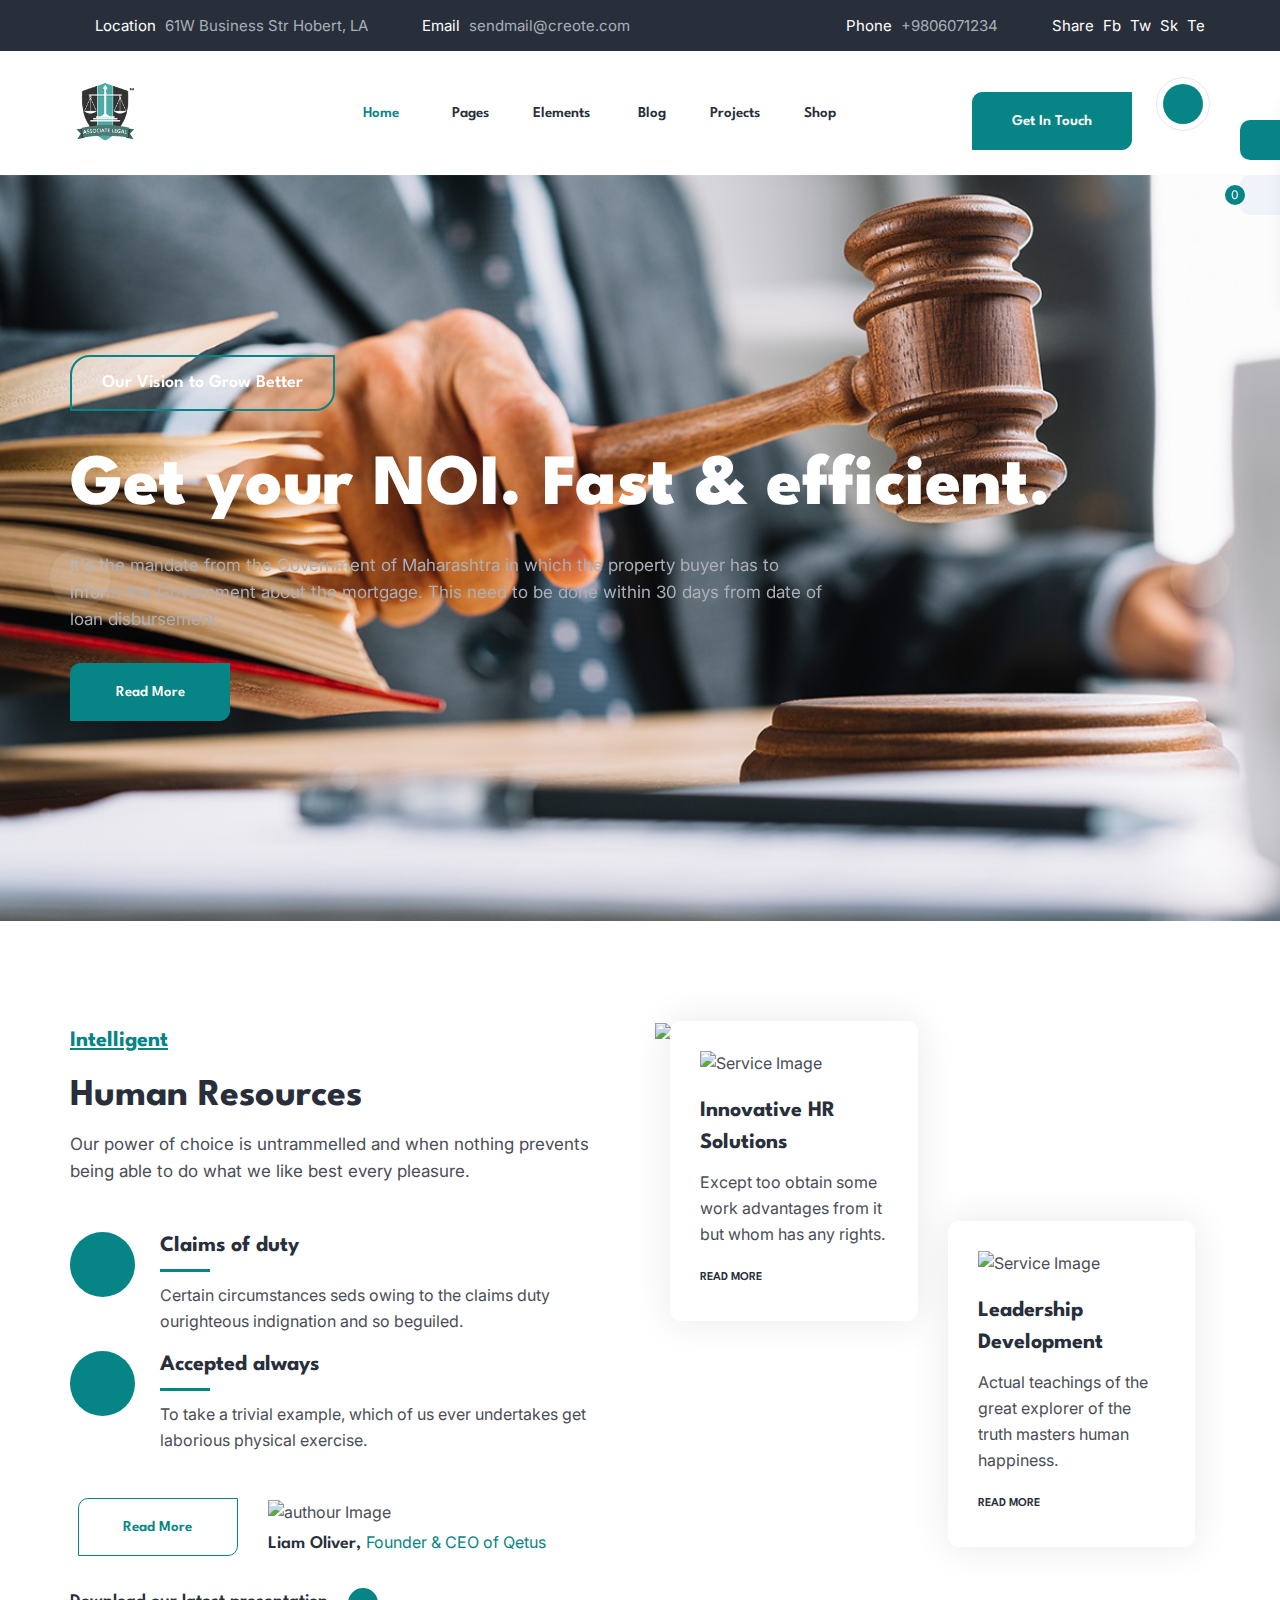
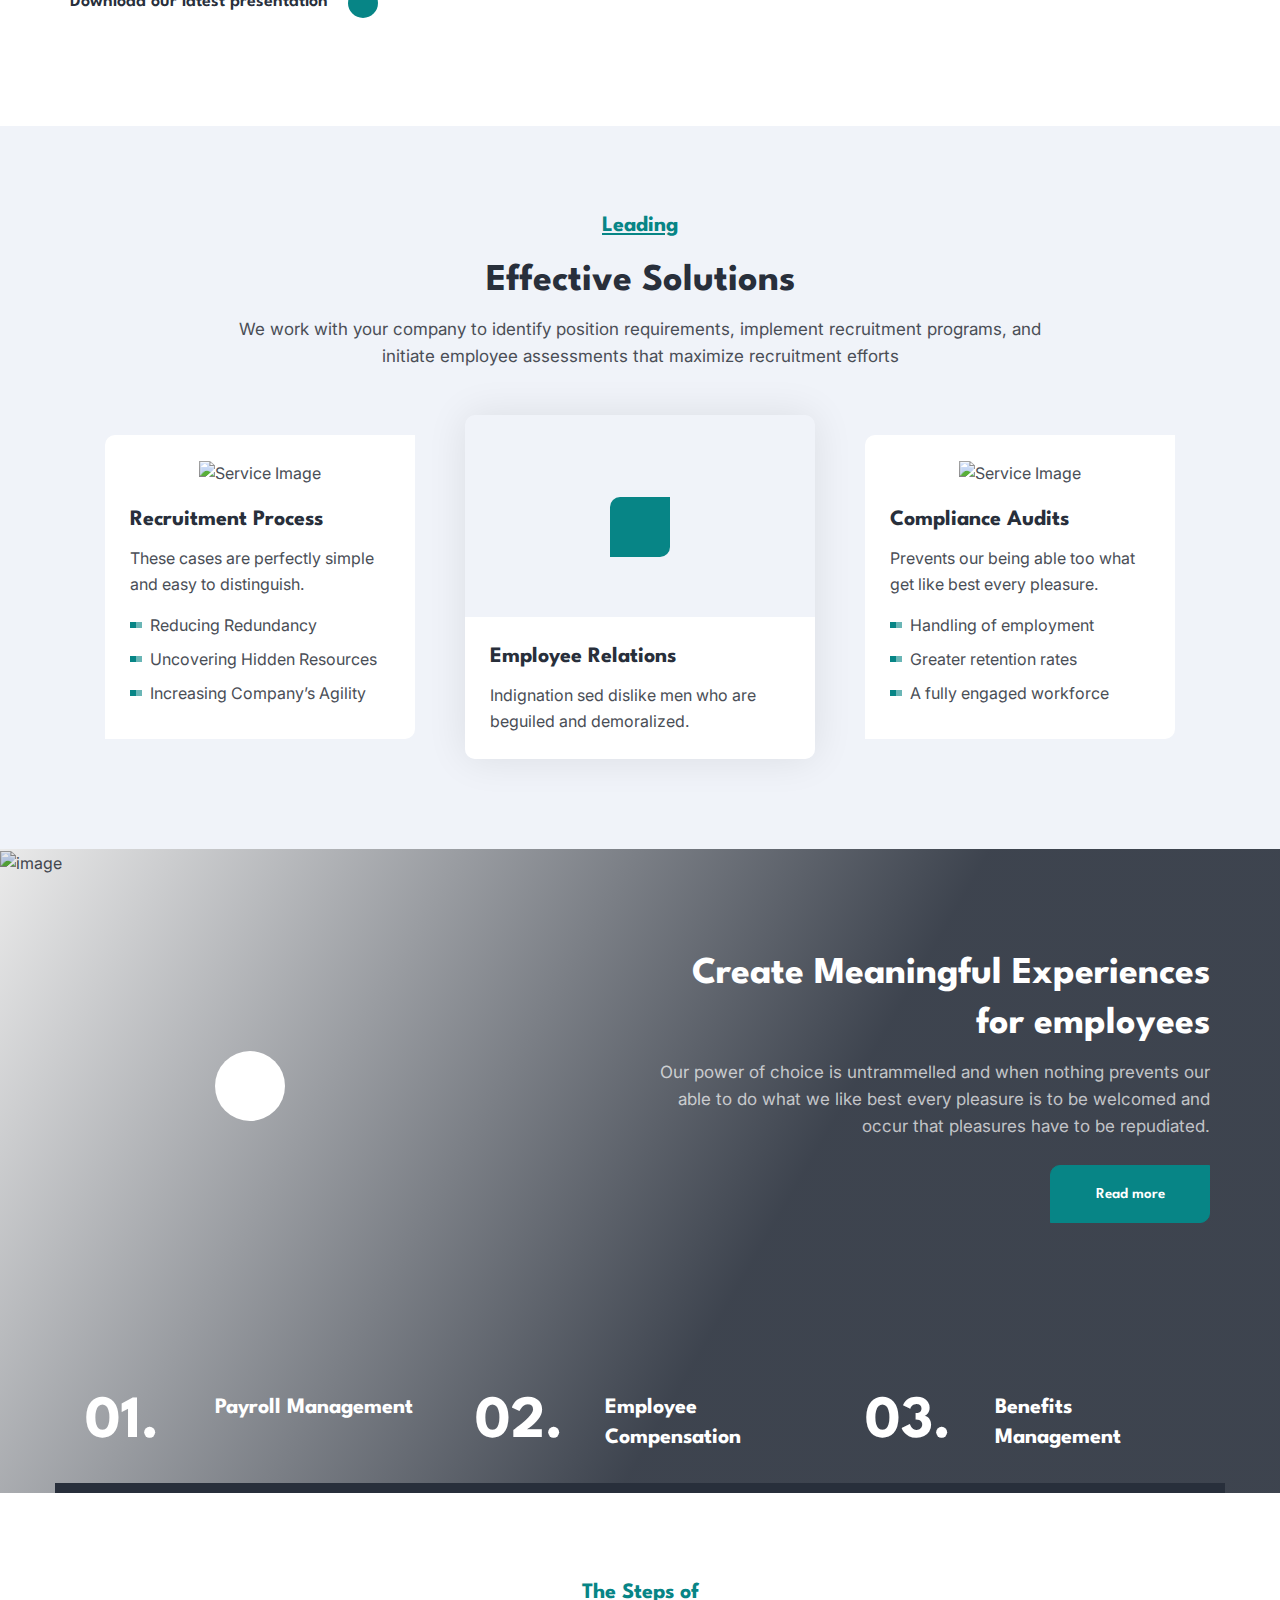
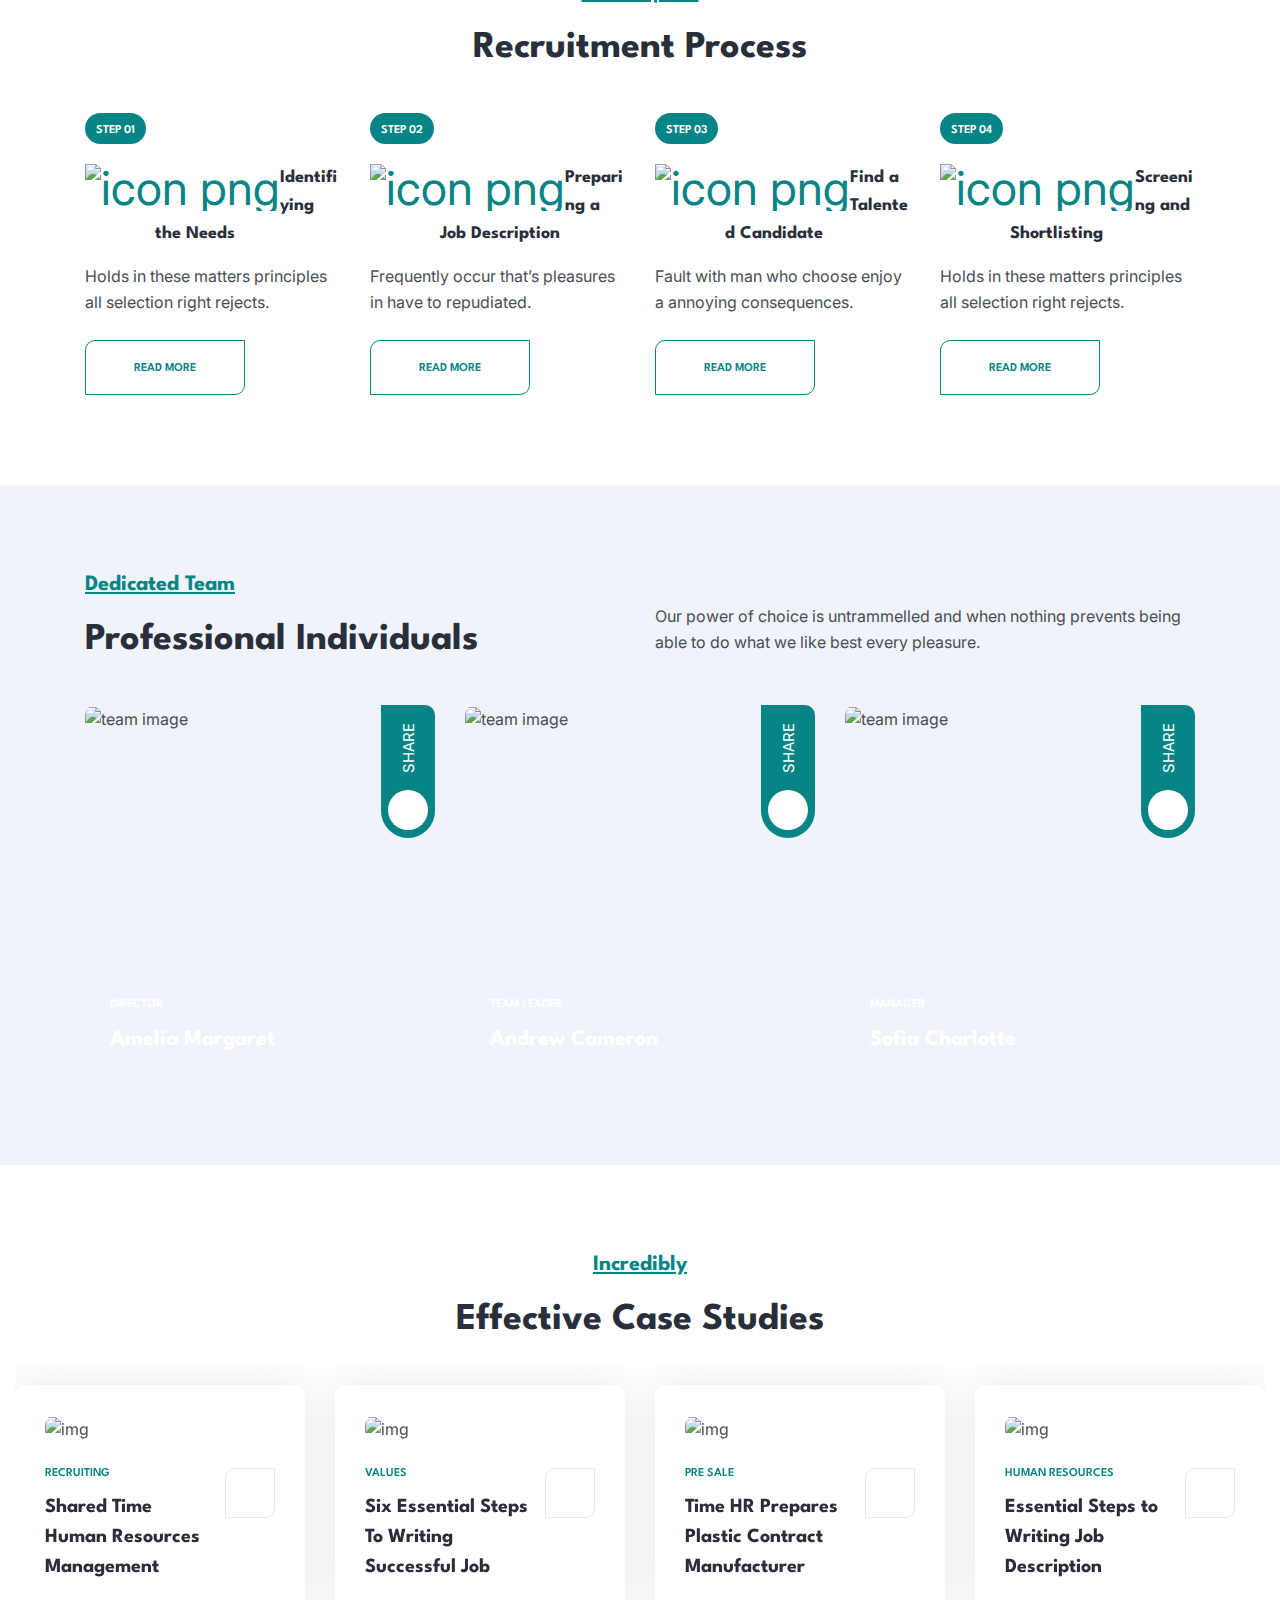
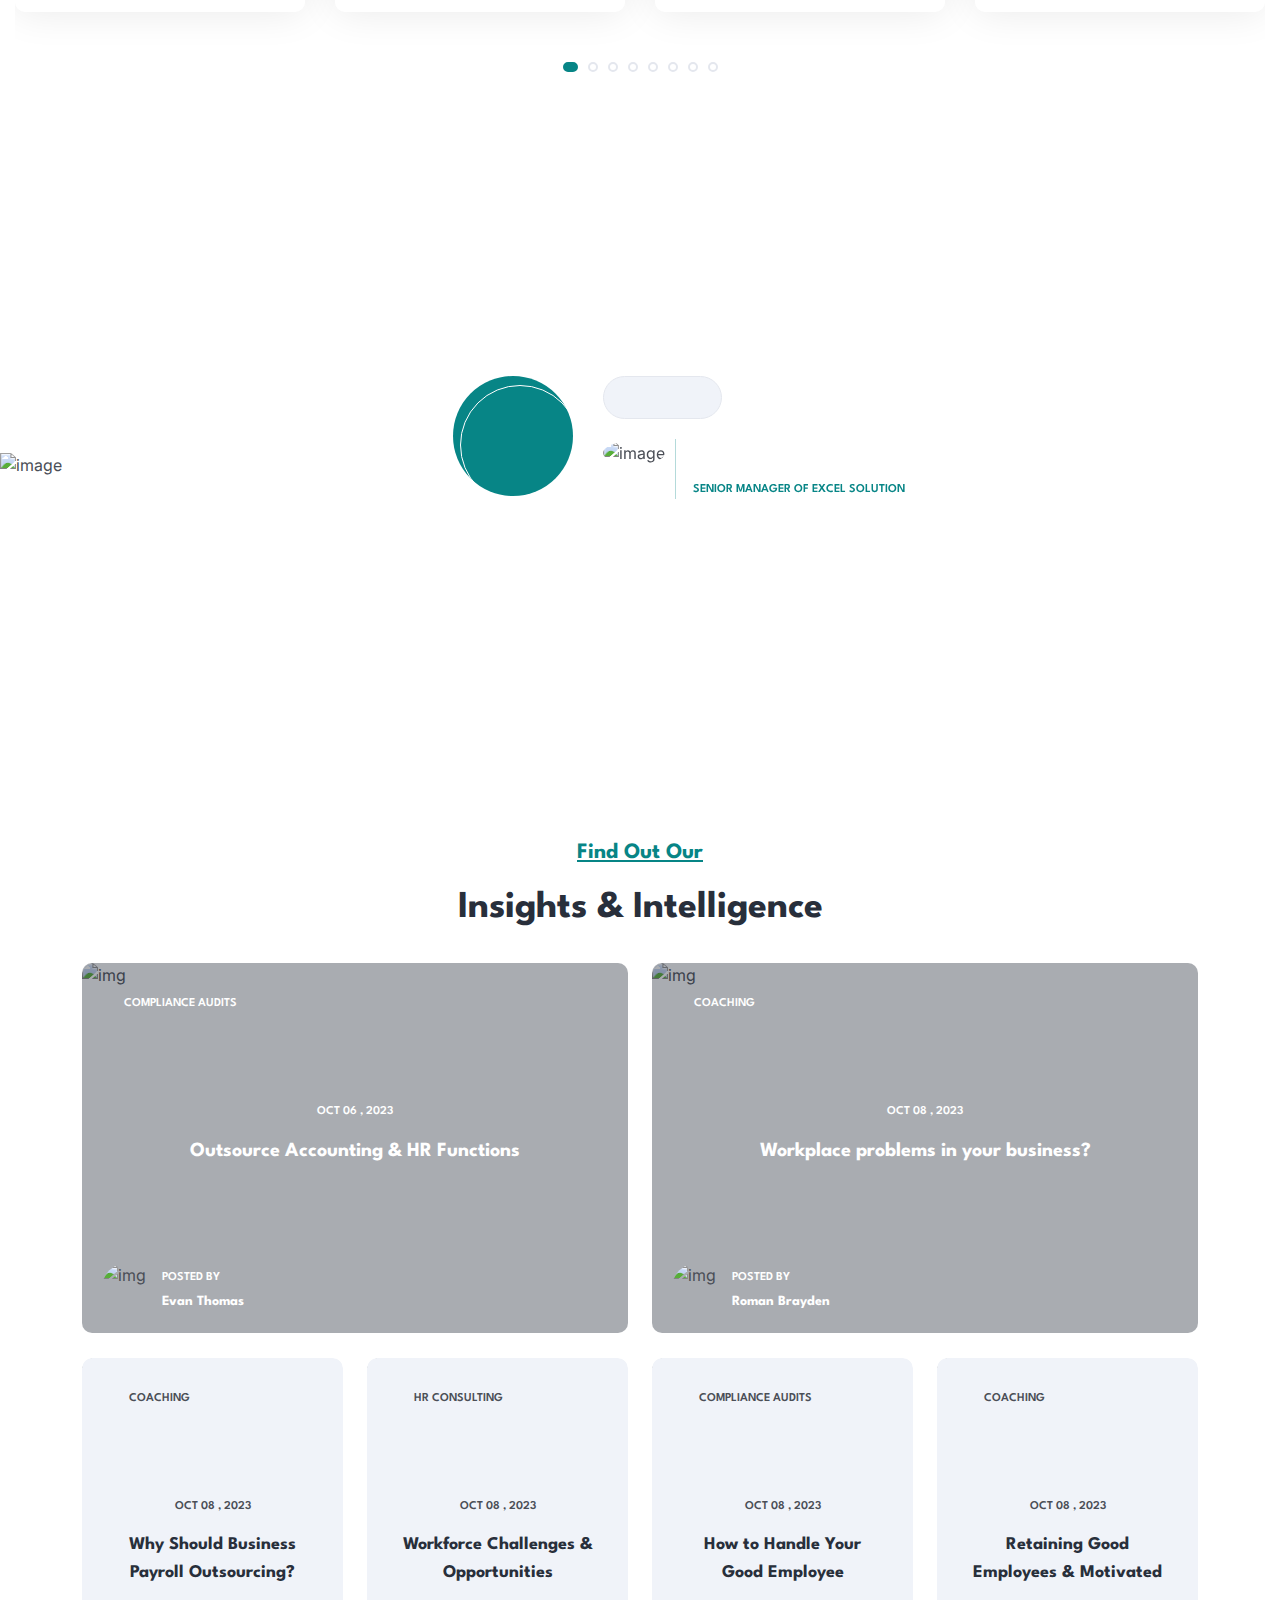
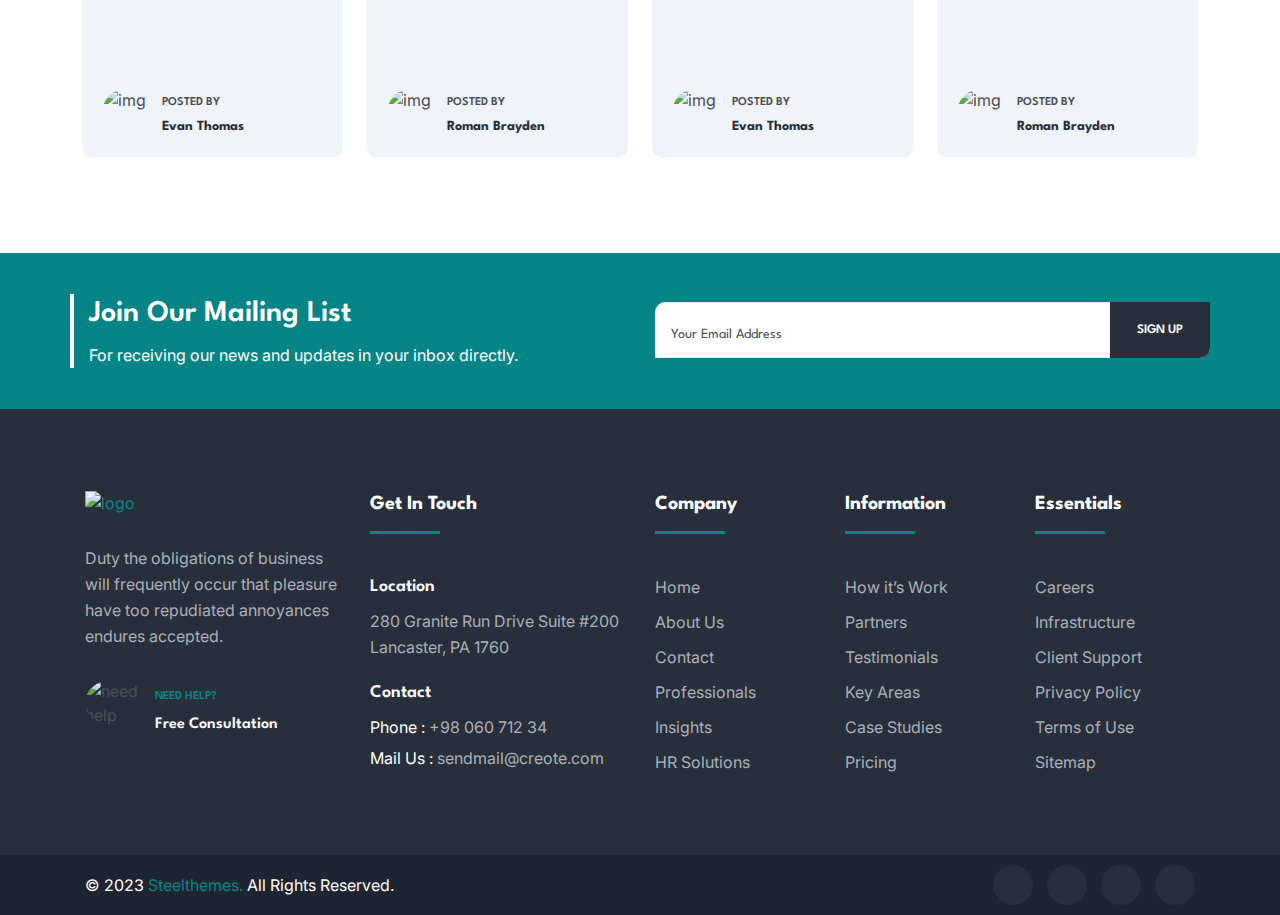
==== index.html @ 7c7f70b2 "first commit" ====
<!DOCTYPE html>
<html lang="en-US">
<head>
   <meta charset="utf-8">
   <meta http-equiv="X-UA-Compatible" content="IE=edge">
   <meta name="viewport" content="width=device-width, initial-scale=1.0, maximum-scale=1.0, user-scalable=0">
   <title>Associate Legal</title>
   <!-- Fav Icon -->
   <link rel="icon" href="assets/images/logo.webp" type="image/x-icon">
   <!-- Fav Icon -->
   <!-- Google Fonts -->
   <link rel='stylesheet'
      href='https://fonts.googleapis.com/css?family=Spartan%3A400%2C500%2C600%2C700%2C800%2C900%7CInter%3A300%2C400%2C500%2C600%2C700%2C800%2C900&subset=latin%2Clatin-ext'
      type='text/css' media='all' />
   <!-- Google Fonts -->
   <!-- Style -->
   <link rel='stylesheet' href='assets/css/bootstrap.min.css' type='text/css' media='all' />
   <link rel='stylesheet' href='assets/css/owl.css' type='text/css' media='all' />
   <link rel='stylesheet' href='assets/css/swiper.min.css' type='text/css' media='all' />
   <link rel='stylesheet' href='assets/css/jquery.fancybox.min.css' type='text/css' media='all' />
   <link rel='stylesheet' href='assets/css/icomoon.css' type='text/css' media='all' />
   <link rel='stylesheet' href='assets/css/flexslider.css' type='text/css' media='all' />
   <link rel='stylesheet' href='assets/css/font-awesome.min.css' type='text/css' media='all' />
   <link rel='stylesheet' href='assets/css/style.css' type='text/css' media='all' />
   <link rel='stylesheet' href='assets/css/scss/elements/theme-css.css' type='text/css' media='all' />
   <link rel='stylesheet' id="creote-color-switcher-css" href='assets/css/scss/elements/color-switcher/color.css' type='text/css' media='all' />
   <!-- Style-->
   <!----woocommerce---->
   <link rel='stylesheet' href='assets/css/woocommerce-layout.css' type='text/css' media='all' />
   <link rel='stylesheet' href='assets/css/woocommerce.css' type='text/css' media='all' />
   <!----woocommerce---->
</head>
<body class="theme-creote">
   <div id="page" class="page_wapper hfeed site">
      <div class="style-switcher">
         <a href="#" id="switcher-toggler"><i class="fa fa-cog"></i></a>
         <h3>Color Skins</h3>
         <ul id="colorschemeOptions" title="Switch Color" data-css-path="assets/css/scss/elements/color-switcher/">
            <li>
               <a href="#" data-theme="color" style="background-color: #078586;"> </a>
            </li>
            <li>
               <a href="#" data-theme="color1" style="background-color: #e5102a;"> </a>
            </li>
            <li>
               <a href="#" data-theme="color2" style="background-color: #3ead3c;"> </a>
            </li>
            <li>
               <a href="#" data-theme="color3" style="background-color: #fed000;"> </a>
            </li>
            <li>
               <a href="#" data-theme="color4" style="background-color: #ff5538;"> </a>
            </li>
            <li>
               <a href="#" data-theme="color5" style="background-color: #246af4;"> </a>
            </li>
         </ul>
      </div>
      <!---============== wrapper_full =================-->
      <div id="wrapper_full" class="content_all_warpper">
         <!----mini cart----->
         <div class="mini_cart_togglers fixed_cart">
            <div class="mini-cart-count">
               0
            </div>
            <i class="icon-shopping-cart"></i>
         </div>
         <!----mini cart----->
         <!----preloader----->
         <div class="preloader-wrap">
            <div class="preloader" style="background-image:url(assets/images/preloader.gif)">
            </div>
            <div class="overlay"></div>
         </div>
         <!----preloader----->
         <!----header----->
         <div class="header_area" id="header_contents">
            <div class="top_bar style_one">
               <div class="auto-container">
                  <div class="row align-items-center">
                     <div class="col-lg-12">
                        <div class="top_inner">
                           <div class="left_side common_css">
                              <div class="contntent address">
                                 <i class="icon-placeholder"></i>
                                 <div class="text">
                                    <small>Location</small>
                                    <span>61W Business Str Hobert, LA </span>
                                 </div>
                              </div>
                              <div class="contntent email">
                                 <i class="icon-email"></i>
                                 <div class="text">
                                    <small>Email</small>
                                    <a href="mailto:sendmail@creote.com">sendmail@creote.com</a>
                                 </div>
                              </div>
                           </div>
                           <div class="right_side common_css">
                              <div class="contntent phone">
                                 <i class="icon-phone-call"></i>
                                 <div class="text">
                                    <small>Phone</small>
                                    <a href="tel:+9806071234">+9806071234</a>
                                 </div>
                              </div>
                              <div class="contntent media">
                                 <i class="icon-share"></i>
                                 <div class="text">
                                    <small>Share</small>
                                    <a href="#" target=_blank rel=nofollow>
                                       <small>Fb</small>
                                    </a>
                                    <a href="#" target=_blank rel=nofollow>
                                       <small>Tw</small>
                                    </a>
                                    <a href="#" target=_blank rel=nofollow>
                                       <small>Sk</small>
                                    </a>
                                    <a href="#" target=_blank rel=nofollow>
                                       <small>Te</small>
                                    </a>
                                 </div>
                              </div>
                           </div>
                        </div>
                     </div>
                  </div>
               </div>
            </div>
            <header class="header header_default style_one get_sticky_header">
               <div class="auto-container">
                  <div class="row align-items-center">
                     <div class="col-lg-2 col-md-9 col-sm-9 col-xs-9 logo_column">
                        <div class="header_logo_box">
                           <a href="index.html" class="logo navbar-brand">
                              <img src="assets/images/logo.webp" alt="Creote Elementor" class="logo_default">
                              <img src="assets/images/logo.webp" alt="Creote Elementor" class="logo__sticky">
                           </a>
                        </div>
                     </div>
                     <div class="col-lg-10 col-md-3 col-sm-3 col-xs-3 menu_column">
                        <div class="navbar_togglers hamburger_menu">
                           <span class="line"></span>
                           <span class="line"></span>
                           <span class="line"></span>
                        </div>
                        <div class="header_content_collapse">
                           <div class="header_menu_box">
                              <div class="navigation_menu">
                                 <ul id="myNavbar" class="navbar_nav">
                                    <li
                                       class="menu-item  menu-item-has-children dropdown dropdown_full position-static mega_menu nav-item">
                                       <a href="index.html" class="dropdown-toggle nav-link">
                                          <span>Home</span>
                                       </a>
                                       <ul class="dropdown-menu width_60_percentage">
                                          <li>
                                             <div class="row">
                                                <div class="col-lg-3 m_column">
                                                   <div class="list_item_box style_one">
                                                      <ul>
                                                         <li>
                                                            <small class="d-flex align-items-center">
                                                               <i class="icon-home only_icon"></i>
                                                               <a class="nav_link" href="index.html">Home Page - 01</a>
                                                            </small>
                                                         </li>
                                                         <li>
                                                            <small class="d-flex align-items-center">
                                                               <i class="icon-home only_icon"></i>
                                                               <a class="nav_link" href="home-2.html">Home Page - 02</a>
                                                            </small>
                                                         </li>
                                                         <li>
                                                            <small class="d-flex align-items-center">
                                                               <i class="icon-home only_icon"></i>
                                                               <a class="nav_link" href="home-3.html">Home Page - 03</a>
                                                            </small>
                                                         </li>
                                                         <li>
                                                            <small class="d-flex align-items-center">
                                                               <i class="icon-home only_icon"></i>
                                                               <a class="nav_link" href="home-4.html">Home Page - 04</a>
                                                            </small>
                                                         </li>

                                                      </ul>
                                                   </div>
                                                </div>
                                                <div class="col-lg-3 m_column">
                                                   <div class="list_item_box style_one">
                                                      <ul>
                                                         <li>
                                                            <small class="d-flex align-items-center">
                                                               <i class="icon-home only_icon"></i>
                                                               <a class="nav_link" href="home-5.html">Home Page - 05</a>
                                                            </small>
                                                         </li>
                                                         <li>
                                                            <small class="d-flex align-items-center">
                                                               <i class="icon-home only_icon"></i>
                                                               <a class="nav_link" href="home-6.html">Home Page - 06</a>
                                                            </small>
                                                         </li>
                                                         <li>
                                                            <small class="d-flex align-items-center">
                                                               <i class="icon-home only_icon"></i>
                                                               <a class="nav_link" href="home-7.html">Home Page - 07</a>
                                                            </small>
                                                         </li>
                                                         <li>
                                                            <small class="d-flex align-items-center">
                                                               <i class="icon-home only_icon"></i>
                                                               <a class="nav_link" href="home-8.html">Home Page - 08</a>
                                                            </small>
                                                         </li>
                                                      </ul>
                                                   </div>
                                                </div>
                                                <div class="col-lg-3 m_column">
                                                   <div class="list_item_box style_one">
                                                      <ul>

                                                         <li>
                                                            <small class="d-flex align-items-center">
                                                               <i class="icon-home only_icon"></i>
                                                               <a class="nav_link" href="home-9.html">Home Page - 09</a>
                                                            </small>
                                                         </li>
                                                         <li>
                                                            <small class="d-flex align-items-center">
                                                               <i class="icon-home only_icon"></i>
                                                               <a class="nav_link" href="home-10.html">Home Page -
                                                                  10</a>
                                                            </small>
                                                         </li>
                                                         <li>
                                                            <small class="d-flex align-items-center">
                                                               <i class="icon-home only_icon"></i>
                                                               <a class="nav_link" href="home-11.html">Home Page -
                                                                  11</a>
                                                            </small>
                                                         </li>
                                                         <li>
                                                            <small class="d-flex align-items-center">
                                                               <i class="icon-home only_icon"></i>
                                                               <a class="nav_link" href="home-12.html">Home Page -
                                                                  12</a>
                                                            </small>
                                                         </li>
                                                      </ul>
                                                   </div>
                                                </div>
                                                <div class="col-lg-3 m_column">
                                                   <div class="list_item_box style_one">
                                                      <ul>
                                                         <li>
                                                            <small class="d-flex align-items-center">
                                                               <i class="icon-home only_icon"></i>
                                                               <a class="nav_link" href="home-13.html">Home Page -
                                                                  13</a>
                                                            </small>
                                                         </li>
                                                         <li>
                                                            <small class="d-flex align-items-center">
                                                               <i class="icon-home only_icon"></i>
                                                               <a class="nav_link" href="home-14.html">Home Page -
                                                                  14</a>
                                                            </small>
                                                         </li>
                                                         <li>
                                                            <small class="d-flex align-items-center">
                                                               <i class="icon-home only_icon"></i>
                                                               <a class="nav_link" href="home-15.html">Home Page -
                                                                  15</a>
                                                            </small>
                                                         </li>
                                                         <li>
                                                            <small class="d-flex align-items-center">
                                                               <i class="icon-home only_icon"></i>
                                                               <a class="nav_link" href="home-16.html">Home Page -
                                                                  16</a>
                                                            </small>
                                                         </li>

                                                      </ul>
                                                   </div>
                                                </div>
                                             </div>
                                          </li>
                                       </ul>
                                    </li>
                                    <li class="menu-item menu-item-has-children dropdown nav-item">
                                       <a href="#" class="dropdown-toggle nav-link">
                                          <span>Pages</span>
                                       </a>
                                       <ul class="dropdown-menu">
                                          <li class="menu-item  nav-item">
                                             <a href="about-us.html" class="dropdown-item nav-link">
                                                <span>About Us</span>
                                             </a>
                                          </li>
                                          <li class="menu-item menu-item-has-children dropdown nav-item">
                                             <a href="service-default.html"
                                                class="dropdown-item nav-link"><span>Service</span></a>
                                             <ul class="dropdown-menu">
                                                <li class="menu-item  nav-item">
                                                   <a href="service-classic.html" class="dropdown-item nav-link">
                                                      <span>Service Classic</span>
                                                   </a>
                                                </li>
                                                <li class="menu-item  nav-item">
                                                   <a href="service-default.html" class="dropdown-item nav-link">
                                                      <span>Service Default</span>
                                                   </a>
                                                </li>
                                                <li class="menu-item nav-item">
                                                   <a href="service-details.html" class="dropdown-item nav-link">
                                                      <span>Service Details</span>
                                                   </a>
                                                </li>
                                             </ul>
                                          </li>
                                          <li class="menu-item  nav-item">
                                             <a href="pricing-packages.html" class="dropdown-item nav-link">
                                                <span>Pricing Packages</span>
                                             </a>
                                          </li>
                                          <li class="menu-item  nav-item">
                                             <a href="our-team.html" class="dropdown-item nav-link">
                                                <span>Our Team</span>
                                             </a>
                                          </li>
                                          <li class="menu-item  nav-item">
                                             <a href="faqs.html" class="dropdown-item nav-link">
                                                <span>Faq’s</span>
                                             </a>
                                          </li>
                                          <li class="menu-item  nav-item">
                                             <a href="contact.html" class="dropdown-item nav-link">
                                                <span>Contact</span>
                                             </a>
                                          </li>
                                          <li class="menu-item  nav-item">
                                             <a href="coming-soon.html" class="dropdown-item nav-link">
                                                <span>Coming Soon</span>
                                             </a>
                                          </li>
                                       </ul>
                                    </li>
                                    <li
                                       class="menu-item menu-item-has-children dropdown dropdown_full position-static mega_menu nav-item">
                                       <a href="#" class="dropdown-toggle nav-link"><span>Elements</span></a>
                                       <ul class="dropdown-menu width_60_percentage">
                                          <li>
                                             <div class="row">
                                                <div class="col-lg-2 m_column">
                                                   <h5>Content 01</h5>
                                                   <div class="list_item_box style_one">
                                                      <ul>
                                                         <li><a href="elements/testimonial.html">Testimonial</a></li>
                                                         <li><a href="elements/call-to-action.html">Contact List</a>
                                                         </li>
                                                         <li><a href="elements/video-button.html">Video Button</a></li>
                                                         <li><a href="elements/newsteller.html">Newsteller</a></li>
                                                         <li><a href="elements/blog-posts.html">Blog Posts</a></li>
                                                         <li><a href="elements/team.html">Team</a></li>
                                                      </ul>
                                                   </div>
                                                </div>
                                                <div class="col-lg-2 m_column">
                                                   <h5>Content 02</h5>
                                                   <div class="list_item_box style_one">
                                                      <ul>
                                                         <li><a href="elements/process.html">Process</a></li>
                                                         <li><a href="elements/project-carousel.html">Project
                                                               Carousel</a></li>
                                                         <li><a href="elements/project-filter.html">Project Filter</a>
                                                         </li>
                                                         <li><a href="elements/progress-bar.html">Progress Bar</a></li>
                                                         <li><a href="elements/content-box.html">Content Box</a></li>
                                                         <li><a href="elements/faqs-elements.html">Faq’s</a></li>
                                                      </ul>
                                                   </div>
                                                </div>
                                                <div class="col-lg-2 m_column">
                                                   <h5>Presentational</h5>
                                                   <div class="list_item_box style_one">
                                                      <ul>
                                                         <li><a href="elements/button.html">Button</a></li>
                                                         <li><a href="elements/list-items.html">List Items</a></li>
                                                         <li><a href="elements/contact-form.html">Contact Form</a></li>
                                                         <li><a href="elements/service-post.html">Service Post</a></li>
                                                         <li><a href="elements/sliders.html">Sliders</a></li>
                                                         <li><a href="elements/tabs.html">Tabs</a></li>
                                                      </ul>
                                                   </div>
                                                </div>
                                                <div class="col-lg-2 m_column">
                                                   <h5>Typography</h5>
                                                   <div class="list_item_box style_one">
                                                      <ul>
                                                         <li><a href="elements/call-to-action.html">Call to Action</a>
                                                         </li>
                                                         <li><a href="elements/extra-content.html">Extra Content</a>
                                                         </li>
                                                         <li><a href="elements/simple-image.html">Simple Image</a></li>
                                                         <li><a href="elements/client-image.html">Client Image</a></li>
                                                         <li><a href="elements/price-plan.html">Price Plan</a></li>
                                                         <li><a href="elements/title.html">Title</a></li>
                                                      </ul>
                                                   </div>
                                                </div>
                                                <div class="col-lg-2 m_column">
                                                   <h5>Basic</h5>
                                                   <div class="list_item_box style_one">
                                                      <ul>
                                                         <li><a href="elements/service-box.html">Service Box</a></li>
                                                         <li><a href="elements/count-down.html">Count Down</a></li>
                                                         <li><a href="elements/timeline.html">Time Line</a></li>
                                                         <li><a href="elements/contact-box.html">Contact Box</a></li>
                                                      </ul>
                                                   </div>
                                                </div>
                                                <div class="col-lg-2 m_column">
                                                   <h5>Infographic</h5>
                                                   <div class="list_item_box style_one">
                                                      <ul>
                                                         <li><a href="elements/image-box.html">Image Box</a></li>
                                                         <li><a href="elements/icon-box.html">Icon Box</a></li>
                                                         <li><a href="elements/fun-facts.html">Fun Facts</a></li>
                                                         <li><a href="elements/quotes.html">Quotes</a></li>
                                                      </ul>
                                                   </div>
                                                </div>
                                             </div>
                                          </li>
                                       </ul>
                                    </li>
                                    <li class="menu-item menu-item-has-children dropdown nav-item">
                                       <a href="blog.html" class="dropdown-toggle nav-link">
                                          <span>Blog</span>
                                       </a>
                                       <ul class="dropdown-menu">
                                          <li class="menu-item nav-item">
                                             <a href="blog.html" class="dropdown-item nav-link">
                                                <span>Blog Classic</span>
                                             </a>
                                          </li>
                                          <li class="menu-item  nav-item">
                                             <a href="blog-modern.html" class="dropdown-item nav-link">
                                                <span>Blog Modern</span>
                                             </a>
                                          </li>
                                          <li class="menu-item  nav-item">
                                             <a href="blog-simple.html" class="dropdown-item nav-link">
                                                <span>Blog Simple</span>
                                             </a>
                                          </li>
                                          <li class="menu-item  nav-item">
                                             <a href="blog-list-view.html" class="dropdown-item nav-link">
                                                <span>Blog List View</span>
                                             </a>
                                          </li>
                                          <li class="menu-item  nav-item">
                                             <a href="blog-metro-fullwidth.html" class="dropdown-item nav-link">
                                                <span>Metro Fullwidth</span>
                                             </a>
                                          </li>
                                          <li class="menu-item nav-item">
                                             <a href="blog-single.html" class="dropdown-item nav-link">
                                                <span>Single Post</span>
                                             </a>
                                          </li>
                                       </ul>
                                    </li>
                                    <li class="menu-item menu-item-has-children dropdown nav-item">
                                       <a href="project-1-column-grid.html" class="dropdown-toggle nav-link">
                                          <span>Projects</span>
                                       </a>
                                       <ul class="dropdown-menu">
                                          <li class="menu-item  nav-item">
                                             <a href="project-1-column-grid.html" class="dropdown-item nav-link">
                                                <span>1 Column Grid</span>
                                             </a>
                                          </li>
                                          <li class="menu-item  nav-item">
                                             <a href="project-1-column-with-sidebar.html"
                                                class="dropdown-item nav-link">
                                                <span>1 Column With Sidebar</span>
                                             </a>
                                          </li>
                                          <li class="menu-item  nav-item">
                                             <a href="project-2-column-grid.html" class="dropdown-item nav-link">
                                                <span>2 Columns Grid</span>
                                             </a>
                                          </li>
                                          <li class="menu-item  nav-item">
                                             <a href="project-3-column-grid.html" class="dropdown-item nav-link">
                                                <span>3 Columns Grid</span>
                                             </a>
                                          </li>
                                          <li class="menu-item  nav-item">
                                             <a href="project-3-column-overlay.html" class="dropdown-item nav-link">
                                                <span>3 Columns Overlay</span>
                                             </a>
                                          </li>
                                          <li class="menu-item nav-item">
                                             <a href="project-details.html" class="dropdown-item nav-link">
                                                <span>Project Details</span>
                                             </a>
                                          </li>
                                       </ul>
                                    </li>
                                    <li class="menu-item  menu-item-has-children dropdown nav-item">
                                       <a href="shop.html" class="dropdown-toggle nav-link">
                                          <span>Shop</span>
                                       </a>
                                       <ul class="dropdown-menu">
                                          <li class="menu-item  nav-item">
                                             <a href="shop.html" class="dropdown-item nav-link">
                                                <span>Products</span>
                                             </a>
                                          </li>
                                          <li class="menu-item nav-item">
                                             <a href="shop-details.html" class="dropdown-item nav-link">
                                                <span>Product Details</span>
                                             </a>
                                          </li>
                                          <li class="menu-item nav-item">
                                             <a href="shop-with-sidebar.html" class="dropdown-item nav-link">
                                                <span>Product With Sidebar</span>
                                             </a>
                                          </li>
                                          <li class="menu-item  nav-item">
                                             <a href="my-account.html" class="dropdown-item nav-link">
                                                <span>My account</span>
                                             </a>
                                          </li>
                                          <li class="menu-item  nav-item">
                                             <a href="checkout.html" class="dropdown-item nav-link">
                                                <span>Checkout</span>
                                             </a>
                                          </li>
                                          <li class="menu-item  nav-item">
                                             <a href="cart.html" class="dropdown-item nav-link">
                                                <span>Cart</span>
                                             </a>
                                          </li>
                                       </ul>
                                    </li>
                                 </ul>
                              </div>
                           </div>
                           <div class="header_right_content">
                              <ul>
                                 <li>
                                    <button type="button" class="search-toggler"><i class="icon-search"></i></button>
                                 </li>
                                 <li class="header-button">
                                    <a href="#" target="_blank" rel="" class="theme-btn one"> Get In Touch </a>
                                 </li>
                                 <li>
                                    <button type="button" class="contact-toggler"><i class="icon-bar"></i></button>
                                 </li>
                              </ul>
                           </div>
                        </div>
                     </div>
                  </div>
               </div>
            </header>
         </div>
         <!----header end----->
         <!--===============PAGE CONTENT==============-->
         <!--===============PAGE CONTENT==============-->
         <div id="content" class="site-content">
            <!---slider-->
            <section class="slider style_four nav_position_one">
               <div class="owl-carousel owl_nav_block owl_dots_none theme_carousel owl-theme"
                  data-options='{"loop": true, "margin": 0, "autoheight":true, "lazyload":true, "nav": true, "dots": true, "autoplay": true, "autoplayTimeout": 7000, "smartSpeed": 1800, "responsive":{ "0" :{ "items": "1" }, "768" :{ "items" : "1" } , "1000":{ "items" : "1" }}}'>

                  <div class="slide-item-content">
                     <div class="slide-item content_left">
                        <div class="image-layer" style="background-image:url(assets/images/hero-bg.jpg)">
                        </div>
                        <div class="auto-container">
                           <div class="row">
                              <div class="col-md-12 col-lg-12 col-sm-12 col-xs-12">
                                 <div class="slider_content pd_top_180 pd_bottom_200">
                                    <h6 class="animate_up d-inline-block"> Our Vision to Grow Better </h6>
                                    <h1 class="animate_left"> Get your NOI. Fast & efficient.
                                    </h1>
                                    <p class="description animate_right"> It's the mandate from the Government of Maharashtra in which the property buyer has to <br> inform the Government about the mortgage. This need to be done within 30 days from date of<br>loan disbursement.</p>
                                    <div class="button_all animate_down">
                                       <a href="#" target="_blank" rel="nofollow" class="theme-btn one  animated">Read
                                          More</a>
                                    </div>
                                 </div>
                              </div>
                           </div>
                        </div>
                     </div>
                  </div>
                  <div class="slide-item-content">
                     <div class="slide-item content_center">
                        <div class="image-layer" style="background-image:url(assets/images/hero-bg.jpg)">
                        </div>
                        <div class="auto-container">
                           <div class="row">
                              <div class="col-md-12 col-lg-12 col-sm-12 col-xs-12">
                                 <div class="slider_content pd_top_180 pd_bottom_200">
                                    <h6 class="animate_up d-inline-block"> Hire the Best </h6>
                                    <h1 class="animate_left"> Get your NOI. Fast & efficient.
                                    </h1>
                                    <p class="description animate_right"> A MOD is an undertaking given by home loan borrowers stating they have deposited the title <br> documents with lenders. </p>
                                    <div class="button_all animate_down">
                                       <a href="#" target="_blank" rel="nofollow" class="theme-btn one  animated">Read
                                          More</a>
                                    </div>
                                 </div>
                              </div>
                           </div>
                        </div>
                     </div>
                  </div>
                  <!-- <div class="slide-item-content">
                     <div class="slide-item content_right">
                        <div class="image-layer" style="background-image:url(images/hero-bg.jpg)">
                        </div>
                        <div class="auto-container">
                           <div class="row">
                              <div class="col-md-12 col-lg-12 col-sm-12 col-xs-12">
                                 <div class="slider_content pd_top_180 pd_bottom_200">
                                    <h6 class="animate_up d-inline-block"> Our Vision to Grow Better </h6>
                                    <h1 class="animate_left"> Get your NOI. Fast & efficient.
                                    </h1>
                                    <p class="description animate_right"> These cases are perfectly simple and easy
                                       to distinguish. In a free <br> hour, when our power of choice is untrammelled.
                                    </p>
                                    <a href="#" target=_blank rel=nofollow class="theme-btn one  animated _zoomIn"> Read
                                       More </a>
                                 </div>
                              </div>
                           </div>
                        </div>
                     </div> -->
                  </div>
               </div>
            </section>
            <!---slider-end--->
            <!---about us-->
            <section class="about_us_section" id="about">
               <!--===============spacing==============-->
               <div class="pd_top_100"></div>
               <!--===============spacing==============-->
               <div class="container pd_zero">
                  <div class="row">
                     <div class="col-xl-6 col-lg-12">
                        <div class="title_all_box style_one dark_color">
                           <div class="title_sections left">
                              <div class="before_title"> Intelligent </div>
                              <h2> Human Resources</h2>
                              <p> Our power of choice is untrammelled and when nothing prevents being able to do what we
                                 like best every pleasure.</p>
                           </div>
                        </div>
                        <!--===============spacing==============-->
                        <div class="pd_bottom_20"></div>
                        <!--===============spacing==============-->
                        <div class="process_box style_one dark_color">
                           <div class="process_box_outer">
                              <div class="icon">
                                 <span class=" icon-line-chart"></span>
                                 <div class="number"> 01 </div>
                              </div>
                              <div class="content_box">
                                 <h2>
                                    <a href="#" target="_blank" rel="nofollow">Claims of duty</a>
                                 </h2>
                                 <p> Certain circumstances seds owing to the claims duty ourighteous indignation and so
                                    beguiled.</p>
                              </div>
                           </div>
                        </div>
                        <div class="process_box style_one dark_color">
                           <div class="process_box_outer">
                              <div class="icon">
                                 <span class=" icon-line-chart"></span>
                                 <div class="number"> 02 </div>
                              </div>
                              <div class="content_box">
                                 <h2>
                                    <a href="#" target="_blank" rel="nofollow"> Accepted always </a>
                                 </h2>
                                 <p> To take a trivial example, which of us ever undertakes get laborious physical
                                    exercise. </p>
                              </div>
                           </div>
                        </div>
                        <!--===============spacing==============-->
                        <div class="pd_bottom_30"></div>
                        <!--===============spacing==============-->
                        <div class="signature_wrapper">
                           <div class="row gutter_15px">
                              <div class="col-lg-4 col-md-12">
                                 <div class="theme_btn_all color_one">
                                    <a href="#" target="_blank" rel="nofollow" class="theme-btn two">Read More</a>
                                 </div>
                              </div>
                              <div class="col-lg-8 col-md-12">
                                 <div class="extra_content authour_box dark_color">
                                    <div class="authour_box_content">
                                       <div class="image">
                                          <img src="assets/images/signature.png" class="img-fluid sign_image"
                                             alt="authour Image" />
                                       </div>
                                       <div class="text">
                                          <h6>Liam Oliver, <span>Founder &amp; CEO of Qetus</span>
                                          </h6>
                                       </div>
                                    </div>
                                 </div>
                              </div>
                           </div>
                        </div>
                        <!--===============spacing==============-->
                        <div class="pd_bottom_30"></div>
                        <!--===============spacing==============-->
                        <div class="extra_content download_docs dark_color">
                           <div class="download_box_content">
                              <a href="#" download>Download our latest presentation <i class="icon-download-symbol"></i>
                              </a>
                           </div>
                        </div>
                        <!--===============spacing==============-->
                        <div class="pd_bottom_30"></div>
                        <!--===============spacing==============-->
                     </div>
                     <div class="col-xl-6 col-lg-12">

                        <div class="service_wrapper">
                           <div class="move_image_absolute">
                              <img src="assets/images/about/about-1-1.png" class="class-fluid" alt="image" />
                           </div>
                           <div class="row">
                              <div class="col-lg-6 col-md-6">
                                 <div class="service_box style_one dark_color">
                                    <div class="service_content">
                                       <div class="image ">
                                          <img src="assets/images/service-illu-1.png" class="img-fluid"
                                             alt="Service Image" />
                                       </div>
                                       <div class="content_inner">
                                          <h2>
                                             <a href="#"> Innovative HR Solutions </a>
                                          </h2>
                                          <p> Except too obtain some work advantages from it but whom has any rights.
                                          </p>
                                          <a href="#" class="read_more"> Read more </a>
                                       </div>
                                    </div>
                                 </div>
                              </div>
                              <div class="col-lg-6 col-md-6">
                                 <!--===============spacing==============-->
                                 <div class="pd_top_100"></div>
                                 <div class="pd_top_100 d_md_none"></div>
                                 <!--===============spacing==============-->
                                 <div class="service_box style_one dark_color last">
                                    <div class="service_content">
                                       <div class="image ">
                                          <img src="assets/images/service-illu-1.png" class="img-fluid"
                                             alt="Service Image" />
                                       </div>
                                       <div class="content_inner">
                                          <h2>
                                             <a href="#"> Leadership Development </a>
                                          </h2>
                                          <p> Actual teachings of the great explorer of the truth masters human
                                             happiness.
                                          </p>
                                          <a href="#" class="read_more"> Read more </a>
                                       </div>
                                    </div>
                                 </div>
                              </div>
                           </div>
                        </div>
                     </div>
                  </div>
               </div>
               <!--===============spacing==============-->
               <div class="pd_bottom_80"></div>
               <!--===============spacing==============-->
            </section>
            <!---about us end-->
            <!---service--->
            <section class="service_section bg_light_1" id="service">
               <!--===============spacing==============-->
               <div class="pd_top_80"></div>
               <!--===============spacing==============-->
               <div class="container">
                  <div class="row">
                     <div class="title_all_box style_one text-center dark_color">
                        <div class="title_sections">
                           <div class="before_title">Leading</div>
                           <h2>Effective Solutions</h2>
                           <p>We work with your company to identify position requirements, implement recruitment
                              programs, and <br> initiate employee assessments that maximize recruitment efforts </p>
                        </div>
                     </div>
                     <!--===============spacing==============-->
                     <div class="pd_bottom_20"></div>
                     <!--===============spacing==============-->
                     <div class="col-xl-4 col-lg-6 col-md-12 col-sm-12 col-xs-12">
                        <div class="service_box style_two dark_color">
                           <div class="service_content_two ">
                              <div class="content_inner"
                                 style="background-image:url(assets/images/service/service-image-1.png);">
                                 <div class="content_inner_in">
                                    <div class="icon_image">
                                       <img src="assets/images/010-job-search.png" class="img-fluid"
                                          alt="Service Image" />
                                    </div>
                                    <h2>
                                       <a href="#">Recruitment Process</a>
                                    </h2>
                                    <p>These cases are perfectly simple and easy to distinguish.</p>
                                    <ul>
                                       <li>Reducing Redundancy</li>
                                       <li>Uncovering Hidden Resources</li>
                                       <li>Increasing Company’s Agility</li>
                                    </ul>
                                 </div>
                              </div>
                              <div class="ovarlay_link">
                                 <a href="#">
                                    <i class="icon-right-arrow"></i>
                                 </a>
                              </div>
                              <div class="overlay_content">
                                 <h2>
                                    <a href="#">Recruitment Process</a>
                                 </h2>
                                 <p>These cases are perfectly simple and easy to distinguish.</p>
                              </div>
                           </div>
                        </div>
                        <!--===============spacing==============-->
                        <div class="mr_bottom_20"></div>
                        <!--===============spacing==============-->
                     </div>
                     <div class="col-xl-4 col-lg-6 col-md-12 col-sm-12 col-xs-12">
                        <div class="service_box style_two dark_color">
                           <div class="service_content_two  active_ser">
                              <div class="content_inner"
                                 style="background-image:url(assets/images/service/service-image-2.png);">
                                 <div class="content_inner_in">
                                    <div class="icon_image">
                                       <img src="assets/images/service-ico-1.png" class="img-fluid"
                                          alt="Service Image" />
                                    </div>
                                    <h2>
                                       <a href="#">Employee Relations</a>
                                    </h2>
                                    <p>Indignation sed dislike men who are beguiled and demoralized.</p>
                                    <ul>
                                       <li>
                                          Improving Communication
                                       </li>
                                       <li>
                                          Employee issue resolution
                                       </li>
                                       <li>
                                          Proper Documentation Process
                                       </li>
                                    </ul>
                                 </div>
                              </div>
                              <div class="ovarlay_link">
                                 <a href="#">
                                    <i class="icon-right-arrow"></i>
                                 </a>
                              </div>
                              <div class="overlay_content">
                                 <h2>
                                    <a href="#">Employee Relations</a>
                                 </h2>
                                 <p>Indignation sed dislike men who are beguiled and demoralized.
                                 </p>
                              </div>
                           </div>
                        </div>
                        <!--===============spacing==============-->
                        <div class="mr_bottom_20"></div>
                        <!--===============spacing==============-->
                     </div>
                     <div class="col-xl-4 col-lg-6 col-md-12 col-sm-12 col-xs-12">
                        <div class="service_box style_two dark_color">
                           <div class="service_content_two ">
                              <div class="content_inner"
                                 style="background-image:url(assets/images/service/service-image-3.png);">
                                 <div class="content_inner_in">
                                    <div class="icon_image">
                                       <img src="assets/images/service-ico-2.png" class="img-fluid"
                                          alt="Service Image" />
                                    </div>
                                    <h2>
                                       <a href="#">Compliance Audits</a>
                                    </h2>
                                    <p>Prevents our being able too what get like best every pleasure.</p>
                                    <ul>
                                       <li>
                                          Handling of employment
                                       </li>
                                       <li>
                                          Greater retention rates
                                       </li>
                                       <li>
                                          A fully engaged workforce
                                       </li>
                                    </ul>
                                 </div>
                              </div>
                              <div class="ovarlay_link">
                                 <a href="#">
                                    <i class="icon-right-arrow"></i>
                                 </a>
                              </div>
                              <div class="overlay_content">
                                 <h2>
                                    <a href="#">Compliance Audits</a>
                                 </h2>
                                 <p>Prevents our being able too what get like best every pleasure.</p>
                              </div>
                           </div>
                        </div>
                        <!--===============spacing==============-->
                        <div class="mr_bottom_20"></div>
                        <!--===============spacing==============-->
                     </div>
                  </div>
               </div>
               <!--===============spacing==============-->
               <div class="pd_bottom_70"></div>
               <!--===============spacing==============-->
            </section>
            <!---service end-->
            <!---expertise--->
            <section class="expertise">
               <div class="area_of_expertise">
                  <div class="simpleParallax">
                     <img src="assets/images/areaof-ecp-1.jpg" class="cover-parallax" alt="image">
                  </div>
                  <div class="title_and_video">
                     <div class="auto-container">
                        <div class="row">
                           <div class="col-lg-4">
                              <div class="video_box text-center">
                                 <a href="https://www.youtube.com/embed/-VK0axfge4A" class="lightbox-image"><i
                                       class="icon-play"></i></a>
                              </div>
                           </div>
                           <div class="col-lg-2"></div>
                           <div class="col-lg-6">
                              <div class="title_all_box style_one text-end">
                                 <div class="title_sections">
                                    <h2>Create Meaningful Experiences for employees</h2>
                                    <p>Our power of choice is untrammelled and when nothing prevents our able to do what
                                       we like best every pleasure is to be welcomed and occur that pleasures have to be
                                       repudiated.</p>
                                 </div>
                                 <div class="theme_btn">
                                    <a href="service-default.html" class="theme-btn one">Read more</a>
                                 </div>
                              </div>
                           </div>
                        </div>
                     </div>
                  </div>
                  <div class="expertise">
                     <div class="auto-container">
                        <div class="row">
                           <div class="col-lg-4 col-md-6 col-sm-12 col-xs-12 expertise_box">
                              <div class="step_number">
                                 <h1>01.</h1>
                              </div>
                              <h2 class="title"><a href="#">Payroll Management</a>
                              </h2>
                           </div>
                           <div class="col-lg-4 col-md-6 col-sm-12 col-xs-12 expertise_box">
                              <div class="step_number">
                                 <h1>02.</h1>
                              </div>
                              <h2 class="title">
                                 <a href="#">Employee Compensation</a>
                              </h2>
                           </div>
                           <div class="col-lg-4 col-md-6 col-sm-12 col-xs-12 expertise_box">
                              <div class="step_number">
                                 <h1>03.</h1>
                              </div>
                              <h2 class="title">
                                 <a href="#">Benefits Management</a>
                              </h2>
                           </div>
                        </div>
                     </div>
                  </div>
               </div>
            </section>
            <!---expertise-end--->
            <!---process--->
            <section class="process" id="process">
               <!--===============spacing==============-->
               <div class="pd_top_80"></div>
               <!--===============spacing==============-->
               <div class="container">
                  <div class="row">
                     <div class="title_all_box style_one  text-center dark_color">
                        <div class="title_sections">
                           <div class="before_title">
                              The Steps of
                           </div>
                           <h2>Recruitment Process</h2>
                        </div>
                        <!--===============spacing==============-->
                        <div class="pd_bottom_30"></div>
                        <!--===============spacing==============-->
                     </div>

                     <div class="col-xl-3 col-lg-6 col-md-6 col-sm-12 col-xs-12">
                        <div class="process_box style_two dark_color">
                           <div class="process_box_outer_two">
                              <div class="number">
                                 Step 01
                              </div>
                              <div class="content_box clearfix">
                                 <div class="icon">
                                    <div class="img">
                                       <img src="assets/images/service-ico-3.png" class="img-fluid svg_image"
                                          alt="icon png" />
                                    </div>
                                 </div>
                                 <h2><a href="#" target="_blank" rel="nofollow"> Identifiying the Needs</a></h2>
                              </div>
                              <p>Holds in these matters principles all selection right rejects.</p>
                              <a href="#" target="_blank" rel="nofollow" class="theme-btn two">Read more</a>
                           </div>
                        </div>
                        <!--===============spacing==============-->
                        <div class="mr_bottom_30"></div>
                        <!--===============spacing==============-->
                     </div>
                     <div class="col-xl-3 col-lg-6 col-md-6 col-sm-12 col-xs-12">
                        <div class="process_box style_two dark_color">
                           <div class="process_box_outer_two">
                              <div class="number">
                                 Step 02
                              </div>
                              <div class="content_box clearfix">
                                 <div class="icon">
                                    <div class="img">
                                       <img src="assets/images/process-icon-im-1.png" class="img-fluid svg_image"
                                          alt="icon png" />
                                    </div>
                                 </div>
                                 <h2><a href="#" target="_blank" rel="nofollow"> Preparing a Job Description </a></h2>
                              </div>
                              <p> Frequently occur that’s pleasures in have to repudiated.</p>
                              <a href="#" target="_blank" rel="nofollow" class="theme-btn two"> Read more </a>
                           </div>
                        </div>
                        <!--===============spacing==============-->
                        <div class="mr_bottom_30"></div>
                        <!--===============spacing==============-->
                     </div>
                     <div class="col-xl-3 col-lg-6 col-md-6 col-sm-12 col-xs-12">
                        <div class="process_box style_two dark_color">
                           <div class="process_box_outer_two">
                              <div class="number">
                                 Step 03
                              </div>
                              <div class="content_box clearfix">
                                 <div class="icon">
                                    <div class="img">
                                       <img src="assets/images/service-ico-2.png" class="img-fluid svg_image"
                                          alt="icon png" />
                                    </div>
                                 </div>
                                 <h2><a href="#" target="_blank" rel="nofollow"> Find a Talented Candidate</a></h2>
                              </div>
                              <p> Fault with man who choose enjoy a annoying consequences. </p>
                              <a href="#" target="_blank" rel="nofollow" class="theme-btn two"> Read more </a>
                           </div>
                        </div>
                        <!--===============spacing==============-->
                        <div class="mr_bottom_30"></div>
                        <!--===============spacing==============-->
                     </div>
                     <div class="col-xl-3 col-lg-6 col-md-6 col-sm-12 col-xs-12">
                        <div class="process_box style_two dark_color">
                           <div class="process_box_outer_two">
                              <div class="number">
                                 Step 04
                              </div>
                              <div class="content_box clearfix">
                                 <div class="icon">
                                    <div class="img">
                                       <img src="assets/images/process-icon-im-2.png" class="img-fluid svg_image"
                                          alt="icon png" />
                                    </div>
                                 </div>
                                 <h2><a href="#" target="_blank" rel="nofollow"> Screening and Shortlisting </a>
                                 </h2>
                              </div>
                              <p> Holds in these matters principles all selection right rejects.</p>
                              <a href="#" target="_blank" rel="nofollow" class="theme-btn two"> Read more </a>
                           </div>
                        </div>
                        <!--===============spacing==============-->
                        <div class="mr_bottom_30"></div>
                        <!--===============spacing==============-->
                     </div>
                  </div>
               </div>
               <!--===============spacing==============-->
               <div class="pd_bottom_60"></div>
               <!--===============spacing==============-->
            </section>
            <!---process-end--->
            <!---team--->
            <section class="team bg_light_1">
               <!--===============spacing==============-->
               <div class="pd_top_80"></div>
               <!--===============spacing==============-->
               <div class="container">
                  <div class="row align-items-end">
                     <div class="col-xl-6 col-lg-12 col-md-12 col-sm-12 col-xs-12">
                        <div class="title_all_box style_one  dark_color">
                           <div class="title_sections">
                              <div class="before_title"> Dedicated Team</div>
                              <h2>Professional Individuals</h2>
                           </div>
                        </div>
                     </div>
                     <div class="col-xl-6 col-lg-12 col-md-12 col-sm-12 col-xs-12">
                        <div class="description_box">
                           <p>Our power of choice is untrammelled and when nothing prevents being able to do what we
                              like best every pleasure.</p>
                           <!--===============spacing==============-->
                           <div class="mr_bottom_20"></div>
                           <!--===============spacing==============-->
                        </div>
                     </div>
                     <!--===============spacing==============-->
                     <div class="mr_bottom_30"></div>
                     <!--===============spacing==============-->
                  </div>
                  <div class="row">
                     <div class="col-lg-4 col-md-6 col-sm-12 col-xs-12">
                        <div class="team_box style_one">
                           <div class="team_box_outer">
                              <div class="member_image">
                                 <img src="assets/images/team/team-1.jpg" alt="team image" />
                              </div>
                              <div class="about_member">
                                 <div class="share_media">
                                    <ul class="first">
                                       <li class="text">Share</li>
                                       <li><i class="fa fa-share-alt"></i></li>
                                    </ul>
                                    <ul>
                                       <li class="shar_alt"><i class="fa fa-share-alt"></i></li>
                                       <li><a href="#"> <i class="fa fa-facebook"> </i></a></li>
                                       <li><a href="#"> <i class="fa fa-twitter"> </i></a></li>
                                       <li><a href="#"> <i class="fa fa-skype"> </i></a></li>
                                       <li><a href="#"> <i class="fa fa-instagram"> </i></a></li>
                                    </ul>
                                 </div>
                                 <div class="authour_details">
                                    <span>Director </span>
                                    <h6>Amelia Margaret</h6>
                                    <div class="button_view">
                                       <a href="#" target="_blank" rel="nofollow" class="theme-btn one"> View Profile
                                       </a>
                                    </div>
                                 </div>
                              </div>
                           </div>
                        </div>
                        <!--===============spacing==============-->
                        <div class="mr_bottom_30"></div>
                        <!--===============spacing==============-->
                     </div>
                     <div class="col-lg-4 col-md-6 col-sm-12 col-xs-12">
                        <div class="team_box style_one">
                           <div class="team_box_outer">
                              <div class="member_image">
                                 <img src="assets/images/team/team-2.jpg" alt="team image" />
                              </div>
                              <div class="about_member">
                                 <div class="share_media">
                                    <ul class="first">
                                       <li class="text">Share</li>
                                       <li><i class="fa fa-share-alt"></i></li>
                                    </ul>
                                    <ul>
                                       <li class="shar_alt"><i class="fa fa-share-alt"></i></li>
                                       <li><a href="#"> <i class="fa fa-facebook"> </i> </a></li>
                                       <li><a href="#"> <i class="fa fa-twitter"> </i> </a></li>
                                       <li><a href="#"> <i class="fa fa-skype"> </i> </a></li>
                                       <li><a href="#"> <i class="fa fa-instagram"> </i> </a></li>
                                    </ul>
                                 </div>
                                 <div class="authour_details">
                                    <span>Team Leader </span>
                                    <h6>Andrew Cameron</h6>
                                    <div class="button_view">
                                       <a href="#" target="_blank" rel="nofollow" class="theme-btn one"> View Profile
                                       </a>
                                    </div>
                                 </div>
                              </div>
                           </div>
                        </div>
                        <!--===============spacing==============-->
                        <div class="mr_bottom_30"></div>
                        <!--===============spacing==============-->
                     </div>
                     <div class="col-lg-4 col-md-6 col-sm-12 col-xs-12">
                        <div class="team_box style_one">
                           <div class="team_box_outer">
                              <div class="member_image">
                                 <img src="assets/images/team/team-3.png" alt="team image" />
                              </div>
                              <div class="about_member">
                                 <div class="share_media">
                                    <ul class="first">
                                       <li class="text">Share</li>
                                       <li><i class="fa fa-share-alt"></i></li>
                                    </ul>
                                    <ul>
                                       <li class="shar_alt"><i class="fa fa-share-alt"></i></li>
                                       <li><a href="#"> <i class="fa fa-facebook"> </i> </a></li>
                                       <li><a href="#"> <i class="fa fa-twitter"> </i> </a></li>
                                       <li><a href="#"> <i class="fa fa-skype"> </i> </a></li>
                                       <li><a href="#"> <i class="fa fa-instagram"> </i> </a></li>
                                    </ul>
                                 </div>
                                 <div class="authour_details">
                                    <span>Manager </span>
                                    <h6>Sofia Charlotte</h6>
                                    <div class="button_view">
                                       <a href="#" target="_blank" rel="nofollow" class="theme-btn one"> View Profile
                                       </a>
                                    </div>
                                 </div>
                              </div>
                           </div>
                        </div>
                        <!--===============spacing==============-->
                        <div class="mr_bottom_30"></div>
                        <!--===============spacing==============-->
                     </div>
                  </div>
               </div>
               <!--===============spacing==============-->
               <div class="pd_bottom_60"></div>
               <!--===============spacing==============-->
            </section>
            <!---team-end--->
            <!---project--->
            <section class="project-carousel" id="projects">
               <!--===============spacing==============-->
               <div class="pd_top_80"></div>
               <!--===============spacing==============-->
               <div class="container">
                  <div class="row">
                     <div class="title_all_box style_one text-center dark_color">
                        <div class="title_sections">
                           <div class="before_title">Incredibly</div>
                           <h2>Effective Case Studies</h2>
                        </div>
                        <!--===============spacing==============-->
                        <div class="mr_bottom_10"></div>
                        <!--===============spacing==============-->
                     </div>
                  </div>
               </div>
               <div class="container-fluid">

                  <div class="row">
                     <div class="col-lg-12">

                        <div class="project_caro_section carousel style_one ">
                           <div class="swiper-container" data-swiper='{
                           "loop": true,
                           "autoplay": {
                             "delay": 5000
                           },
                           "speed": 1000,
                           "centeredSlides": false,
                           "slidesPerView": 4,
                           "spaceBetween": 30,
                           "pagination": {
                             "el": ".swiper-pagination",
                             "clickable": true
                           },
                           "navigation": {
                             "nextEl": ".swiper-button-next",
                             "prevEl": ".swiper-button-prev"
                           },
                           "breakpoints": {
                              "1200": {
                                 "slidesPerView": 4 
                                },
                              "1024": {
                               "slidesPerView": 2 
                              },
                             "768": {
                               "slidesPerView": 2 
                             },
                             "576": {
                               "slidesPerView": 1 
                             },
                             "0": {
                              "slidesPerView": 1 
                            }
                           }
                         }'>
                              <div class="swiper-wrapper">
                                 <!----swiper warapper start---->
                                 <div class="swiper-slide">
                                    <div class="project_post style_one mr_top_20">
                                       <div class="image">
                                          <img src="assets/images/projects/project-6-img.jpg" class="img-fluid"
                                             alt="img" />
                                       </div>
                                       <div class="project_caro_content">
                                          <div class="left_side">
                                             <p>Recruiting</p>
                                             <h2 class="title_pro"><a href="project-details.html">Shared Time Human
                                                   Resources Management</a></h2>
                                          </div>
                                          <div class="right_side">
                                             <a href="project-details.html"><i class="icon-right-arrow"></i></a>
                                             <a href="project-details.html" class="two"><i
                                                   class="icon-right-arrow"></i></a>
                                          </div>
                                       </div>
                                    </div>
                                 </div>
                                 <div class="swiper-slide">
                                    <div class="project_post style_one mr_top_20">
                                       <div class="image">
                                          <img src="assets/images/projects/project-5-img.jpg" class="img-fluid"
                                             alt="img" />
                                       </div>
                                       <div class="project_caro_content">
                                          <div class="left_side">
                                             <p>Values</p>
                                             <h2 class="title_pro"><a href="project-details.html">Six Essential Steps To
                                                   Writing Successful Job</a></h2>
                                          </div>
                                          <div class="right_side">
                                             <a href="project-details.html"><i class="icon-right-arrow"></i></a>
                                             <a href="project-details.html" class="two"><i
                                                   class="icon-right-arrow"></i></a>
                                          </div>
                                       </div>
                                    </div>
                                 </div>
                                 <div class="swiper-slide">
                                    <div class="project_post style_one mr_top_20">
                                       <div class="image">
                                          <img src="assets/images/projects/project-4-img.jpg" class="img-fluid"
                                             alt="img" />
                                       </div>
                                       <div class="project_caro_content">
                                          <div class="left_side">
                                             <p>Pre sale</p>
                                             <h2 class="title_pro"><a href="project-details.html">Time HR Prepares
                                                   Plastic Contract Manufacturer</a></h2>
                                          </div>
                                          <div class="right_side">
                                             <a href="project-details.html"><i class="icon-right-arrow"></i></a>
                                             <a href="project-details.html" class="two"><i
                                                   class="icon-right-arrow"></i></a>
                                          </div>
                                       </div>
                                    </div>
                                 </div>
                                 <div class="swiper-slide">
                                    <div class="project_post style_one mr_top_20">
                                       <div class="image">
                                          <img src="assets/images/projects/project-3-img.jpg" class="img-fluid"
                                             alt="img" />
                                       </div>
                                       <div class="project_caro_content">
                                          <div class="left_side">
                                             <p>Human Resources</p>
                                             <h2 class="title_pro"><a href="project-details.html">Essential Steps to
                                                   Writing Job Description</a></h2>
                                          </div>
                                          <div class="right_side">
                                             <a href="project-details.html"><i class="icon-right-arrow"></i></a>
                                             <a href="project-details.html" class="two"><i
                                                   class="icon-right-arrow"></i></a>
                                          </div>
                                       </div>
                                    </div>
                                 </div>
                                 <div class="swiper-slide">
                                    <div class="project_post style_one mr_top_20">
                                       <div class="image">
                                          <img src="assets/images/projects/project-6-img.jpg" class="img-fluid"
                                             alt="img" />
                                       </div>
                                       <div class="project_caro_content">
                                          <div class="left_side">
                                             <p>Recruiting</p>
                                             <h2 class="title_pro"><a href="project-details.html">Shared Time Human
                                                   Resources Management</a></h2>
                                          </div>
                                          <div class="right_side">
                                             <a href="project-details.html"><i class="icon-right-arrow"></i></a>
                                             <a href="project-details.html" class="two"><i
                                                   class="icon-right-arrow"></i></a>
                                          </div>
                                       </div>
                                    </div>
                                 </div>
                                 <div class="swiper-slide">
                                    <div class="project_post style_one mr_top_20">
                                       <div class="image">
                                          <img src="assets/images/projects/project-5-img.jpg" class="img-fluid"
                                             alt="img" />
                                       </div>
                                       <div class="project_caro_content">
                                          <div class="left_side">
                                             <p>Values</p>
                                             <h2 class="title_pro"><a href="project-details.html">Six Essential Steps To
                                                   Writing Successful Job</a></h2>
                                          </div>
                                          <div class="right_side">
                                             <a href="project-details.html"><i class="icon-right-arrow"></i></a>
                                             <a href="project-details.html" class="two"><i
                                                   class="icon-right-arrow"></i></a>
                                          </div>
                                       </div>
                                    </div>
                                 </div>
                                 <div class="swiper-slide">
                                    <div class="project_post style_one mr_top_20">
                                       <div class="image">
                                          <img src="assets/images/projects/project-4-img.jpg" class="img-fluid"
                                             alt="img" />
                                       </div>
                                       <div class="project_caro_content">
                                          <div class="left_side">
                                             <p>Pre sale</p>
                                             <h2 class="title_pro"><a href="project-details.html">Time HR Prepares
                                                   Plastic Contract Manufacturer</a></h2>
                                          </div>
                                          <div class="right_side">
                                             <a href="project-details.html"><i class="icon-right-arrow"></i></a>
                                             <a href="project-details.html" class="two"><i
                                                   class="icon-right-arrow"></i></a>
                                          </div>
                                       </div>
                                    </div>
                                 </div>
                                 <div class="swiper-slide">
                                    <div class="project_post style_one mr_top_20">
                                       <div class="image">
                                          <img src="assets/images/projects/project-3-img.jpg" class="img-fluid"
                                             alt="img" />
                                       </div>
                                       <div class="project_caro_content">
                                          <div class="left_side">
                                             <p>Human Resources</p>
                                             <h2 class="title_pro"><a href="project-details.html">Essential Steps to
                                                   Writing Job Description</a></h2>
                                          </div>
                                          <div class="right_side">
                                             <a href="project-details.html"><i class="icon-right-arrow"></i></a>
                                             <a href="project-details.html" class="two"><i
                                                   class="icon-right-arrow"></i></a>
                                          </div>
                                       </div>
                                    </div>
                                 </div>
                                 <!----swiper warapper end---->
                              </div>
                              <!----swiper-pagination start---->
                              <div class="p_pagination">
                                 <div class="swiper-pagination">
                                 </div>
                              </div>
                              <!----swiper-pagination end---->
                           </div>
                        </div>
                     </div>
                  </div>

               </div>
               <!--===============spacing==============-->
               <div class="pd_bottom_90"></div>
               <!--===============spacing==============-->
            </section>
            <!---project-end--->
            <!---testimonial--->
            <section class="testimonial bg_op_1" style="background-image: url(assets/images/testimonialbg.jpg);">
               <div class="row align-items-center">
                  <div class="col-xxl-5 col-xl-5 col-lg-5 col-md-12 pd_zero">
                     <div class="image">
                        <img src="assets/images/testi-image.jpg" class="object-fit-cover img-fluid height_560px"
                           alt="image" />
                     </div>
                  </div>
                  <div class="col-xxl-5 col-xl-5 col-lg-5 col-md-12 pd_zero">
                     <!--===============spacing==============-->
                     <div class="pd_top_70"></div>
                     <!--===============spacing==============-->
                     <div class="testimonial_sec_wrapper pd_left_70">
                        <div class="title_all_box style_one light_color">
                           <div class="title_sections">
                              <div class="before_title">
                                 Quote About
                              </div>
                              <h2> Customers Experience</h2>
                           </div>
                           <!--===============spacing==============-->
                           <div class="mr_bottom_20"></div>
                           <!--===============spacing==============-->
                        </div>
                        <div class="testimonial_sec light_color style_one">
                           <div class="icon_quotes">
                              <i class="icon-quote"></i>
                           </div>
                           <div class="swiper-container" data-swiper='{
                              "loop": true,
                              "autoplay": {
                                "delay": 7000
                              },
                              "speed": 1000,
                              "centeredSlides": false,
                              "slidesPerView": 1,
                              "spaceBetween": 30,
                              "navigation": {
                                "nextEl": ".next-single-one",
                                "prevEl": ".prev-single-one"
                              },
                              "pagination": {
                                "el": ".number-pagination",
                                "type": "fraction"
                              },
                              "breakpoints": {
                                "1200": {
                                  "slidesPerView": 1 
                                },
                                "1024": {
                                  "slidesPerView": 1 
                                },
                                "768": {
                                  "slidesPerView": 1 
                                },
                                "576": {
                                  "slidesPerView": 1 
                                }
                              }
                            }'>
                              <div class="swiper-wrapper">
                                 <div class="swiper-slide">
                                    <div class="testimonial_box">
                                       <div class="rating">
                                          <ul>
                                             <li><span class="fa fa-star fill"></span><span
                                                   class="fa fa-star fill"></span><span
                                                   class="fa fa-star fill"></span><span
                                                   class="fa fa-star fill"></span><span class="fa fa-star empty"></span>
                                             </li>
                                          </ul>
                                       </div>
                                       <div class="authour_details  image_yes ">
                                          <div class="image">
                                             <img src="assets/images/testi-3.png" alt="image" />
                                          </div>
                                          <div class="details">
                                             <h2>Jacob Leonardo</h2>
                                             <span>Senior Manager of Excel Solution</span>
                                          </div>
                                       </div>
                                       <div class="comment">
                                          While running an early stage startup everything feels
                                          hard, that’s why it’s been so nice to have our accounting
                                          feel easy. We recommed Qetus.
                                       </div>
                                    </div>
                                 </div>
                                 <div class="swiper-slide">
                                    <div class="testimonial_box">
                                       <div class="rating">
                                          <ul>
                                             <li><span class="fa fa-star fill"></span><span
                                                   class="fa fa-star fill"></span><span
                                                   class="fa fa-star fill"></span><span
                                                   class="fa fa-star fill"></span><span class="fa fa-star fill"></span>
                                             </li>
                                          </ul>
                                       </div>
                                       <div class="authour_details  image_yes ">
                                          <div class="image">
                                             <img src="assets/images/testi-2.png" alt="image" />
                                          </div>
                                          <div class="details">
                                             <h2>Jacob Leonardo</h2>
                                             <span>Senior Manager of Excel Solution</span>
                                          </div>
                                       </div>
                                       <div class="comment">
                                          While running an early stage startup everything feels
                                          hard, that’s why it’s been so nice to have our accounting
                                          feel easy. We recommed Qetus.
                                       </div>
                                    </div>
                                 </div>
                                 <div class="swiper-slide">
                                    <div class="testimonial_box">
                                       <div class="rating">
                                          <ul>
                                             <li><span class="fa fa-star fill"></span><span
                                                   class="fa fa-star fill"></span><span
                                                   class="fa fa-star empty"></span><span
                                                   class="fa fa-star empty"></span><span
                                                   class="fa fa-star empty"></span></li>
                                          </ul>
                                       </div>
                                       <div class="authour_details  image_yes ">
                                          <div class="image">
                                             <img src="assets/images/testi-1.png" alt="image" />
                                          </div>
                                          <div class="details">
                                             <h2>Jacob Leonardo</h2>
                                             <span>Senior Manager of Excel Solution</span>
                                          </div>
                                       </div>
                                       <div class="comment">
                                          While running an early stage startup everything feels
                                          hard, that’s why it’s been so nice to have our accounting
                                          feel easy. We recommed Qetus.
                                       </div>
                                    </div>
                                 </div>

                              </div>
                              <div class="arrows">
                                 <div class="prev-single-one"></div>
                                 <div class="next-single-one"></div>
                              </div>
                              <div class="num_pagination">
                                 <div class="number-pagination">

                                 </div>
                              </div>

                           </div>
                        </div>
                     </div>
                     <!--===============spacing==============-->
                     <div class="pd_bottom_70"></div>
                     <!--===============spacing==============-->
                  </div>
                  <!---empty column--->
                  <div class="col-xxl-2 col-xl-2 col-lg-2 col-md-12">
                  </div>
                  <!---empty column--->
               </div>
            </section>
            <!---testimonial-end--->
            <!---blog--->
            <section class="blog-post" id="blog">
               <!--===============spacing==============-->
               <div class="pd_top_80"></div>
               <!--===============spacing==============-->
               <div class="container">
                  <div class="row">
                     <div class="col-lg-12">
                        <div class="title_all_box style_one text-center  dark_color">
                           <div class="title_sections">
                              <div class="before_title"> Find Out Our</div>
                              <h2>Insights &amp; Intelligence</h2>
                           </div>
                        </div>
                        <!--===============spacing==============-->
                        <div class="pd_bottom_20"></div>
                        <!--===============spacing==============-->
                     </div>

                     <section class="two_column news_wrapper_grid">
                        <div class="grid_show_case grid_layout clearfix">
                           <div class="news_box style_two grid_box _card has_images">
                              <div class="content_box">
                                 <div class="overlay"> </div>
                                 <img src="assets/images/blog/blog-image-1.jpg" class="img-fluid" alt="img" />
                                 <div class="category">
                                    <a href="#" class="categories"><i class="icon-folder"></i>Compliance Audits</a>
                                 </div>
                                 <div class="content_mid">
                                    <span class="date_in_number">Oct 06 , 2023</span>
                                    <h2 class="title"><a href="blog-single.html">Outsource Accounting
                                          &#038; HR Functions</a></h2>
                                 </div>
                                 <div class="auhtour_box">
                                    <img alt='img' class="img-fluid" src='assets/images/auth-1.png' height='60'
                                       width='60' />
                                    <div class="contnet_a">
                                       <p>POSTED BY</p>
                                       <h4> Evan Thomas </h4>
                                    </div>
                                 </div>
                              </div>
                           </div>
                           <div class="news_box style_two grid_box _card has_images">
                              <div class="content_box">
                                 <div class="overlay"> </div>
                                 <img src="assets/images//blog/blog-image-11.jpg" class="img-fluid" alt="img" />
                                 <div class="category">
                                    <a href="#" class="categories"><i class="icon-folder"></i>Coaching</a>
                                 </div>
                                 <div class="content_mid">
                                    <span class="date_in_number">Oct 08 , 2023</span>
                                    <h2 class="title"><a href="blog-single.html">Workplace problems in
                                          your business?</a></h2>
                                 </div>
                                 <div class="auhtour_box">
                                    <img alt='img' class="img-fluid" src='assets/images/auth-2.png' height='60'
                                       width='60' />
                                    <div class="contnet_a">
                                       <p>POSTED BY</p>
                                       <h4> Roman Brayden </h4>
                                    </div>
                                 </div>
                              </div>
                           </div>
                        </div>
                     </section>
                     <section class="four_column news_wrapper_grid">
                        <div class="grid_show_case grid_layout clearfix">

                           <div class="news_box style_six grid_box _card has_images">
                              <div class="content_box">
                                 <div class="overlay"> </div>
                                 <img width="852" height="812" src="assets/images/blog/blog-image-9.jpg"
                                    class="img-fluid" alt="img" />
                                 <div class="category">
                                    <a href="#" class="categories"><i class="icon-folder"></i>Coaching</a>
                                 </div>
                                 <div class="content_mid">
                                    <span class="date_in_number">Oct 08 , 2023</span>
                                    <h2 class="title"><a href="blog-single.html">Why Should Business
                                          Payroll Outsourcing?</a></h2>
                                 </div>
                                 <div class="auhtour_box">
                                    <img alt='img' class="img-fluid" src='assets/images/auth-2.png' height='60'
                                       width='60' />
                                    <div class="contnet_a">
                                       <p>POSTED BY</p>
                                       <h4> Evan Thomas </h4>
                                    </div>
                                 </div>
                              </div>
                           </div>
                           <div class="news_box style_six grid_box _card has_images">
                              <div class="content_box">
                                 <div class="overlay"> </div>
                                 <img width="1047" height="697" src="assets/images/blog/blog-image-8.jpg"
                                    class="img-fluid" alt="img" />
                                 <div class="category">
                                    <a href="#" class="categories"><i class="icon-folder"></i>HR Consulting</a>
                                 </div>
                                 <div class="content_mid">
                                    <span class="date_in_number">Oct 08 , 2023</span>
                                    <h2 class="title"><a href="blog-single.html">Workforce Challenges
                                          &#038; Opportunities</a></h2>
                                 </div>
                                 <div class="auhtour_box">
                                    <img alt='img' class="img-fluid" src='assets/images/auth-1.png' height='60'
                                       width='60' />
                                    <div class="contnet_a">
                                       <p>POSTED BY</p>
                                       <h4> Roman Brayden </h4>
                                    </div>
                                 </div>
                              </div>
                           </div>
                           <div class="news_box style_six grid_box _card has_images">
                              <div class="content_box">
                                 <div class="overlay"> </div>
                                 <img width="1557" height="1038" src="assets/images/blog/blog-image-7.jpg"
                                    class="img-fluid" alt="img" />
                                 <div class="category">
                                    <a href="#" class="categories"><i class="icon-folder"></i>Compliance Audits</a>
                                 </div>
                                 <div class="content_mid">
                                    <span class="date_in_number">Oct 08 , 2023</span>
                                    <h2 class="title"><a href="blog-single.html">How to Handle Your Good
                                          Employee</a></h2>
                                 </div>
                                 <div class="auhtour_box">
                                    <img alt='img' class="img-fluid" src='assets/images/auth-2.png' height='60'
                                       width='60' />
                                    <div class="contnet_a">
                                       <p>POSTED BY</p>
                                       <h4> Evan Thomas </h4>
                                    </div>
                                 </div>
                              </div>
                           </div>
                           <div class="news_box style_six grid_box _card has_images">
                              <div class="content_box">
                                 <div class="overlay"> </div>
                                 <img width="593" height="396" src="assets/images/blog/blog-image-6.jpg"
                                    class="img-fluid" alt="img" />
                                 <div class="category">
                                    <a href="#" class="categories"><i class="icon-folder"></i>Coaching</a>
                                 </div>
                                 <div class="content_mid">
                                    <span class="date_in_number">Oct 08 , 2023</span>
                                    <h2 class="title"><a href="blog-single.html">Retaining Good Employees
                                          &#038; Motivated</a></h2>
                                 </div>
                                 <div class="auhtour_box">
                                    <img alt='img' class="img-fluid" src='assets/images/auth-2.png' height='60'
                                       width='60' />
                                    <div class="contnet_a">
                                       <p>POSTED BY</p>
                                       <h4> Roman Brayden </h4>
                                    </div>
                                 </div>
                              </div>
                           </div>
                        </div>
                     </section>
                  </div>
               </div>
               <!--===============spacing==============-->
               <div class="pd_bottom_70"></div>
               <!--===============spacing==============-->
            </section>
            <!---blog-end--->
            <!---newsteller--->
            <section class="newsteller style_one bg_dark_1">
               <!--===============spacing==============-->
               <div class="pd_top_40"></div>
               <!--===============spacing==============-->
               <div class="auto-container">
                  <div class="row align-items-center">
                     <div class="col-lg-6 col-md-12">
                        <div class="content">
                           <h2>Join Our Mailing List</h2>
                           <p>For receiving our news and updates in your inbox directly. </p>
                        </div>
                     </div>
                     <div class="col-lg-6 col-md-12">
                        <div class="item_scubscribe">
                           <div class="input_group">
                              <form class="mc4wp-form" method="post" data-name="Subscibe">
                                 <div class="mc4wp-form-fields">
                                    <input type="email" name="EMAIL" placeholder="Your email address" required="">
                                    <input type="submit" value="Sign up">
                                 </div>
                              </form>
                           </div>
                        </div>
                     </div>
                  </div>
               </div>
               <!--===============spacing==============-->
               <div class="pd_bottom_40"></div>
               <!--===============spacing==============-->
            </section>
            <!---newsteller end--->
         </div>
         <!--===============PAGE CONTENT END==============-->
         <!--===============PAGE CONTENT END==============-->
      </div>
      <!---============== wrapper_full =================-->
      <!---==============footer start =================-->
      <div class="footer_area" id="footer_contents">
         <div class="footer_widgets_wrap bg_dark_2">
            <!--===============spacing==============-->
            <div class="pd_top_80"></div>
            <!--===============spacing==============-->
            <div class="container">
               <div class="row">
                  <div class="col-xl-3 col-lg-6 col-md-6 col-sm-12">
                     <div class="footer_widgets about_company light_color">
                        <div class="about_company_inner">
                           <div class="footer_logo">
                              <a href="#" target="_blank" rel="nofollow">
                                 <img src="assets/images/logo-white.png" class="img-fluid" alt="logo" />
                              </a>
                              <!--===============spacing==============-->
                              <div class="pd_bottom_30"></div>
                              <!--===============spacing==============-->
                           </div>
                           <div class="content_box">
                              <p>
                                 Duty the obligations of business will frequently occur that pleasure have too
                                 repudiated annoyances endures accepted.
                              </p>
                              <div class="consulting">
                                 <div class="image">
                                    <img src="assets/images/authour-image.png" alt="need help" />
                                 </div>
                                 <div class="help_con">
                                    <h6>Need Help?</h6>
                                    <h2>
                                       <a href="#" target="_blank" rel="nofollow"> Free Consultation</a>
                                    </h2>
                                 </div>
                              </div>
                           </div>
                        </div>
                     </div>
                  </div>
                  <div class="col-xl-3 col-lg-6 col-md-6 col-sm-12">
                     <div class="footer_widgets wid_tit style_one">
                        <div class="fo_wid_title">
                           <h2>Get In Touch</h2>
                        </div>
                     </div>
                     <!--===============spacing==============-->
                     <div class="pd_bottom_25"></div>
                     <!--===============spacing==============-->
                     <div class="footer_widgets get_in_touch_foo light_color">
                        <div class="get_intouch_inrfo">
                           <div class="foo_cont_inner">
                              <div class="top">
                                 <h6> Location</h6>
                                 <p>
                                    280 Granite Run Drive Suite #200
                                    Lancaster, PA 1760
                                 </p>
                              </div>
                              <div class="bottom">
                                 <h6> Contact</h6>
                                 <div class="con_content">
                                    <h5> Phone :</h5>
                                    <a href="tel:+9806071234"> +98 060 712 34</a>
                                 </div>
                                 <div class="con_content">
                                    <h5> Mail Us :</h5>
                                    <a href="tel:sendmail@creote.com"> sendmail@creote.com</a>
                                 </div>
                              </div>
                           </div>
                        </div>
                     </div>
                  </div>
                  <div class="col-xl-2 col-lg-4 col-md-4 col-sm-12">
                     <div class="footer_widgets wid_tit style_one">
                        <div class="fo_wid_title">
                           <h2>Company</h2>
                        </div>
                     </div>
                     <!--===============spacing==============-->
                     <div class="pd_bottom_25"></div>
                     <!--===============spacing==============-->
                     <div class="footer_widgets clearfix navigation_foo light_color style_one">
                        <div class="navigation_foo_box">
                           <div class="navigation_foo_inner">

                              <ul class="menu">
                                 <li><a href="#">Home</a></li>
                                 <li><a href="#">About Us</a></li>
                                 <li><a href="#">Contact</a></li>
                                 <li><a href="#">Professionals</a></li>
                                 <li><a href="#">Insights</a></li>
                                 <li><a href="#">HR Solutions</a></li>
                              </ul>

                           </div>
                        </div>
                     </div>
                  </div>
                  <div class="col-xl-2 col-lg-4 col-md-4 col-sm-12">
                     <div class="footer_widgets wid_tit style_one">
                        <div class="fo_wid_title">
                           <h2>Information</h2>
                        </div>
                     </div>
                     <!--===============spacing==============-->
                     <div class="pd_bottom_25"></div>
                     <!--===============spacing==============-->
                     <div class="footer_widgets clearfix navigation_foo light_color style_one">
                        <div class="navigation_foo_box">
                           <div class="navigation_foo_box">
                              <div class="navigation_foo_inner">

                                 <ul class="menu">
                                    <li><a href="#">How it’s Work</a></li>
                                    <li><a href="#">Partners</a></li>
                                    <li><a href="#">Testimonials</a></li>
                                    <li><a href="#">Key Areas</a></li>
                                    <li><a href="#">Case Studies</a></li>
                                    <li><a href="#">Pricing</a></li>
                                 </ul>

                              </div>
                           </div>
                        </div>
                     </div>
                  </div>
                  <div class="col-xl-2 col-lg-4 col-md-4 col-sm-12">
                     <div class="footer_widgets wid_tit style_one">
                        <div class="fo_wid_title">
                           <h2>Essentials</h2>
                        </div>
                     </div>
                     <!--===============spacing==============-->
                     <div class="pd_bottom_25"></div>
                     <!--===============spacing==============-->
                     <div class="footer_widgets clearfix navigation_foo light_color style_one">
                        <div class="navigation_foo_box">
                           <div class="navigation_foo_inner">

                              <ul class="menu">
                                 <li><a href="#">Careers</a></li>
                                 <li><a href="#">Infrastructure</a></li>
                                 <li><a href="#">Client Support</a></li>
                                 <li><a href="#">Privacy Policy</a></li>
                                 <li><a href="#">Terms of Use</a></li>
                                 <li><a href="#">Sitemap</a></li>
                              </ul>

                           </div>
                        </div>
                     </div>
                  </div>
               </div>
            </div>
            <!--===============spacing==============-->
            <div class="pd_bottom_50"></div>
            <!--===============spacing==============-->
         </div>
         <div class="creote-footer-copyright bg_dark_3">

            <div class="container">
               <div class="row align-items-center">
                  <div class="col-lg-6 col-md-12 col-sm-12">
                     <!--===============spacing==============-->
                     <div class="pd_top_10"></div>
                     <!--===============spacing==============-->
                     <div class="footer_copy_content color_white">
                        © 2023 <a href="https://themeforest.net/user/steelthemes">Steelthemes.</a> All Rights
                        Reserved.
                     </div>
                     <!--===============spacing==============-->
                     <div class="pd_bottom_10"></div>
                     <!--===============spacing==============-->
                  </div>
                  <div class="col-lg-6 col-md-12 col-sm-12 text-md-end">
                     <!--===============spacing==============-->
                     <div class="pd_top_10"></div>
                     <!--===============spacing==============-->
                     <div class="footer_copy_content_right">
                        <div class="social_media_v_one">
                           <ul>
                              <li>
                                 <a href="#">
                                    <span class="fa fa-facebook"></span>
                                    <small>facebook</small>
                                 </a>
                              </li>
                              <li>
                                 <a href="#">
                                    <span class="fa fa-twitter"></span>
                                    <small>twitter</small>
                                 </a>
                              </li>
                              <li>
                                 <a href="#">
                                    <span class="fa fa-skype"></span>
                                    <small>skype</small>
                                 </a>
                              </li>
                              <li>
                                 <a href="#">
                                    <span class="fa fa-instagram"></span>
                                    <small>instagram</small>
                                 </a>
                              </li>
                           </ul>
                        </div>
                     </div>
                     <!--===============spacing==============-->
                     <div class="pd_bottom_10"></div>
                     <!--===============spacing==============-->
                  </div>
               </div>
            </div>

         </div>
      </div>
      <!---==============footer end =================-->
      <!---==============mobile menu =================-->
      <div class="crt_mobile_menu">
         <div class="menu-backdrop"></div>
         <nav class="menu-box">
            <div class="close-btn"><i class="icon-close"></i></div>
            <form role="search" method="get" action="#">
               <input type="search" class="search" placeholder="Search..." value="" name="s" title="Search" />
               <button type="submit" class="sch_btn"> <i class="icon-search"></i></button>
            </form>
            <div class="menu-outer">
               <!--Here Menu Will Come Automatically Via Javascript / Same Menu as in Header-->
            </div>
         </nav>
      </div>
      <!---==============mobile menu end =================-->
      <!---==============search popup =================-->
      <div id="search-popup" class="search-popup">
         <div class="close-search"><i class="fa fa-times"></i></div>
         <div class="popup-inner">
            <div class="overlay-layer"></div>
            <div class="search-form">
               <fieldset>
                  <form role="search" method="get" action="#">
                     <input type="search" class="search" placeholder="Search..." value="" name="s" title="Search" />
                     <button type="submit" class="sch_btn"> <i class="icon-search"></i></button>
                  </form>
               </fieldset>
            </div>
         </div>
      </div>
      <!---==============search popup end =================-->
      <!---==============modal popup =================-->
      <div class="modal_popup one">
         <div class="modal-popup-inner">
            <div class="close-modal"><i class="fa fa-times"></i></div>
            <div class="modal_box">
               <div class="row">
                  <div class="col-lg-5 col-md-12 form_inner">
                     <div class="form_content">
                        <form class="contact-form" method="post" action="sendemail.php">
                           <p>
                              <label> Your name<br />
                                 <input type="text" name="name" value="" size="40" aria-required="true"
                                    aria-invalid="false" placeholder="Enter Your Name" />
                                 <br />
                                 <i class="fa fa-user"></i><br />
                              </label>
                           </p>
                           <p><label> Your email<br />
                                 <input type="email" name="email" value="" size="40" aria-required="true"
                                    aria-invalid="false" placeholder="Enter Your Email" />
                                 <br />
                                 <i class="fa fa-envelope"></i><br />
                              </label>
                           </p>
                           <p>
                              <label> Subject<br />
                                 <input type="text" name="subject" value="" size="40" aria-required="true"
                                    aria-invalid="false" placeholder="Enter Your Subject" />
                                 <br />
                                 <i class="fa fa-folder"></i><br />
                              </label>
                           </p>
                           <p>
                              <label> Your message (optional)<br />
                                 <textarea name="message" cols="40" rows="10" class="wpcf7-form-control wpcf7-textarea"
                                    aria-invalid="false" placeholder="Enter Your Message"></textarea>
                                 <br />
                                 <i class="fa fa-comments"></i><br />
                              </label>
                           </p>
                           <p><input type="submit" value="Submit" /></p>
                        </form>
                     </div>
                  </div>
                  <div class="col-lg-7 col-md-12 about_company_inner">
                     <div class="abt_content">
                        <div class="logo">
                           <img src="assets/images/logo-default.png" alt="img" class="company_logo_modal">
                        </div>
                        <div class="text">
                           <p> The great explorer of the truth, the master-builder of human happiness no one rejects
                              dislikes avoids pleasure itself because it is pleasure but because know who do not those
                              how to pursue pleasures rationally encounter consequences that are extremely painful
                              desires to obtain.</p>
                           <a href="#">Read More</a>
                        </div>
                        <div class="post_contet_modal">
                           <h2> Latest News</h2>
                           <div class="post_enable">
                              <div class="modal_post_grid">
                                 <a href="blog-single.html">
                                    <img width="852" height="812" src="assets/images/blog/blog-image-9.jpg"
                                       class="main_img wp-post-image" alt="img" />
                                 </a>
                              </div>
                              <div class="modal_post_grid">
                                 <a href="blog-single.html">
                                    <img width="852" height="812" src="assets/images/blog/blog-image-8.jpg"
                                       class="main_img wp-post-image" alt="img" />
                                 </a>
                              </div>
                              <div class="modal_post_grid">
                                 <a href="blog-single.html">
                                    <img width="852" height="812" src="assets/images/blog/blog-image-7.jpg"
                                       class="main_img wp-post-image" alt="img" />
                                 </a>
                              </div>
                              <div class="modal_post_grid">
                                 <a href="blog-single.html">
                                    <img width="852" height="812" src="assets/images/blog/blog-image-6.jpg"
                                       class="main_img wp-post-image" alt="img" />
                                 </a>
                              </div>
                              <div class="modal_post_grid">
                                 <a href="blog-single.html">
                                    <img width="852" height="812" src="assets/images/blog/blog-image-5.jpg"
                                       class="main_img wp-post-image" alt="img" />
                                 </a>
                              </div>
                           </div>
                        </div>
                        <div class="copright">
                           © 2023 Creote. All Rights Reserved.
                        </div>
                     </div>
                  </div>
               </div>
            </div>
         </div>
      </div>
      <!---==============modal popup end=================-->
      <!---==============cart=================-->
      <div class="side_bar_cart" id="mini_cart">
         <div class="cart_overlay"></div>
         <div class="cart_right_conten">
            <div class="close">
               <div class="close_btn_mini"><i class="icon-close"></i></div>
            </div>
            <div class="cart_content_box">
               <div class="contnet_cart_box">
                  <div class="widget_shopping_cart_content">
                     <p class="woocommerce-mini-cart__empty-message">No products in the cart.</p>
                  </div>
               </div>
            </div>
         </div>
      </div>
      <!---==============cart=================-->
      <!---==============floating menu=================-->
      <div class="floating_menu_box">
         <ul class="float_menu_box">
            <i class="close fa fa-times"></i>
            <li class="floating_menu_text active">
               <a href="#home"> Home </a>
            </li>

            <li class="floating_menu_text ">
               <a href="#about">About </a>
            </li>

            <li class="floating_menu_text ">
               <a href="#service"> Service </a>
            </li>

            <li class="floating_menu_text ">
               <a href="#process"> Process </a>
            </li>

            <li class="floating_menu_text ">
               <a href="#projects"> Projects </a>
            </li>

            <li class="floating_menu_text">
               <a href="#blog"> Blog </a>
            </li>
         </ul>
      </div>
      <!---==============floating menu=================-->
   </div>
   <!-- Back to top with progress indicator-->
   <div class="prgoress_indicator">
      <svg class="progress-circle svg-content" width="100%" height="100%" viewBox="-1 -1 102 102">
         <path d="M50,1 a49,49 0 0,1 0,98 a49,49 0 0,1 0,-98" />
      </svg>
   </div>
   <!---========================== javascript ==========================-->
   <script type='text/javascript' src='assets/js/jquery-3.6.0.min.js'></script>
   <script type='text/javascript' src='assets/js/bootstrap.min.js'></script>
   <script type='text/javascript' src='assets/js/jquery.fancybox.js'></script>
   <script type='text/javascript' src='assets/js/jQuery.style.switcher.min.js'></script>
   <script type='text/javascript' src='assets/js/jquery.flexslider-min.js'></script>
   <script type='text/javascript' src='assets/js/color-scheme.js'></script>
   <script type='text/javascript' src='assets/js/owl.js'></script>
   <script type='text/javascript' src='assets/js/swiper.min.js'></script>
   <script type='text/javascript' src='assets/js/isotope.min.js'></script>
   <script type='text/javascript' src='assets/js/countdown.js'></script>
   <script type='text/javascript' src='assets/js/simpleParallax.min.js'></script>
   <script type='text/javascript' src='assets/js/appear.js'></script>
   <script type='text/javascript' src='assets/js/jquery.countTo.js'></script>
   <script type='text/javascript' src='assets/js/sharer.js'></script>
   <script type='text/javascript' src='assets/js/validation.js'></script>
   <!-- map script -->
   <script src="https://maps.googleapis.com/maps/api/js?key=AIzaSyA-CE0deH3Jhj6GN4YvdCFZS7DpbXexzGU"></script>
   <script src="assets/js/gmaps.js"></script>
   <script src="assets/js/map-helper.js"></script>
   <!-- main-js -->
   <script type='text/javascript' src='assets/js/creote-extension.js'></script>
   <!---========================== javascript ==========================-->
</body>
</html>
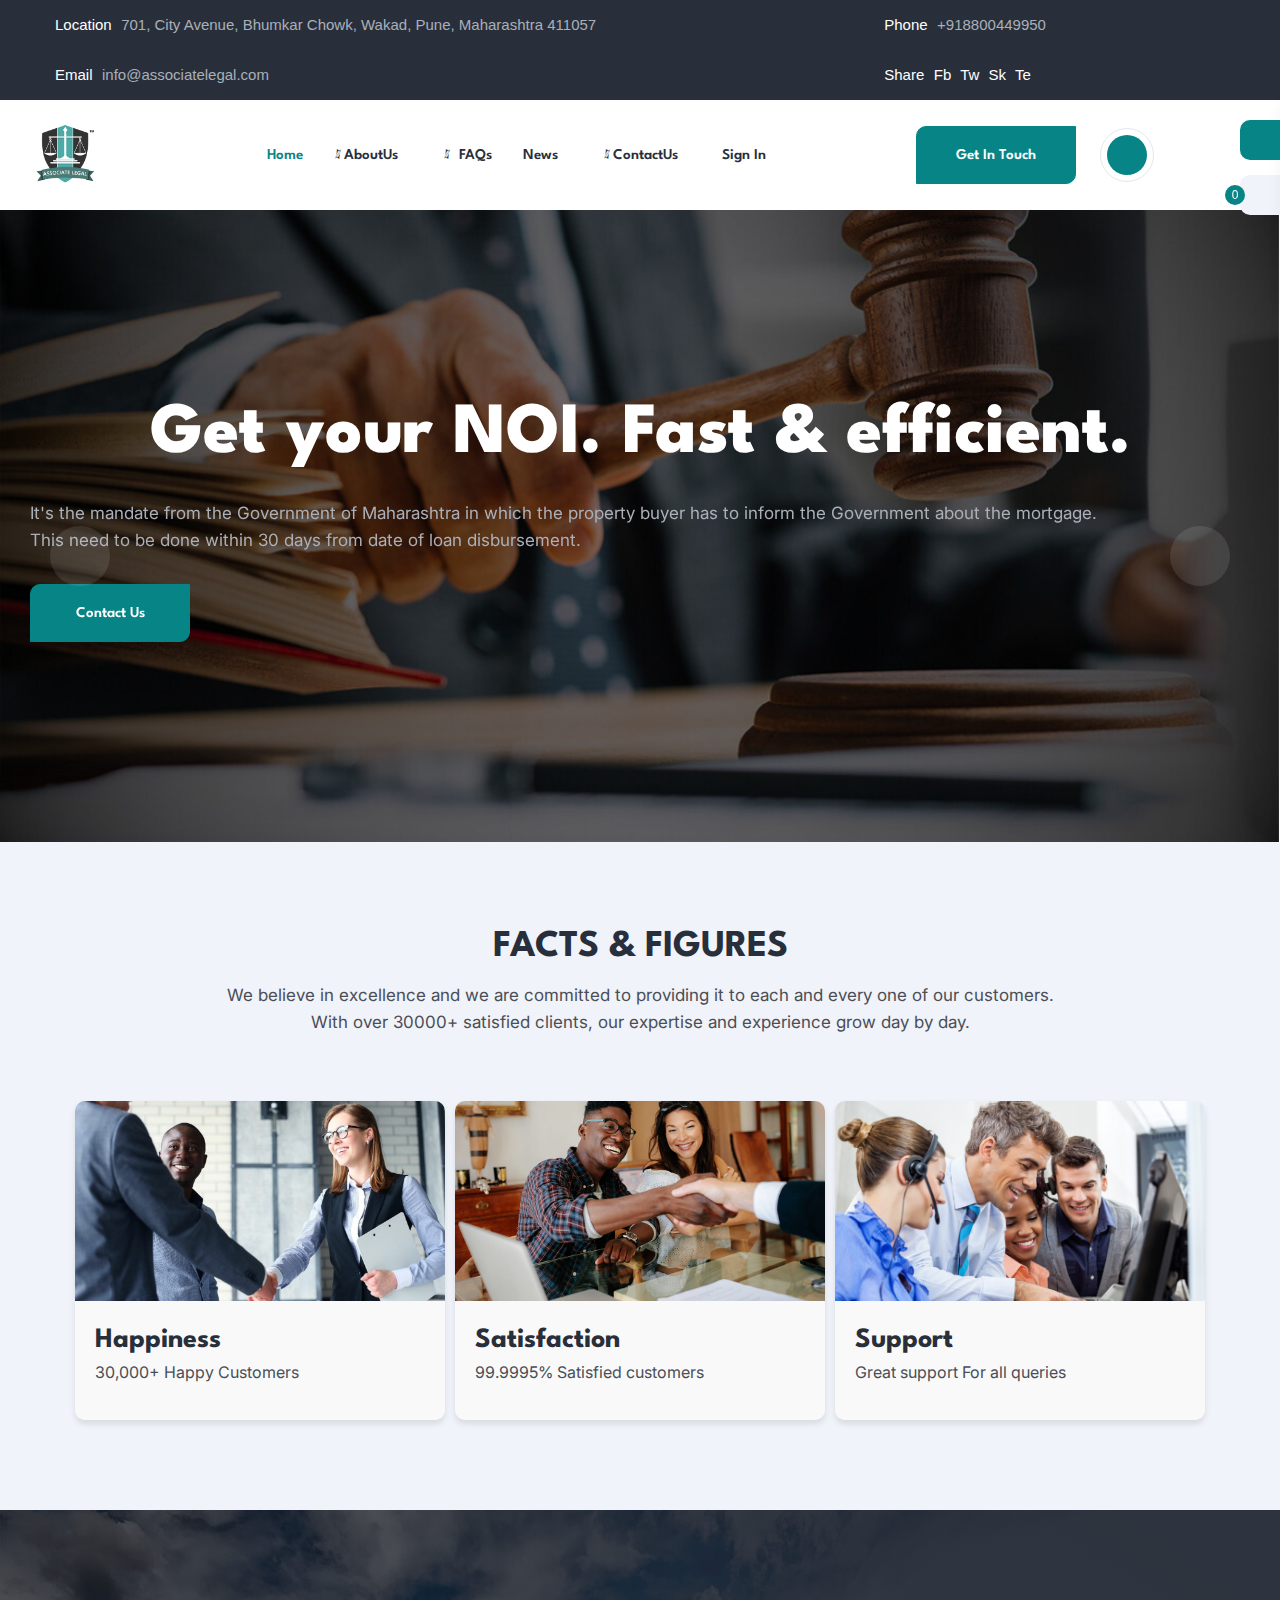
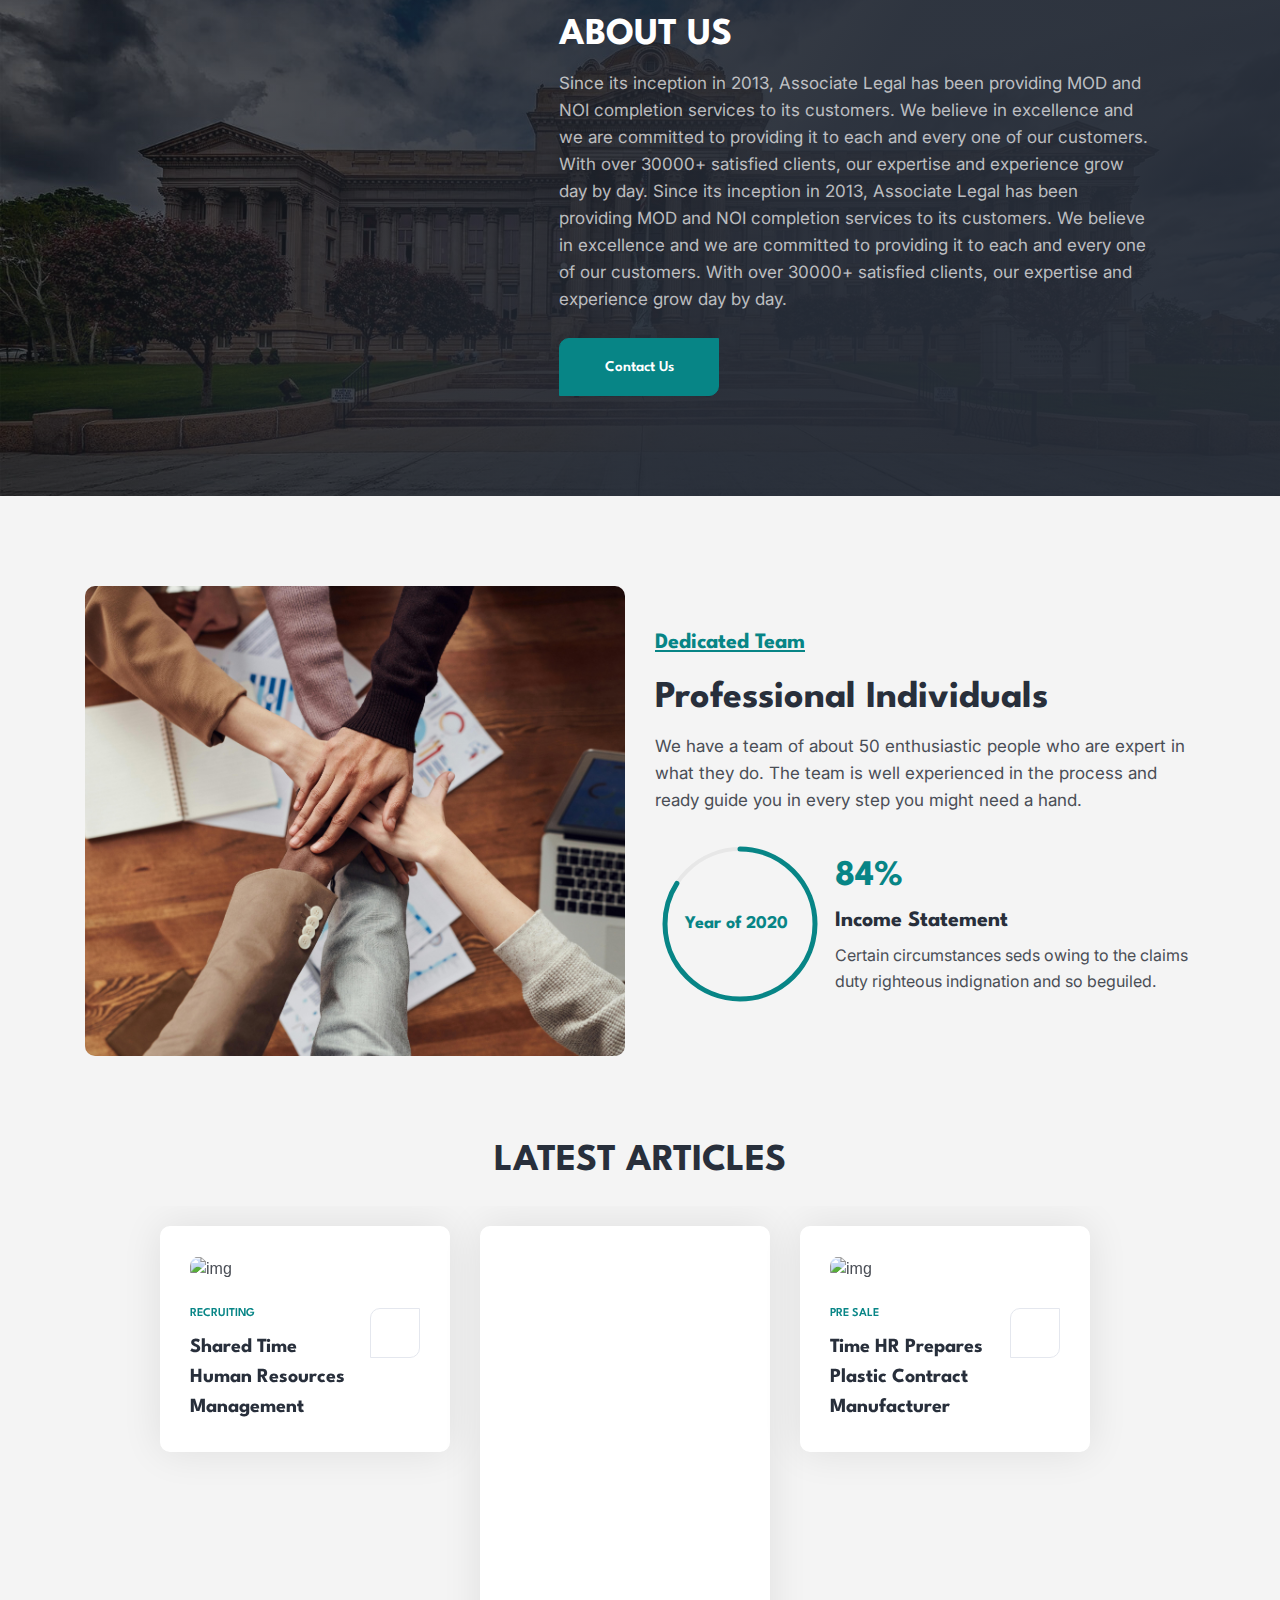
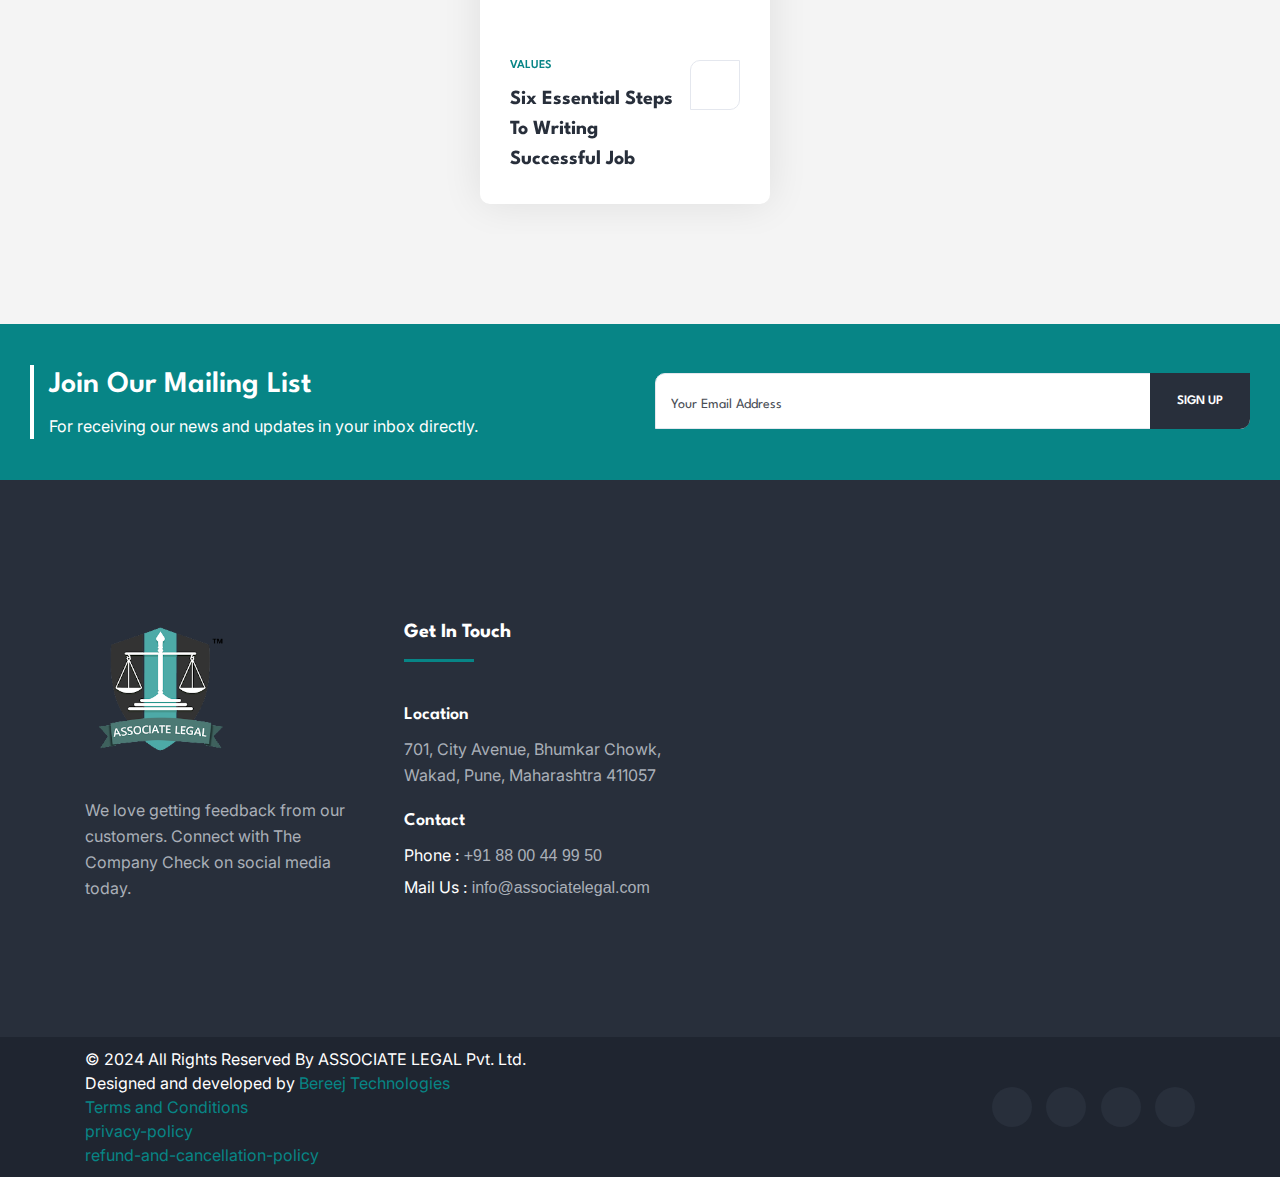
==== commit 86dd6960: "first commit" ====
--- a/index.html
+++ b/index.html
@@ -1,6 +1,6 @@
-
 <!DOCTYPE html>
 <html lang="en-US">
+
 <head>
    <meta charset="utf-8">
    <meta http-equiv="X-UA-Compatible" content="IE=edge">
@@ -8,11 +8,16 @@
    <title>Associate Legal</title>
    <!-- Fav Icon -->
    <link rel="icon" href="assets/images/logo.webp" type="image/x-icon">
+   <link rel="stylesheet" href="assets/css/icomoon.css">
    <!-- Fav Icon -->
    <!-- Google Fonts -->
    <link rel='stylesheet'
       href='https://fonts.googleapis.com/css?family=Spartan%3A400%2C500%2C600%2C700%2C800%2C900%7CInter%3A300%2C400%2C500%2C600%2C700%2C800%2C900&subset=latin%2Clatin-ext'
       type='text/css' media='all' />
+
+   <link rel="stylesheet" href="https://cdnjs.cloudflare.com/ajax/libs/font-awesome/6.5.1/css/all.min.css"
+      integrity="sha512-DTOQO9RWCH3ppGqcWaEA1BIZOC6xxalwEsw9c2QQeAIftl+Vegovlnee1c9QX4TctnWMn13TZye+giMm8e2LwA=="
+      crossorigin="anonymous" referrerpolicy="no-referrer" />
    <!-- Google Fonts -->
    <!-- Style -->
    <link rel='stylesheet' href='assets/css/bootstrap.min.css' type='text/css' media='all' />
@@ -24,13 +29,16 @@
    <link rel='stylesheet' href='assets/css/font-awesome.min.css' type='text/css' media='all' />
    <link rel='stylesheet' href='assets/css/style.css' type='text/css' media='all' />
    <link rel='stylesheet' href='assets/css/scss/elements/theme-css.css' type='text/css' media='all' />
-   <link rel='stylesheet' id="creote-color-switcher-css" href='assets/css/scss/elements/color-switcher/color.css' type='text/css' media='all' />
+   <link rel='stylesheet' id="creote-color-switcher-css" href='assets/css/scss/elements/color-switcher/color.css'
+      type='text/css' media='all' />
+   <link rel="stylesheet" href="assets/css/new.css">
    <!-- Style-->
    <!----woocommerce---->
    <link rel='stylesheet' href='assets/css/woocommerce-layout.css' type='text/css' media='all' />
    <link rel='stylesheet' href='assets/css/woocommerce.css' type='text/css' media='all' />
    <!----woocommerce---->
 </head>
+
 <body class="theme-creote">
    <div id="page" class="page_wapper hfeed site">
       <div class="style-switcher">
@@ -64,7 +72,7 @@
             <div class="mini-cart-count">
                0
             </div>
-            <i class="icon-shopping-cart"></i>
+            <i class="fa-solid fa-cart-shopping"></i>
          </div>
          <!----mini cart----->
          <!----preloader----->
@@ -83,30 +91,30 @@
                         <div class="top_inner">
                            <div class="left_side common_css">
                               <div class="contntent address">
-                                 <i class="icon-placeholder"></i>
+                                 <i class="fa-solid fa-location-dot"></i>
                                  <div class="text">
                                     <small>Location</small>
-                                    <span>61W Business Str Hobert, LA </span>
+                                    <span>701, City Avenue, Bhumkar Chowk, Wakad, Pune, Maharashtra 411057 </span>
                                  </div>
                               </div>
                               <div class="contntent email">
-                                 <i class="icon-email"></i>
+                                 <i class="fa-regular fa-envelope"></i>
                                  <div class="text">
                                     <small>Email</small>
-                                    <a href="mailto:sendmail@creote.com">sendmail@creote.com</a>
+                                    <a href="mailto:sendmail@creote.com">info@associatelegal.com</a>
                                  </div>
                               </div>
                            </div>
                            <div class="right_side common_css">
                               <div class="contntent phone">
-                                 <i class="icon-phone-call"></i>
+                                 <i class="fa-solid fa-phone"></i>
                                  <div class="text">
                                     <small>Phone</small>
-                                    <a href="tel:+9806071234">+9806071234</a>
+                                    <a href="tel:+9806071234">+918800449950</a>
                                  </div>
                               </div>
                               <div class="contntent media">
-                                 <i class="icon-share"></i>
+                                 <i class="fa-solid fa-share-nodes"></i>
                                  <div class="text">
                                     <small>Share</small>
                                     <a href="#" target=_blank rel=nofollow>
@@ -153,9 +161,10 @@
                                     <li
                                        class="menu-item  menu-item-has-children dropdown dropdown_full position-static mega_menu nav-item">
                                        <a href="index.html" class="dropdown-toggle nav-link">
+                                          <i class="fa-solid fa-house"></i>
                                           <span>Home</span>
                                        </a>
-                                       <ul class="dropdown-menu width_60_percentage">
+                                       <!-- <ul class="dropdown-menu width_60_percentage">
                                           <li>
                                              <div class="row">
                                                 <div class="col-lg-3 m_column">
@@ -290,13 +299,14 @@
                                                 </div>
                                              </div>
                                           </li>
-                                       </ul>
+                                       </ul> -->
                                     </li>
                                     <li class="menu-item menu-item-has-children dropdown nav-item">
-                                       <a href="#" class="dropdown-toggle nav-link">
-                                          <span>Pages</span>
+                                       <a href="about_us.html" class="dropdown-toggle nav-link">
+                                          <i class="fa-solid fa-file"></i>
+                                          <span>AboutUs</span>
                                        </a>
-                                       <ul class="dropdown-menu">
+                                       <!-- <ul class="dropdown-menu">
                                           <li class="menu-item  nav-item">
                                              <a href="about-us.html" class="dropdown-item nav-link">
                                                 <span>About Us</span>
@@ -348,12 +358,13 @@
                                                 <span>Coming Soon</span>
                                              </a>
                                           </li>
-                                       </ul>
+                                       </ul> -->
                                     </li>
                                     <li
                                        class="menu-item menu-item-has-children dropdown dropdown_full position-static mega_menu nav-item">
-                                       <a href="#" class="dropdown-toggle nav-link"><span>Elements</span></a>
-                                       <ul class="dropdown-menu width_60_percentage">
+                                       <a href="faq.html" class="dropdown-toggle nav-link"><i
+                                             class="fa-solid fa-book"></i><span>FAQs</span></a>
+                                       <!-- <ul class="dropdown-menu width_60_percentage">
                                           <li>
                                              <div class="row">
                                                 <div class="col-lg-2 m_column">
@@ -437,13 +448,14 @@
                                                 </div>
                                              </div>
                                           </li>
-                                       </ul>
+                                       </ul> -->
                                     </li>
                                     <li class="menu-item menu-item-has-children dropdown nav-item">
-                                       <a href="blog.html" class="dropdown-toggle nav-link">
-                                          <span>Blog</span>
+                                       <a href="news.html" class="dropdown-toggle nav-link">
+                                          <i class="fa-solid fa-blog"></i>
+                                          <span>News</span>
                                        </a>
-                                       <ul class="dropdown-menu">
+                                       <!-- <ul class="dropdown-menu">
                                           <li class="menu-item nav-item">
                                              <a href="blog.html" class="dropdown-item nav-link">
                                                 <span>Blog Classic</span>
@@ -474,13 +486,15 @@
                                                 <span>Single Post</span>
                                              </a>
                                           </li>
-                                       </ul>
+                                       </ul> -->
                                     </li>
                                     <li class="menu-item menu-item-has-children dropdown nav-item">
-                                       <a href="project-1-column-grid.html" class="dropdown-toggle nav-link">
-                                          <span>Projects</span>
+                                       <a href="#footer_contents" class="dropdown-toggle nav-link">
+                                          <i class="fa-solid fa-address-book"></i>
+                                          <span>ContactUs</span>
                                        </a>
-                                       <ul class="dropdown-menu">
+
+                                       <!-- <ul class="dropdown-menu">
                                           <li class="menu-item  nav-item">
                                              <a href="project-1-column-grid.html" class="dropdown-item nav-link">
                                                 <span>1 Column Grid</span>
@@ -512,13 +526,15 @@
                                                 <span>Project Details</span>
                                              </a>
                                           </li>
-                                       </ul>
+                                       </ul> -->
                                     </li>
                                     <li class="menu-item  menu-item-has-children dropdown nav-item">
-                                       <a href="shop.html" class="dropdown-toggle nav-link">
-                                          <span>Shop</span>
+                                       <a href="https://process.associatelegal.com/auth/signin.html"
+                                          class="dropdown-toggle nav-link">
+                                          <i class="fa-solid fa-right-to-bracket"></i>
+                                          <span>Sign In</span>
                                        </a>
-                                       <ul class="dropdown-menu">
+                                       <!-- <ul class="dropdown-menu">
                                           <li class="menu-item  nav-item">
                                              <a href="shop.html" class="dropdown-item nav-link">
                                                 <span>Products</span>
@@ -549,7 +565,7 @@
                                                 <span>Cart</span>
                                              </a>
                                           </li>
-                                       </ul>
+                                       </ul> -->
                                     </li>
                                  </ul>
                               </div>
@@ -557,13 +573,16 @@
                            <div class="header_right_content">
                               <ul>
                                  <li>
-                                    <button type="button" class="search-toggler"><i class="icon-search"></i></button>
+                                    <button type="button" class="search-toggler"><i
+                                          class="fa-solid fa-magnifying-glass"></i><i class="icon-search"></i></button>
                                  </li>
                                  <li class="header-button">
-                                    <a href="#" target="_blank" rel="" class="theme-btn one"> Get In Touch </a>
+                                    <a href="#footer_contents" target="_blank" rel="" class="theme-btn one"> Get In
+                                       Touch </a>
                                  </li>
                                  <li>
-                                    <button type="button" class="contact-toggler"><i class="icon-bar"></i></button>
+                                    <button type="button" class="contact-toggler"><i
+                                          class="fa-solid fa-list"></i></button>
                                  </li>
                               </ul>
                            </div>
@@ -584,19 +603,22 @@
 
                   <div class="slide-item-content">
                      <div class="slide-item content_left">
-                        <div class="image-layer" style="background-image:url(assets/images/hero-bg.jpg)">
+                        <div class="image-layer" style="background-image:url(assets/images/BG.png)">
                         </div>
                         <div class="auto-container">
                            <div class="row">
                               <div class="col-md-12 col-lg-12 col-sm-12 col-xs-12">
                                  <div class="slider_content pd_top_180 pd_bottom_200">
-                                    <h6 class="animate_up d-inline-block"> Our Vision to Grow Better </h6>
+                                    <!-- <h6 class="animate_up d-inline-block"> Our Vision to Grow Better </h6> -->
                                     <h1 class="animate_left"> Get your NOI. Fast & efficient.
                                     </h1>
-                                    <p class="description animate_right"> It's the mandate from the Government of Maharashtra in which the property buyer has to <br> inform the Government about the mortgage. This need to be done within 30 days from date of<br>loan disbursement.</p>
+                                    <p class="description animate_right"> It's the mandate from the Government of
+                                       Maharashtra in which the property buyer has to inform the Government about
+                                       the mortgage.<br> This need to be done within 30 days from date of loan
+                                       disbursement.</p>
                                     <div class="button_all animate_down">
-                                       <a href="#" target="_blank" rel="nofollow" class="theme-btn one  animated">Read
-                                          More</a>
+                                       <a href="#footer_contents" target="_blank" rel="nofollow"
+                                          class="theme-btn one  animated">Contact Us</a>
                                     </div>
                                  </div>
                               </div>
@@ -605,20 +627,21 @@
                      </div>
                   </div>
                   <div class="slide-item-content">
-                     <div class="slide-item content_center">
-                        <div class="image-layer" style="background-image:url(assets/images/hero-bg.jpg)">
+                     <div class="slide-item content_left">
+                        <div class="image-layer" style="background-image:url(assets/images/BG.png)">
                         </div>
                         <div class="auto-container">
                            <div class="row">
                               <div class="col-md-12 col-lg-12 col-sm-12 col-xs-12">
                                  <div class="slider_content pd_top_180 pd_bottom_200">
-                                    <h6 class="animate_up d-inline-block"> Hire the Best </h6>
+                                    <!-- <h6 class="animate_up d-inline-block"> Hire the Best </h6> -->
                                     <h1 class="animate_left"> Get your NOI. Fast & efficient.
                                     </h1>
-                                    <p class="description animate_right"> A MOD is an undertaking given by home loan borrowers stating they have deposited the title <br> documents with lenders. </p>
+                                    <p class="description animate_right"> A MOD is an undertaking given by home loan
+                                       borrowers stating they have deposited the title <br> documents with lenders. </p>
                                     <div class="button_all animate_down">
-                                       <a href="#" target="_blank" rel="nofollow" class="theme-btn one  animated">Read
-                                          More</a>
+                                       <a href="#" target="_blank" rel="nofollow"
+                                          class="theme-btn one  animated">Contact Us</a>
                                     </div>
                                  </div>
                               </div>
@@ -647,657 +670,224 @@
                            </div>
                         </div>
                      </div> -->
-                  </div>
-               </div>
-            </section>
-            <!---slider-end--->
-            <!---about us-->
-            <section class="about_us_section" id="about">
-               <!--===============spacing==============-->
-               <div class="pd_top_100"></div>
-               <!--===============spacing==============-->
-               <div class="container pd_zero">
-                  <div class="row">
-                     <div class="col-xl-6 col-lg-12">
-                        <div class="title_all_box style_one dark_color">
-                           <div class="title_sections left">
-                              <div class="before_title"> Intelligent </div>
-                              <h2> Human Resources</h2>
-                              <p> Our power of choice is untrammelled and when nothing prevents being able to do what we
-                                 like best every pleasure.</p>
-                           </div>
-                        </div>
-                        <!--===============spacing==============-->
-                        <div class="pd_bottom_20"></div>
-                        <!--===============spacing==============-->
-                        <div class="process_box style_one dark_color">
-                           <div class="process_box_outer">
-                              <div class="icon">
-                                 <span class=" icon-line-chart"></span>
-                                 <div class="number"> 01 </div>
-                              </div>
-                              <div class="content_box">
-                                 <h2>
-                                    <a href="#" target="_blank" rel="nofollow">Claims of duty</a>
-                                 </h2>
-                                 <p> Certain circumstances seds owing to the claims duty ourighteous indignation and so
-                                    beguiled.</p>
-                              </div>
-                           </div>
-                        </div>
-                        <div class="process_box style_one dark_color">
-                           <div class="process_box_outer">
-                              <div class="icon">
-                                 <span class=" icon-line-chart"></span>
-                                 <div class="number"> 02 </div>
-                              </div>
-                              <div class="content_box">
-                                 <h2>
-                                    <a href="#" target="_blank" rel="nofollow"> Accepted always </a>
-                                 </h2>
-                                 <p> To take a trivial example, which of us ever undertakes get laborious physical
-                                    exercise. </p>
-                              </div>
-                           </div>
-                        </div>
-                        <!--===============spacing==============-->
-                        <div class="pd_bottom_30"></div>
-                        <!--===============spacing==============-->
-                        <div class="signature_wrapper">
-                           <div class="row gutter_15px">
-                              <div class="col-lg-4 col-md-12">
-                                 <div class="theme_btn_all color_one">
-                                    <a href="#" target="_blank" rel="nofollow" class="theme-btn two">Read More</a>
-                                 </div>
-                              </div>
-                              <div class="col-lg-8 col-md-12">
-                                 <div class="extra_content authour_box dark_color">
-                                    <div class="authour_box_content">
-                                       <div class="image">
-                                          <img src="assets/images/signature.png" class="img-fluid sign_image"
-                                             alt="authour Image" />
-                                       </div>
-                                       <div class="text">
-                                          <h6>Liam Oliver, <span>Founder &amp; CEO of Qetus</span>
-                                          </h6>
-                                       </div>
-                                    </div>
-                                 </div>
-                              </div>
-                           </div>
-                        </div>
-                        <!--===============spacing==============-->
-                        <div class="pd_bottom_30"></div>
-                        <!--===============spacing==============-->
-                        <div class="extra_content download_docs dark_color">
-                           <div class="download_box_content">
-                              <a href="#" download>Download our latest presentation <i class="icon-download-symbol"></i>
-                              </a>
-                           </div>
-                        </div>
-                        <!--===============spacing==============-->
-                        <div class="pd_bottom_30"></div>
-                        <!--===============spacing==============-->
-                     </div>
-                     <div class="col-xl-6 col-lg-12">
-
-                        <div class="service_wrapper">
-                           <div class="move_image_absolute">
-                              <img src="assets/images/about/about-1-1.png" class="class-fluid" alt="image" />
-                           </div>
-                           <div class="row">
-                              <div class="col-lg-6 col-md-6">
-                                 <div class="service_box style_one dark_color">
-                                    <div class="service_content">
-                                       <div class="image ">
-                                          <img src="assets/images/service-illu-1.png" class="img-fluid"
-                                             alt="Service Image" />
-                                       </div>
-                                       <div class="content_inner">
-                                          <h2>
-                                             <a href="#"> Innovative HR Solutions </a>
-                                          </h2>
-                                          <p> Except too obtain some work advantages from it but whom has any rights.
-                                          </p>
-                                          <a href="#" class="read_more"> Read more </a>
-                                       </div>
-                                    </div>
-                                 </div>
-                              </div>
-                              <div class="col-lg-6 col-md-6">
-                                 <!--===============spacing==============-->
-                                 <div class="pd_top_100"></div>
-                                 <div class="pd_top_100 d_md_none"></div>
-                                 <!--===============spacing==============-->
-                                 <div class="service_box style_one dark_color last">
-                                    <div class="service_content">
-                                       <div class="image ">
-                                          <img src="assets/images/service-illu-1.png" class="img-fluid"
-                                             alt="Service Image" />
-                                       </div>
-                                       <div class="content_inner">
-                                          <h2>
-                                             <a href="#"> Leadership Development </a>
-                                          </h2>
-                                          <p> Actual teachings of the great explorer of the truth masters human
-                                             happiness.
-                                          </p>
-                                          <a href="#" class="read_more"> Read more </a>
-                                       </div>
-                                    </div>
-                                 </div>
-                              </div>
-                           </div>
-                        </div>
-                     </div>
-                  </div>
-               </div>
-               <!--===============spacing==============-->
-               <div class="pd_bottom_80"></div>
-               <!--===============spacing==============-->
-            </section>
-            <!---about us end-->
-            <!---service--->
-            <section class="service_section bg_light_1" id="service">
-               <!--===============spacing==============-->
-               <div class="pd_top_80"></div>
-               <!--===============spacing==============-->
-               <div class="container">
-                  <div class="row">
-                     <div class="title_all_box style_one text-center dark_color">
-                        <div class="title_sections">
-                           <div class="before_title">Leading</div>
-                           <h2>Effective Solutions</h2>
-                           <p>We work with your company to identify position requirements, implement recruitment
-                              programs, and <br> initiate employee assessments that maximize recruitment efforts </p>
-                        </div>
-                     </div>
-                     <!--===============spacing==============-->
-                     <div class="pd_bottom_20"></div>
-                     <!--===============spacing==============-->
-                     <div class="col-xl-4 col-lg-6 col-md-12 col-sm-12 col-xs-12">
-                        <div class="service_box style_two dark_color">
-                           <div class="service_content_two ">
-                              <div class="content_inner"
-                                 style="background-image:url(assets/images/service/service-image-1.png);">
-                                 <div class="content_inner_in">
-                                    <div class="icon_image">
-                                       <img src="assets/images/010-job-search.png" class="img-fluid"
-                                          alt="Service Image" />
-                                    </div>
-                                    <h2>
-                                       <a href="#">Recruitment Process</a>
-                                    </h2>
-                                    <p>These cases are perfectly simple and easy to distinguish.</p>
-                                    <ul>
-                                       <li>Reducing Redundancy</li>
-                                       <li>Uncovering Hidden Resources</li>
-                                       <li>Increasing Company’s Agility</li>
-                                    </ul>
-                                 </div>
-                              </div>
-                              <div class="ovarlay_link">
-                                 <a href="#">
-                                    <i class="icon-right-arrow"></i>
-                                 </a>
-                              </div>
-                              <div class="overlay_content">
-                                 <h2>
-                                    <a href="#">Recruitment Process</a>
-                                 </h2>
-                                 <p>These cases are perfectly simple and easy to distinguish.</p>
-                              </div>
-                           </div>
-                        </div>
-                        <!--===============spacing==============-->
-                        <div class="mr_bottom_20"></div>
-                        <!--===============spacing==============-->
-                     </div>
-                     <div class="col-xl-4 col-lg-6 col-md-12 col-sm-12 col-xs-12">
-                        <div class="service_box style_two dark_color">
-                           <div class="service_content_two  active_ser">
-                              <div class="content_inner"
-                                 style="background-image:url(assets/images/service/service-image-2.png);">
-                                 <div class="content_inner_in">
-                                    <div class="icon_image">
-                                       <img src="assets/images/service-ico-1.png" class="img-fluid"
-                                          alt="Service Image" />
-                                    </div>
-                                    <h2>
-                                       <a href="#">Employee Relations</a>
-                                    </h2>
-                                    <p>Indignation sed dislike men who are beguiled and demoralized.</p>
-                                    <ul>
-                                       <li>
-                                          Improving Communication
-                                       </li>
-                                       <li>
-                                          Employee issue resolution
-                                       </li>
-                                       <li>
-                                          Proper Documentation Process
-                                       </li>
-                                    </ul>
-                                 </div>
-                              </div>
-                              <div class="ovarlay_link">
-                                 <a href="#">
-                                    <i class="icon-right-arrow"></i>
-                                 </a>
-                              </div>
-                              <div class="overlay_content">
-                                 <h2>
-                                    <a href="#">Employee Relations</a>
-                                 </h2>
-                                 <p>Indignation sed dislike men who are beguiled and demoralized.
-                                 </p>
-                              </div>
-                           </div>
-                        </div>
-                        <!--===============spacing==============-->
-                        <div class="mr_bottom_20"></div>
-                        <!--===============spacing==============-->
-                     </div>
-                     <div class="col-xl-4 col-lg-6 col-md-12 col-sm-12 col-xs-12">
-                        <div class="service_box style_two dark_color">
-                           <div class="service_content_two ">
-                              <div class="content_inner"
-                                 style="background-image:url(assets/images/service/service-image-3.png);">
-                                 <div class="content_inner_in">
-                                    <div class="icon_image">
-                                       <img src="assets/images/service-ico-2.png" class="img-fluid"
-                                          alt="Service Image" />
-                                    </div>
-                                    <h2>
-                                       <a href="#">Compliance Audits</a>
-                                    </h2>
-                                    <p>Prevents our being able too what get like best every pleasure.</p>
-                                    <ul>
-                                       <li>
-                                          Handling of employment
-                                       </li>
-                                       <li>
-                                          Greater retention rates
-                                       </li>
-                                       <li>
-                                          A fully engaged workforce
-                                       </li>
-                                    </ul>
-                                 </div>
-                              </div>
-                              <div class="ovarlay_link">
-                                 <a href="#">
-                                    <i class="icon-right-arrow"></i>
-                                 </a>
-                              </div>
-                              <div class="overlay_content">
-                                 <h2>
-                                    <a href="#">Compliance Audits</a>
-                                 </h2>
-                                 <p>Prevents our being able too what get like best every pleasure.</p>
-                              </div>
-                           </div>
-                        </div>
-                        <!--===============spacing==============-->
-                        <div class="mr_bottom_20"></div>
-                        <!--===============spacing==============-->
-                     </div>
-                  </div>
-               </div>
+               </div>
+         </div>
+         </section>
+         <!---slider-end--->
+         <!---about us-->
+         <!---about us end-->
+         <!---service--->
+         <section class="service_section bg_light_1" id="service">
+            <!--===============spacing==============-->
+            <div class="pd_top_80"></div>
+            <!--===============spacing==============-->
+            <div class="container">
+               <div class="row">
+                  <div class="title_all_box style_one text-center dark_color">
+                     <div class="title_sections">
+                        <h2>FACTS & FIGURES</h2>
+                        <p>We believe in excellence and we are committed to providing it to each and every one of our
+                           customers. <br> With over 30000+ satisfied clients, our expertise and experience grow day by
+                           day. </p>
+                     </div>
+                  </div>
+                  <!--===============spacing==============-->
+                  <div class="pd_bottom_20"></div>
+                  <!--===============spacing==============-->
+                  <div class="card_main">
+                     <div class="card-image" style="background-image: url('assets/images/happy_customer.jpg')"></div>
+                     <div class="card-content">
+                        <h3>Happiness</h3>
+                        <p>30,000+ Happy Customers</p>
+                     </div>
+                  </div>
+
+
+                  <div class="card_main">
+                     <div class="card-image" style="background-image: url('assets/images/satisfied_customers.jpg')">
+                     </div>
+                     <div class="card-content">
+                        <h3>Satisfaction</h3>
+                        <p>99.9995% Satisfied customers</p>
+                     </div>
+                  </div>
+
+                  <div class="card_main">
+                     <div class="card-image" style="background-image: url('assets/images/support.jpg')"></div>
+                     <div class="card-content">
+                        <h3>Support</h3>
+                        <p>Great support For all queries</p>
+                     </div>
+                  </div>
+
+               </div>
+
                <!--===============spacing==============-->
                <div class="pd_bottom_70"></div>
                <!--===============spacing==============-->
-            </section>
-            <!---service end-->
-            <!---expertise--->
-            <section class="expertise">
-               <div class="area_of_expertise">
-                  <div class="simpleParallax">
-                     <img src="assets/images/areaof-ecp-1.jpg" class="cover-parallax" alt="image">
-                  </div>
-                  <div class="title_and_video">
-                     <div class="auto-container">
-                        <div class="row">
-                           <div class="col-lg-4">
-                              <div class="video_box text-center">
-                                 <a href="https://www.youtube.com/embed/-VK0axfge4A" class="lightbox-image"><i
-                                       class="icon-play"></i></a>
-                              </div>
-                           </div>
-                           <div class="col-lg-2"></div>
-                           <div class="col-lg-6">
-                              <div class="title_all_box style_one text-end">
-                                 <div class="title_sections">
-                                    <h2>Create Meaningful Experiences for employees</h2>
-                                    <p>Our power of choice is untrammelled and when nothing prevents our able to do what
-                                       we like best every pleasure is to be welcomed and occur that pleasures have to be
-                                       repudiated.</p>
-                                 </div>
-                                 <div class="theme_btn">
-                                    <a href="service-default.html" class="theme-btn one">Read more</a>
-                                 </div>
-                              </div>
-                           </div>
-                        </div>
-                     </div>
-                  </div>
-                  <div class="expertise">
-                     <div class="auto-container">
-                        <div class="row">
-                           <div class="col-lg-4 col-md-6 col-sm-12 col-xs-12 expertise_box">
-                              <div class="step_number">
-                                 <h1>01.</h1>
-                              </div>
-                              <h2 class="title"><a href="#">Payroll Management</a>
-                              </h2>
-                           </div>
-                           <div class="col-lg-4 col-md-6 col-sm-12 col-xs-12 expertise_box">
-                              <div class="step_number">
-                                 <h1>02.</h1>
-                              </div>
-                              <h2 class="title">
-                                 <a href="#">Employee Compensation</a>
-                              </h2>
-                           </div>
-                           <div class="col-lg-4 col-md-6 col-sm-12 col-xs-12 expertise_box">
-                              <div class="step_number">
-                                 <h1>03.</h1>
-                              </div>
-                              <h2 class="title">
-                                 <a href="#">Benefits Management</a>
-                              </h2>
-                           </div>
-                        </div>
-                     </div>
-                  </div>
-               </div>
-            </section>
-            <!---expertise-end--->
-            <!---process--->
-            <section class="process" id="process">
-               <!--===============spacing==============-->
-               <div class="pd_top_80"></div>
-               <!--===============spacing==============-->
-               <div class="container">
-                  <div class="row">
-                     <div class="title_all_box style_one  text-center dark_color">
-                        <div class="title_sections">
-                           <div class="before_title">
-                              The Steps of
-                           </div>
-                           <h2>Recruitment Process</h2>
-                        </div>
-                        <!--===============spacing==============-->
-                        <div class="pd_bottom_30"></div>
-                        <!--===============spacing==============-->
-                     </div>
-
-                     <div class="col-xl-3 col-lg-6 col-md-6 col-sm-12 col-xs-12">
-                        <div class="process_box style_two dark_color">
-                           <div class="process_box_outer_two">
-                              <div class="number">
-                                 Step 01
-                              </div>
-                              <div class="content_box clearfix">
-                                 <div class="icon">
-                                    <div class="img">
-                                       <img src="assets/images/service-ico-3.png" class="img-fluid svg_image"
-                                          alt="icon png" />
-                                    </div>
-                                 </div>
-                                 <h2><a href="#" target="_blank" rel="nofollow"> Identifiying the Needs</a></h2>
-                              </div>
-                              <p>Holds in these matters principles all selection right rejects.</p>
-                              <a href="#" target="_blank" rel="nofollow" class="theme-btn two">Read more</a>
-                           </div>
-                        </div>
-                        <!--===============spacing==============-->
-                        <div class="mr_bottom_30"></div>
-                        <!--===============spacing==============-->
-                     </div>
-                     <div class="col-xl-3 col-lg-6 col-md-6 col-sm-12 col-xs-12">
-                        <div class="process_box style_two dark_color">
-                           <div class="process_box_outer_two">
-                              <div class="number">
-                                 Step 02
-                              </div>
-                              <div class="content_box clearfix">
-                                 <div class="icon">
-                                    <div class="img">
-                                       <img src="assets/images/process-icon-im-1.png" class="img-fluid svg_image"
-                                          alt="icon png" />
-                                    </div>
-                                 </div>
-                                 <h2><a href="#" target="_blank" rel="nofollow"> Preparing a Job Description </a></h2>
-                              </div>
-                              <p> Frequently occur that’s pleasures in have to repudiated.</p>
-                              <a href="#" target="_blank" rel="nofollow" class="theme-btn two"> Read more </a>
-                           </div>
-                        </div>
-                        <!--===============spacing==============-->
-                        <div class="mr_bottom_30"></div>
-                        <!--===============spacing==============-->
-                     </div>
-                     <div class="col-xl-3 col-lg-6 col-md-6 col-sm-12 col-xs-12">
-                        <div class="process_box style_two dark_color">
-                           <div class="process_box_outer_two">
-                              <div class="number">
-                                 Step 03
-                              </div>
-                              <div class="content_box clearfix">
-                                 <div class="icon">
-                                    <div class="img">
-                                       <img src="assets/images/service-ico-2.png" class="img-fluid svg_image"
-                                          alt="icon png" />
-                                    </div>
-                                 </div>
-                                 <h2><a href="#" target="_blank" rel="nofollow"> Find a Talented Candidate</a></h2>
-                              </div>
-                              <p> Fault with man who choose enjoy a annoying consequences. </p>
-                              <a href="#" target="_blank" rel="nofollow" class="theme-btn two"> Read more </a>
-                           </div>
-                        </div>
-                        <!--===============spacing==============-->
-                        <div class="mr_bottom_30"></div>
-                        <!--===============spacing==============-->
-                     </div>
-                     <div class="col-xl-3 col-lg-6 col-md-6 col-sm-12 col-xs-12">
-                        <div class="process_box style_two dark_color">
-                           <div class="process_box_outer_two">
-                              <div class="number">
-                                 Step 04
-                              </div>
-                              <div class="content_box clearfix">
-                                 <div class="icon">
-                                    <div class="img">
-                                       <img src="assets/images/process-icon-im-2.png" class="img-fluid svg_image"
-                                          alt="icon png" />
-                                    </div>
-                                 </div>
-                                 <h2><a href="#" target="_blank" rel="nofollow"> Screening and Shortlisting </a>
-                                 </h2>
-                              </div>
-                              <p> Holds in these matters principles all selection right rejects.</p>
-                              <a href="#" target="_blank" rel="nofollow" class="theme-btn two"> Read more </a>
-                           </div>
-                        </div>
-                        <!--===============spacing==============-->
-                        <div class="mr_bottom_30"></div>
-                        <!--===============spacing==============-->
-                     </div>
-                  </div>
-               </div>
-               <!--===============spacing==============-->
-               <div class="pd_bottom_60"></div>
-               <!--===============spacing==============-->
-            </section>
-            <!---process-end--->
-            <!---team--->
-            <section class="team bg_light_1">
-               <!--===============spacing==============-->
-               <div class="pd_top_80"></div>
-               <!--===============spacing==============-->
-               <div class="container">
-                  <div class="row align-items-end">
-                     <div class="col-xl-6 col-lg-12 col-md-12 col-sm-12 col-xs-12">
-                        <div class="title_all_box style_one  dark_color">
-                           <div class="title_sections">
-                              <div class="before_title"> Dedicated Team</div>
-                              <h2>Professional Individuals</h2>
-                           </div>
-                        </div>
-                     </div>
-                     <div class="col-xl-6 col-lg-12 col-md-12 col-sm-12 col-xs-12">
-                        <div class="description_box">
-                           <p>Our power of choice is untrammelled and when nothing prevents being able to do what we
-                              like best every pleasure.</p>
-                           <!--===============spacing==============-->
-                           <div class="mr_bottom_20"></div>
-                           <!--===============spacing==============-->
-                        </div>
+         </section>
+         <!---service end-->
+         <!---expertise--->
+         <section class="expertise">
+            <div class="area_of_expertise">
+               <div class="simpleParallax">
+                  <img src="assets/images/About1.png" class="cover-parallax" alt="image">
+               </div>
+               <div class="title_and_video">
+                  <div class="auto-container">
+                     <div class="row">
+                        <div class="col-lg-4">
+                           <!-- <div class="video_box text-center">
+                              <a href="https://www.youtube.com/embed/-VK0axfge4A" class="lightbox-image"><i
+                                    class="icon-play"></i></a>
+                           </div> -->
+                        </div>
+                        <div class="col-lg-2"></div>
+                        <div class="col-lg-6">
+                           <div class="title_all_box style_one text-end">
+                              <div class="title_sections">
+                                 <h2>ABOUT US</h2>
+                                 <p>Since its inception in 2013, Associate Legal has been providing MOD and NOI
+                                    completion services to its customers. We believe in excellence and we are committed
+                                    to providing it to each and every one of our customers. With over 30000+ satisfied
+                                    clients, our expertise and experience grow day by day. Since its inception in 2013,
+                                    Associate Legal has been providing MOD and NOI completion services to its customers.
+                                    We believe in excellence and we are committed to providing it to each and every one
+                                    of our customers. With over 30000+ satisfied clients, our expertise and experience
+                                    grow day by day.</p>
+                              </div>
+                              <div class="theme_btn">
+                                 <a href="#footer_contents" class="theme-btn one">Contact Us</a>
+                              </div>
+                           </div>
+                        </div>
+                     </div>
+                  </div>
+               </div>
+               <!-- <div class="expertise">
+                  <div class="auto-container">
+                     <div class="row">
+                        <div class="col-lg-4 col-md-6 col-sm-12 col-xs-12 expertise_box">
+                           <div class="step_number">
+                              <h1>01.</h1>
+                           </div>
+                           <h2 class="title"><a href="#">Payroll Management</a>
+                           </h2>
+                        </div>
+                        <div class="col-lg-4 col-md-6 col-sm-12 col-xs-12 expertise_box">
+                           <div class="step_number">
+                              <h1>02.</h1>
+                           </div>
+                           <h2 class="title">
+                              <a href="#">Employee Compensation</a>
+                           </h2>
+                        </div>
+                        <div class="col-lg-4 col-md-6 col-sm-12 col-xs-12 expertise_box">
+                           <div class="step_number">
+                              <h1>03.</h1>
+                           </div>
+                           <h2 class="title">
+                              <a href="#">Benefits Management</a>
+                           </h2>
+                        </div>
+                     </div>
+                  </div>
+               </div> -->
+            </div>
+         </section>
+         <!---expertise-end--->
+         <!---process--->
+         <!---process-end--->
+         <!---project--->
+
+         <!-- TEAM -->
+
+         <section class="image-section-two">
+            <!--===============spacing==============-->
+            <div class="pd_top_90"></div>
+            <!--===============spacing==============-->
+            <div class="container">
+               <div class="row">
+                  <div class="col-xl-6 col-lg-12 mb-5 mb-lg-5 mb-xl-0">
+                     <div class="image_boxes style_three">
+                        <img src="assets/images/team.jpg" class="background_image" alt="image">
+                        <!-- <div class="video_box">
+                           <a href="https://www.youtube.com/embed/-VK0axfge4A" class="lightbox-image"><i
+                                 class="icon-play"></i></a>
+                        </div> -->
+                     </div>
+                  </div>
+                  <div class="col-xl-6 col-lg-12">
+                     <div class="title_all_box style_one dark_color">
+                        <div class="title_sections ">
+                           <div class="before_title"> Dedicated Team </div>
+                           <h2>Professional Individuals</h2>
+
+                           <p>We have a team of about 50 enthusiastic people who are expert in what they do. The team is well experienced in the process and ready guide you in every step you might need a hand.</p>
+                        </div>
+                     </div>
+                     <div class="progress_bar style_two">
+                        <div class="progress_new">
+                           <div class="ProgressBar ProgressBar--animateText" data-progress="84">
+                              <svg class="ProgressBar-contentCircle" height="170" width="170">
+                                 <circle class="ProgressBar-background" cx="85" cy="85" r="75"></circle>
+                                 <circle transform="rotate(-90, 85, 85)" class="ProgressBar-circle" cx="85" cy="85"
+                                    r="75" style="stroke-dasharray: 471px; stroke-dashoffset: 75.36px;"></circle>
+                              </svg>
+                           </div>
+                           <div class="progress-value">
+                              <div>
+                                 <h6>Year of 2020 </h6>
+                              </div>
+                           </div>
+                        </div>
+                        <div class="content_box">
+                           <h2>84%</h2>
+                           <h3>Income Statement </h3>
+                           <p>Certain circumstances seds owing to the claims duty righteous indignation and so
+                              beguiled. </p>
+                        </div>
+                     </div>
+
+                     <!-- <div class="creote-themebtns">
+                        <div class="theme_btn_all color_one">
+                           <a href="#" target="_blank" rel="nofollow" class="theme-btn one"> Download </a>
+                        </div>
+                     </div> -->
+                  </div>
+               </div>
+            </div>
+            <!--===============spacing==============-->
+            <!-- <div class="pd_bottom_90"></div> -->
+            <!--===============spacing==============-->
+         </section>
+
+         <!-- TEAM END -->
+
+
+         <section class="project-carousel" id="projects">
+            <!--===============spacing==============-->
+            <div class="pd_top_80"></div>
+            <!--===============spacing==============-->
+            <div class="container">
+               <div class="row">
+                  <div class="title_all_box style_one text-center dark_color">
+                     <div class="title_sections">
+                        <h2>LATEST ARTICLES</h2>
                      </div>
                      <!--===============spacing==============-->
-                     <div class="mr_bottom_30"></div>
+                     <div class="mr_bottom_10"></div>
                      <!--===============spacing==============-->
                   </div>
-                  <div class="row">
-                     <div class="col-lg-4 col-md-6 col-sm-12 col-xs-12">
-                        <div class="team_box style_one">
-                           <div class="team_box_outer">
-                              <div class="member_image">
-                                 <img src="assets/images/team/team-1.jpg" alt="team image" />
-                              </div>
-                              <div class="about_member">
-                                 <div class="share_media">
-                                    <ul class="first">
-                                       <li class="text">Share</li>
-                                       <li><i class="fa fa-share-alt"></i></li>
-                                    </ul>
-                                    <ul>
-                                       <li class="shar_alt"><i class="fa fa-share-alt"></i></li>
-                                       <li><a href="#"> <i class="fa fa-facebook"> </i></a></li>
-                                       <li><a href="#"> <i class="fa fa-twitter"> </i></a></li>
-                                       <li><a href="#"> <i class="fa fa-skype"> </i></a></li>
-                                       <li><a href="#"> <i class="fa fa-instagram"> </i></a></li>
-                                    </ul>
-                                 </div>
-                                 <div class="authour_details">
-                                    <span>Director </span>
-                                    <h6>Amelia Margaret</h6>
-                                    <div class="button_view">
-                                       <a href="#" target="_blank" rel="nofollow" class="theme-btn one"> View Profile
-                                       </a>
-                                    </div>
-                                 </div>
-                              </div>
-                           </div>
-                        </div>
-                        <!--===============spacing==============-->
-                        <div class="mr_bottom_30"></div>
-                        <!--===============spacing==============-->
-                     </div>
-                     <div class="col-lg-4 col-md-6 col-sm-12 col-xs-12">
-                        <div class="team_box style_one">
-                           <div class="team_box_outer">
-                              <div class="member_image">
-                                 <img src="assets/images/team/team-2.jpg" alt="team image" />
-                              </div>
-                              <div class="about_member">
-                                 <div class="share_media">
-                                    <ul class="first">
-                                       <li class="text">Share</li>
-                                       <li><i class="fa fa-share-alt"></i></li>
-                                    </ul>
-                                    <ul>
-                                       <li class="shar_alt"><i class="fa fa-share-alt"></i></li>
-                                       <li><a href="#"> <i class="fa fa-facebook"> </i> </a></li>
-                                       <li><a href="#"> <i class="fa fa-twitter"> </i> </a></li>
-                                       <li><a href="#"> <i class="fa fa-skype"> </i> </a></li>
-                                       <li><a href="#"> <i class="fa fa-instagram"> </i> </a></li>
-                                    </ul>
-                                 </div>
-                                 <div class="authour_details">
-                                    <span>Team Leader </span>
-                                    <h6>Andrew Cameron</h6>
-                                    <div class="button_view">
-                                       <a href="#" target="_blank" rel="nofollow" class="theme-btn one"> View Profile
-                                       </a>
-                                    </div>
-                                 </div>
-                              </div>
-                           </div>
-                        </div>
-                        <!--===============spacing==============-->
-                        <div class="mr_bottom_30"></div>
-                        <!--===============spacing==============-->
-                     </div>
-                     <div class="col-lg-4 col-md-6 col-sm-12 col-xs-12">
-                        <div class="team_box style_one">
-                           <div class="team_box_outer">
-                              <div class="member_image">
-                                 <img src="assets/images/team/team-3.png" alt="team image" />
-                              </div>
-                              <div class="about_member">
-                                 <div class="share_media">
-                                    <ul class="first">
-                                       <li class="text">Share</li>
-                                       <li><i class="fa fa-share-alt"></i></li>
-                                    </ul>
-                                    <ul>
-                                       <li class="shar_alt"><i class="fa fa-share-alt"></i></li>
-                                       <li><a href="#"> <i class="fa fa-facebook"> </i> </a></li>
-                                       <li><a href="#"> <i class="fa fa-twitter"> </i> </a></li>
-                                       <li><a href="#"> <i class="fa fa-skype"> </i> </a></li>
-                                       <li><a href="#"> <i class="fa fa-instagram"> </i> </a></li>
-                                    </ul>
-                                 </div>
-                                 <div class="authour_details">
-                                    <span>Manager </span>
-                                    <h6>Sofia Charlotte</h6>
-                                    <div class="button_view">
-                                       <a href="#" target="_blank" rel="nofollow" class="theme-btn one"> View Profile
-                                       </a>
-                                    </div>
-                                 </div>
-                              </div>
-                           </div>
-                        </div>
-                        <!--===============spacing==============-->
-                        <div class="mr_bottom_30"></div>
-                        <!--===============spacing==============-->
-                     </div>
-                  </div>
-               </div>
-               <!--===============spacing==============-->
-               <div class="pd_bottom_60"></div>
-               <!--===============spacing==============-->
-            </section>
-            <!---team-end--->
-            <!---project--->
-            <section class="project-carousel" id="projects">
-               <!--===============spacing==============-->
-               <div class="pd_top_80"></div>
-               <!--===============spacing==============-->
-               <div class="container">
-                  <div class="row">
-                     <div class="title_all_box style_one text-center dark_color">
-                        <div class="title_sections">
-                           <div class="before_title">Incredibly</div>
-                           <h2>Effective Case Studies</h2>
-                        </div>
-                        <!--===============spacing==============-->
-                        <div class="mr_bottom_10"></div>
-                        <!--===============spacing==============-->
-                     </div>
-                  </div>
-               </div>
-               <div class="container-fluid">
-
-                  <div class="row">
-                     <div class="col-lg-12">
-
-                        <div class="project_caro_section carousel style_one ">
-                           <div class="swiper-container" data-swiper='{
+               </div>
+            </div>
+            <div class="container-fluid">
+
+               <div class="row">
+                  <div class="col-lg-12">
+
+                     <div class="project_caro_section carousel style_one ">
+                        <div class="swiper-container" data-swiper='{
                            "loop": true,
                            "autoplay": {
                              "delay": 5000
@@ -1332,962 +922,572 @@
                             }
                            }
                          }'>
-                              <div class="swiper-wrapper">
-                                 <!----swiper warapper start---->
-                                 <div class="swiper-slide">
-                                    <div class="project_post style_one mr_top_20">
-                                       <div class="image">
-                                          <img src="assets/images/projects/project-6-img.jpg" class="img-fluid"
-                                             alt="img" />
+                           <div class="swiper-wrapper">
+                              <!----swiper warapper start---->
+                              <div class="swiper-slide">
+                                 <div class="project_post style_one mr_top_20">
+                                    <div class="image">
+                                       <img width="300" height="400"
+                                          src="https://static.wixstatic.com/media/ca4331_b6cafcb2cf794de39fa9d421f54a535e~mv2.png/v1/fill/w_454,h_341,fp_0.50_0.50,q_95,enc_auto/ca4331_b6cafcb2cf794de39fa9d421f54a535e~mv2.png"
+                                          class="img-fluid" alt="img" />
+                                    </div>
+                                    <div class="project_caro_content">
+                                       <div class="left_side">
+                                          <p>Recruiting</p>
+                                          <h2 class="title_pro"><a href="project-details.html">Shared Time Human
+                                                Resources Management</a></h2>
                                        </div>
-                                       <div class="project_caro_content">
-                                          <div class="left_side">
-                                             <p>Recruiting</p>
-                                             <h2 class="title_pro"><a href="project-details.html">Shared Time Human
-                                                   Resources Management</a></h2>
-                                          </div>
-                                          <div class="right_side">
-                                             <a href="project-details.html"><i class="icon-right-arrow"></i></a>
-                                             <a href="project-details.html" class="two"><i
-                                                   class="icon-right-arrow"></i></a>
-                                          </div>
+                                       <div class="right_side">
+                                          <a href="project-details.html"><i class="fa-solid fa-arrow-right"></i></i></a>
+                                          <a href="project-details.html" class="two"><i
+                                                class="fa-solid fa-arrow-right"></i></a>
                                        </div>
                                     </div>
                                  </div>
-                                 <div class="swiper-slide">
-                                    <div class="project_post style_one mr_top_20">
-                                       <div class="image">
-                                          <img src="assets/images/projects/project-5-img.jpg" class="img-fluid"
-                                             alt="img" />
+                              </div>
+                              <div class="swiper-slide">
+                                 <div class="project_post style_one mr_top_20">
+                                    <div class="image">
+                                       <iframe width="400" height="370" src="https://www.youtube.com/embed/iT1W4OpX47s"
+                                          title="What recourse to avail if loan intimation is not filed?- Property Hotline"
+                                          frameborder="0"
+                                          allow="accelerometer; autoplay; clipboard-write; encrypted-media; gyroscope; picture-in-picture; web-share"
+                                          allowfullscreen></iframe>
+                                    </div>
+                                    <div class="project_caro_content">
+                                       <div class="left_side">
+                                          <p>Values</p>
+                                          <h2 class="title_pro"><a href="project-details.html">Six Essential Steps To
+                                                Writing Successful Job</a></h2>
                                        </div>
-                                       <div class="project_caro_content">
-                                          <div class="left_side">
-                                             <p>Values</p>
-                                             <h2 class="title_pro"><a href="project-details.html">Six Essential Steps To
-                                                   Writing Successful Job</a></h2>
-                                          </div>
-                                          <div class="right_side">
-                                             <a href="project-details.html"><i class="icon-right-arrow"></i></a>
-                                             <a href="project-details.html" class="two"><i
-                                                   class="icon-right-arrow"></i></a>
-                                          </div>
+                                       <div class="right_side">
+                                          <a href="project-details.html"><i class="fa-solid fa-arrow-right"></i></i></a>
+                                          <a href="project-details.html" class="two"><i
+                                                class="fa-solid fa-arrow-right"></i></a>
                                        </div>
                                     </div>
                                  </div>
-                                 <div class="swiper-slide">
-                                    <div class="project_post style_one mr_top_20">
-                                       <div class="image">
-                                          <img src="assets/images/projects/project-4-img.jpg" class="img-fluid"
-                                             alt="img" />
+                              </div>
+                              <div class="swiper-slide">
+                                 <div class="project_post style_one mr_top_20">
+                                    <div class="image">
+                                       <img
+                                          src="https://static.wixstatic.com/media/9c3e43af2b0549bdbcc0c88bda3e1e1e.jpg/v1/fill/w_2355,h_1570,al_c,q_90/9c3e43af2b0549bdbcc0c88bda3e1e1e.webp"
+                                          class="img-fluid" alt="img" />
+                                    </div>
+                                    <div class="project_caro_content">
+                                       <div class="left_side">
+                                          <p>Pre sale</p>
+                                          <h2 class="title_pro"><a href="project-details.html">Time HR Prepares
+                                                Plastic Contract Manufacturer</a></h2>
                                        </div>
-                                       <div class="project_caro_content">
-                                          <div class="left_side">
-                                             <p>Pre sale</p>
-                                             <h2 class="title_pro"><a href="project-details.html">Time HR Prepares
-                                                   Plastic Contract Manufacturer</a></h2>
-                                          </div>
-                                          <div class="right_side">
-                                             <a href="project-details.html"><i class="icon-right-arrow"></i></a>
-                                             <a href="project-details.html" class="two"><i
-                                                   class="icon-right-arrow"></i></a>
-                                          </div>
+                                       <div class="right_side">
+                                          <a href="project-details.html"><i class="fa-solid fa-arrow-right"></i></i></a>
+                                          <a href="project-details.html" class="two"><i
+                                                class="fa-solid fa-arrow-right"></i></a>
                                        </div>
                                     </div>
                                  </div>
-                                 <div class="swiper-slide">
-                                    <div class="project_post style_one mr_top_20">
-                                       <div class="image">
-                                          <img src="assets/images/projects/project-3-img.jpg" class="img-fluid"
-                                             alt="img" />
+                              </div>
+                              <!-- <div class="swiper-slide">
+                                 <div class="project_post style_one mr_top_20">
+                                    <div class="image">
+                                       <img src="assets/images/projects/project-3-img.jpg" class="img-fluid"
+                                          alt="img" />
+                                    </div>
+                                    <div class="project_caro_content">
+                                       <div class="left_side">
+                                          <p>Human Resources</p>
+                                          <h2 class="title_pro"><a href="project-details.html">Essential Steps to
+                                                Writing Job Description</a></h2>
                                        </div>
-                                       <div class="project_caro_content">
-                                          <div class="left_side">
-                                             <p>Human Resources</p>
-                                             <h2 class="title_pro"><a href="project-details.html">Essential Steps to
-                                                   Writing Job Description</a></h2>
-                                          </div>
-                                          <div class="right_side">
-                                             <a href="project-details.html"><i class="icon-right-arrow"></i></a>
-                                             <a href="project-details.html" class="two"><i
-                                                   class="icon-right-arrow"></i></a>
-                                          </div>
+                                       <div class="right_side">
+                                          <a href="project-details.html"><i class="fa-solid fa-arrow-right"></i></i></a>
+                                          <a href="project-details.html" class="two"><i class="fa-solid fa-arrow-right"></i></a>
                                        </div>
                                     </div>
                                  </div>
-                                 <div class="swiper-slide">
-                                    <div class="project_post style_one mr_top_20">
-                                       <div class="image">
-                                          <img src="assets/images/projects/project-6-img.jpg" class="img-fluid"
-                                             alt="img" />
+                              </div>
+                              <div class="swiper-slide">
+                                 <div class="project_post style_one mr_top_20">
+                                    <div class="image">
+                                       <img src="assets/images/projects/project-6-img.jpg" class="img-fluid"
+                                          alt="img" />
+                                    </div>
+                                    <div class="project_caro_content">
+                                       <div class="left_side">
+                                          <p>Recruiting</p>
+                                          <h2 class="title_pro"><a href="project-details.html">Shared Time Human
+                                                Resources Management</a></h2>
                                        </div>
-                                       <div class="project_caro_content">
-                                          <div class="left_side">
-                                             <p>Recruiting</p>
-                                             <h2 class="title_pro"><a href="project-details.html">Shared Time Human
-                                                   Resources Management</a></h2>
-                                          </div>
-                                          <div class="right_side">
-                                             <a href="project-details.html"><i class="icon-right-arrow"></i></a>
-                                             <a href="project-details.html" class="two"><i
-                                                   class="icon-right-arrow"></i></a>
-                                          </div>
+                                       <div class="right_side">
+                                          <a href="project-details.html"><i class="fa-solid fa-arrow-right"></i></i></a>
+                                          <a href="project-details.html" class="two"><i class="fa-solid fa-arrow-right"></i></a>
                                        </div>
                                     </div>
                                  </div>
-                                 <div class="swiper-slide">
-                                    <div class="project_post style_one mr_top_20">
-                                       <div class="image">
-                                          <img src="assets/images/projects/project-5-img.jpg" class="img-fluid"
-                                             alt="img" />
+                              </div>
+                              <div class="swiper-slide">
+                                 <div class="project_post style_one mr_top_20">
+                                    <div class="image">
+                                       <img src="assets/images/projects/project-5-img.jpg" class="img-fluid"
+                                          alt="img" />
+                                    </div>
+                                    <div class="project_caro_content">
+                                       <div class="left_side">
+                                          <p>Values</p>
+                                          <h2 class="title_pro"><a href="project-details.html">Six Essential Steps To
+                                                Writing Successful Job</a></h2>
                                        </div>
-                                       <div class="project_caro_content">
-                                          <div class="left_side">
-                                             <p>Values</p>
-                                             <h2 class="title_pro"><a href="project-details.html">Six Essential Steps To
-                                                   Writing Successful Job</a></h2>
-                                          </div>
-                                          <div class="right_side">
-                                             <a href="project-details.html"><i class="icon-right-arrow"></i></a>
-                                             <a href="project-details.html" class="two"><i
-                                                   class="icon-right-arrow"></i></a>
-                                          </div>
+                                       <div class="right_side">
+                                          <a href="project-details.html"><i class="fa-solid fa-arrow-right"></i></i></a>
+                                          <a href="project-details.html" class="two"><i class="fa-solid fa-arrow-right"></i></a>
                                        </div>
                                     </div>
                                  </div>
-                                 <div class="swiper-slide">
-                                    <div class="project_post style_one mr_top_20">
-                                       <div class="image">
-                                          <img src="assets/images/projects/project-4-img.jpg" class="img-fluid"
-                                             alt="img" />
+                              </div>
+                              <div class="swiper-slide">
+                                 <div class="project_post style_one mr_top_20">
+                                    <div class="image">
+                                       <img src="assets/images/projects/project-4-img.jpg" class="img-fluid"
+                                          alt="img" />
+                                    </div>
+                                    <div class="project_caro_content">
+                                       <div class="left_side">
+                                          <p>Pre sale</p>
+                                          <h2 class="title_pro"><a href="project-details.html">Time HR Prepares
+                                                Plastic Contract Manufacturer</a></h2>
                                        </div>
-                                       <div class="project_caro_content">
-                                          <div class="left_side">
-                                             <p>Pre sale</p>
-                                             <h2 class="title_pro"><a href="project-details.html">Time HR Prepares
-                                                   Plastic Contract Manufacturer</a></h2>
-                                          </div>
-                                          <div class="right_side">
-                                             <a href="project-details.html"><i class="icon-right-arrow"></i></a>
-                                             <a href="project-details.html" class="two"><i
-                                                   class="icon-right-arrow"></i></a>
-                                          </div>
+                                       <div class="right_side">
+                                          <a href="project-details.html"><i class="fa-solid fa-arrow-right"></i></i></a>
+                                          <a href="project-details.html" class="two"><i class="fa-solid fa-arrow-right"></i></a>
                                        </div>
                                     </div>
                                  </div>
-                                 <div class="swiper-slide">
-                                    <div class="project_post style_one mr_top_20">
-                                       <div class="image">
-                                          <img src="assets/images/projects/project-3-img.jpg" class="img-fluid"
-                                             alt="img" />
+                              </div>
+                              <div class="swiper-slide">
+                                 <div class="project_post style_one mr_top_20">
+                                    <div class="image">
+                                       <img src="assets/images/projects/project-3-img.jpg" class="img-fluid"
+                                          alt="img" />
+                                    </div>
+                                    <div class="project_caro_content">
+                                       <div class="left_side">
+                                          <p>Human Resources</p>
+                                          <h2 class="title_pro"><a href="project-details.html">Essential Steps to
+                                                Writing Job Description</a></h2>
                                        </div>
-                                       <div class="project_caro_content">
-                                          <div class="left_side">
-                                             <p>Human Resources</p>
-                                             <h2 class="title_pro"><a href="project-details.html">Essential Steps to
-                                                   Writing Job Description</a></h2>
-                                          </div>
-                                          <div class="right_side">
-                                             <a href="project-details.html"><i class="icon-right-arrow"></i></a>
-                                             <a href="project-details.html" class="two"><i
-                                                   class="icon-right-arrow"></i></a>
-                                          </div>
+                                       <div class="right_side">
+                                          <a href="project-details.html"><i class="fa-solid fa-arrow-right"></i></i></a>
+                                          <a href="project-details.html" class="two"><i class="fa-solid fa-arrow-right"></i></a>
                                        </div>
                                     </div>
                                  </div>
-                                 <!----swiper warapper end---->
-                              </div>
-                              <!----swiper-pagination start---->
-                              <div class="p_pagination">
-                                 <div class="swiper-pagination">
-                                 </div>
-                              </div>
-                              <!----swiper-pagination end---->
-                           </div>
-                        </div>
-                     </div>
-                  </div>
-
-               </div>
-               <!--===============spacing==============-->
-               <div class="pd_bottom_90"></div>
-               <!--===============spacing==============-->
-            </section>
-            <!---project-end--->
-            <!---testimonial--->
-            <section class="testimonial bg_op_1" style="background-image: url(assets/images/testimonialbg.jpg);">
-               <div class="row align-items-center">
-                  <div class="col-xxl-5 col-xl-5 col-lg-5 col-md-12 pd_zero">
-                     <div class="image">
-                        <img src="assets/images/testi-image.jpg" class="object-fit-cover img-fluid height_560px"
-                           alt="image" />
-                     </div>
-                  </div>
-                  <div class="col-xxl-5 col-xl-5 col-lg-5 col-md-12 pd_zero">
-                     <!--===============spacing==============-->
-                     <div class="pd_top_70"></div>
-                     <!--===============spacing==============-->
-                     <div class="testimonial_sec_wrapper pd_left_70">
-                        <div class="title_all_box style_one light_color">
-                           <div class="title_sections">
-                              <div class="before_title">
-                                 Quote About
-                              </div>
-                              <h2> Customers Experience</h2>
-                           </div>
-                           <!--===============spacing==============-->
-                           <div class="mr_bottom_20"></div>
-                           <!--===============spacing==============-->
-                        </div>
-                        <div class="testimonial_sec light_color style_one">
-                           <div class="icon_quotes">
-                              <i class="icon-quote"></i>
-                           </div>
-                           <div class="swiper-container" data-swiper='{
-                              "loop": true,
-                              "autoplay": {
-                                "delay": 7000
-                              },
-                              "speed": 1000,
-                              "centeredSlides": false,
-                              "slidesPerView": 1,
-                              "spaceBetween": 30,
-                              "navigation": {
-                                "nextEl": ".next-single-one",
-                                "prevEl": ".prev-single-one"
-                              },
-                              "pagination": {
-                                "el": ".number-pagination",
-                                "type": "fraction"
-                              },
-                              "breakpoints": {
-                                "1200": {
-                                  "slidesPerView": 1 
-                                },
-                                "1024": {
-                                  "slidesPerView": 1 
-                                },
-                                "768": {
-                                  "slidesPerView": 1 
-                                },
-                                "576": {
-                                  "slidesPerView": 1 
-                                }
-                              }
-                            }'>
-                              <div class="swiper-wrapper">
-                                 <div class="swiper-slide">
-                                    <div class="testimonial_box">
-                                       <div class="rating">
-                                          <ul>
-                                             <li><span class="fa fa-star fill"></span><span
-                                                   class="fa fa-star fill"></span><span
-                                                   class="fa fa-star fill"></span><span
-                                                   class="fa fa-star fill"></span><span class="fa fa-star empty"></span>
-                                             </li>
-                                          </ul>
-                                       </div>
-                                       <div class="authour_details  image_yes ">
-                                          <div class="image">
-                                             <img src="assets/images/testi-3.png" alt="image" />
-                                          </div>
-                                          <div class="details">
-                                             <h2>Jacob Leonardo</h2>
-                                             <span>Senior Manager of Excel Solution</span>
-                                          </div>
-                                       </div>
-                                       <div class="comment">
-                                          While running an early stage startup everything feels
-                                          hard, that’s why it’s been so nice to have our accounting
-                                          feel easy. We recommed Qetus.
-                                       </div>
-                                    </div>
-                                 </div>
-                                 <div class="swiper-slide">
-                                    <div class="testimonial_box">
-                                       <div class="rating">
-                                          <ul>
-                                             <li><span class="fa fa-star fill"></span><span
-                                                   class="fa fa-star fill"></span><span
-                                                   class="fa fa-star fill"></span><span
-                                                   class="fa fa-star fill"></span><span class="fa fa-star fill"></span>
-                                             </li>
-                                          </ul>
-                                       </div>
-                                       <div class="authour_details  image_yes ">
-                                          <div class="image">
-                                             <img src="assets/images/testi-2.png" alt="image" />
-                                          </div>
-                                          <div class="details">
-                                             <h2>Jacob Leonardo</h2>
-                                             <span>Senior Manager of Excel Solution</span>
-                                          </div>
-                                       </div>
-                                       <div class="comment">
-                                          While running an early stage startup everything feels
-                                          hard, that’s why it’s been so nice to have our accounting
-                                          feel easy. We recommed Qetus.
-                                       </div>
-                                    </div>
-                                 </div>
-                                 <div class="swiper-slide">
-                                    <div class="testimonial_box">
-                                       <div class="rating">
-                                          <ul>
-                                             <li><span class="fa fa-star fill"></span><span
-                                                   class="fa fa-star fill"></span><span
-                                                   class="fa fa-star empty"></span><span
-                                                   class="fa fa-star empty"></span><span
-                                                   class="fa fa-star empty"></span></li>
-                                          </ul>
-                                       </div>
-                                       <div class="authour_details  image_yes ">
-                                          <div class="image">
-                                             <img src="assets/images/testi-1.png" alt="image" />
-                                          </div>
-                                          <div class="details">
-                                             <h2>Jacob Leonardo</h2>
-                                             <span>Senior Manager of Excel Solution</span>
-                                          </div>
-                                       </div>
-                                       <div class="comment">
-                                          While running an early stage startup everything feels
-                                          hard, that’s why it’s been so nice to have our accounting
-                                          feel easy. We recommed Qetus.
-                                       </div>
-                                    </div>
-                                 </div>
-
-                              </div>
-                              <div class="arrows">
-                                 <div class="prev-single-one"></div>
-                                 <div class="next-single-one"></div>
-                              </div>
-                              <div class="num_pagination">
-                                 <div class="number-pagination">
-
-                                 </div>
-                              </div>
-
-                           </div>
-                        </div>
-                     </div>
-                     <!--===============spacing==============-->
-                     <div class="pd_bottom_70"></div>
-                     <!--===============spacing==============-->
-                  </div>
-                  <!---empty column--->
-                  <div class="col-xxl-2 col-xl-2 col-lg-2 col-md-12">
-                  </div>
-                  <!---empty column--->
-               </div>
-            </section>
-            <!---testimonial-end--->
-            <!---blog--->
-            <section class="blog-post" id="blog">
-               <!--===============spacing==============-->
-               <div class="pd_top_80"></div>
-               <!--===============spacing==============-->
-               <div class="container">
-                  <div class="row">
-                     <div class="col-lg-12">
-                        <div class="title_all_box style_one text-center  dark_color">
-                           <div class="title_sections">
-                              <div class="before_title"> Find Out Our</div>
-                              <h2>Insights &amp; Intelligence</h2>
-                           </div>
-                        </div>
-                        <!--===============spacing==============-->
-                        <div class="pd_bottom_20"></div>
-                        <!--===============spacing==============-->
-                     </div>
-
-                     <section class="two_column news_wrapper_grid">
-                        <div class="grid_show_case grid_layout clearfix">
-                           <div class="news_box style_two grid_box _card has_images">
-                              <div class="content_box">
-                                 <div class="overlay"> </div>
-                                 <img src="assets/images/blog/blog-image-1.jpg" class="img-fluid" alt="img" />
-                                 <div class="category">
-                                    <a href="#" class="categories"><i class="icon-folder"></i>Compliance Audits</a>
-                                 </div>
-                                 <div class="content_mid">
-                                    <span class="date_in_number">Oct 06 , 2023</span>
-                                    <h2 class="title"><a href="blog-single.html">Outsource Accounting
-                                          &#038; HR Functions</a></h2>
-                                 </div>
-                                 <div class="auhtour_box">
-                                    <img alt='img' class="img-fluid" src='assets/images/auth-1.png' height='60'
-                                       width='60' />
-                                    <div class="contnet_a">
-                                       <p>POSTED BY</p>
-                                       <h4> Evan Thomas </h4>
-                                    </div>
-                                 </div>
-                              </div>
-                           </div>
-                           <div class="news_box style_two grid_box _card has_images">
-                              <div class="content_box">
-                                 <div class="overlay"> </div>
-                                 <img src="assets/images//blog/blog-image-11.jpg" class="img-fluid" alt="img" />
-                                 <div class="category">
-                                    <a href="#" class="categories"><i class="icon-folder"></i>Coaching</a>
-                                 </div>
-                                 <div class="content_mid">
-                                    <span class="date_in_number">Oct 08 , 2023</span>
-                                    <h2 class="title"><a href="blog-single.html">Workplace problems in
-                                          your business?</a></h2>
-                                 </div>
-                                 <div class="auhtour_box">
-                                    <img alt='img' class="img-fluid" src='assets/images/auth-2.png' height='60'
-                                       width='60' />
-                                    <div class="contnet_a">
-                                       <p>POSTED BY</p>
-                                       <h4> Roman Brayden </h4>
-                                    </div>
-                                 </div>
-                              </div>
-                           </div>
-                        </div>
-                     </section>
-                     <section class="four_column news_wrapper_grid">
-                        <div class="grid_show_case grid_layout clearfix">
-
-                           <div class="news_box style_six grid_box _card has_images">
-                              <div class="content_box">
-                                 <div class="overlay"> </div>
-                                 <img width="852" height="812" src="assets/images/blog/blog-image-9.jpg"
-                                    class="img-fluid" alt="img" />
-                                 <div class="category">
-                                    <a href="#" class="categories"><i class="icon-folder"></i>Coaching</a>
-                                 </div>
-                                 <div class="content_mid">
-                                    <span class="date_in_number">Oct 08 , 2023</span>
-                                    <h2 class="title"><a href="blog-single.html">Why Should Business
-                                          Payroll Outsourcing?</a></h2>
-                                 </div>
-                                 <div class="auhtour_box">
-                                    <img alt='img' class="img-fluid" src='assets/images/auth-2.png' height='60'
-                                       width='60' />
-                                    <div class="contnet_a">
-                                       <p>POSTED BY</p>
-                                       <h4> Evan Thomas </h4>
-                                    </div>
-                                 </div>
-                              </div>
-                           </div>
-                           <div class="news_box style_six grid_box _card has_images">
-                              <div class="content_box">
-                                 <div class="overlay"> </div>
-                                 <img width="1047" height="697" src="assets/images/blog/blog-image-8.jpg"
-                                    class="img-fluid" alt="img" />
-                                 <div class="category">
-                                    <a href="#" class="categories"><i class="icon-folder"></i>HR Consulting</a>
-                                 </div>
-                                 <div class="content_mid">
-                                    <span class="date_in_number">Oct 08 , 2023</span>
-                                    <h2 class="title"><a href="blog-single.html">Workforce Challenges
-                                          &#038; Opportunities</a></h2>
-                                 </div>
-                                 <div class="auhtour_box">
-                                    <img alt='img' class="img-fluid" src='assets/images/auth-1.png' height='60'
-                                       width='60' />
-                                    <div class="contnet_a">
-                                       <p>POSTED BY</p>
-                                       <h4> Roman Brayden </h4>
-                                    </div>
-                                 </div>
-                              </div>
-                           </div>
-                           <div class="news_box style_six grid_box _card has_images">
-                              <div class="content_box">
-                                 <div class="overlay"> </div>
-                                 <img width="1557" height="1038" src="assets/images/blog/blog-image-7.jpg"
-                                    class="img-fluid" alt="img" />
-                                 <div class="category">
-                                    <a href="#" class="categories"><i class="icon-folder"></i>Compliance Audits</a>
-                                 </div>
-                                 <div class="content_mid">
-                                    <span class="date_in_number">Oct 08 , 2023</span>
-                                    <h2 class="title"><a href="blog-single.html">How to Handle Your Good
-                                          Employee</a></h2>
-                                 </div>
-                                 <div class="auhtour_box">
-                                    <img alt='img' class="img-fluid" src='assets/images/auth-2.png' height='60'
-                                       width='60' />
-                                    <div class="contnet_a">
-                                       <p>POSTED BY</p>
-                                       <h4> Evan Thomas </h4>
-                                    </div>
-                                 </div>
-                              </div>
-                           </div>
-                           <div class="news_box style_six grid_box _card has_images">
-                              <div class="content_box">
-                                 <div class="overlay"> </div>
-                                 <img width="593" height="396" src="assets/images/blog/blog-image-6.jpg"
-                                    class="img-fluid" alt="img" />
-                                 <div class="category">
-                                    <a href="#" class="categories"><i class="icon-folder"></i>Coaching</a>
-                                 </div>
-                                 <div class="content_mid">
-                                    <span class="date_in_number">Oct 08 , 2023</span>
-                                    <h2 class="title"><a href="blog-single.html">Retaining Good Employees
-                                          &#038; Motivated</a></h2>
-                                 </div>
-                                 <div class="auhtour_box">
-                                    <img alt='img' class="img-fluid" src='assets/images/auth-2.png' height='60'
-                                       width='60' />
-                                    <div class="contnet_a">
-                                       <p>POSTED BY</p>
-                                       <h4> Roman Brayden </h4>
-                                    </div>
-                                 </div>
-                              </div>
-                           </div>
-                        </div>
-                     </section>
-                  </div>
-               </div>
-               <!--===============spacing==============-->
-               <div class="pd_bottom_70"></div>
-               <!--===============spacing==============-->
-            </section>
-            <!---blog-end--->
-            <!---newsteller--->
-            <section class="newsteller style_one bg_dark_1">
-               <!--===============spacing==============-->
-               <div class="pd_top_40"></div>
-               <!--===============spacing==============-->
-               <div class="auto-container">
-                  <div class="row align-items-center">
-                     <div class="col-lg-6 col-md-12">
-                        <div class="content">
-                           <h2>Join Our Mailing List</h2>
-                           <p>For receiving our news and updates in your inbox directly. </p>
-                        </div>
-                     </div>
-                     <div class="col-lg-6 col-md-12">
-                        <div class="item_scubscribe">
-                           <div class="input_group">
-                              <form class="mc4wp-form" method="post" data-name="Subscibe">
-                                 <div class="mc4wp-form-fields">
-                                    <input type="email" name="EMAIL" placeholder="Your email address" required="">
-                                    <input type="submit" value="Sign up">
-                                 </div>
-                              </form>
-                           </div>
-                        </div>
-                     </div>
-                  </div>
-               </div>
-               <!--===============spacing==============-->
-               <div class="pd_bottom_40"></div>
-               <!--===============spacing==============-->
-            </section>
-            <!---newsteller end--->
-         </div>
-         <!--===============PAGE CONTENT END==============-->
-         <!--===============PAGE CONTENT END==============-->
-      </div>
-      <!---============== wrapper_full =================-->
-      <!---==============footer start =================-->
-      <div class="footer_area" id="footer_contents">
-         <div class="footer_widgets_wrap bg_dark_2">
-            <!--===============spacing==============-->
-            <div class="pd_top_80"></div>
-            <!--===============spacing==============-->
-            <div class="container">
-               <div class="row">
-                  <div class="col-xl-3 col-lg-6 col-md-6 col-sm-12">
-                     <div class="footer_widgets about_company light_color">
-                        <div class="about_company_inner">
-                           <div class="footer_logo">
-                              <a href="#" target="_blank" rel="nofollow">
-                                 <img src="assets/images/logo-white.png" class="img-fluid" alt="logo" />
-                              </a>
-                              <!--===============spacing==============-->
-                              <div class="pd_bottom_30"></div>
-                              <!--===============spacing==============-->
-                           </div>
-                           <div class="content_box">
-                              <p>
-                                 Duty the obligations of business will frequently occur that pleasure have too
-                                 repudiated annoyances endures accepted.
-                              </p>
-                              <div class="consulting">
-                                 <div class="image">
-                                    <img src="assets/images/authour-image.png" alt="need help" />
-                                 </div>
-                                 <div class="help_con">
-                                    <h6>Need Help?</h6>
-                                    <h2>
-                                       <a href="#" target="_blank" rel="nofollow"> Free Consultation</a>
-                                    </h2>
-                                 </div>
-                              </div>
-                           </div>
-                        </div>
-                     </div>
-                  </div>
-                  <div class="col-xl-3 col-lg-6 col-md-6 col-sm-12">
-                     <div class="footer_widgets wid_tit style_one">
-                        <div class="fo_wid_title">
-                           <h2>Get In Touch</h2>
-                        </div>
-                     </div>
-                     <!--===============spacing==============-->
-                     <div class="pd_bottom_25"></div>
-                     <!--===============spacing==============-->
-                     <div class="footer_widgets get_in_touch_foo light_color">
-                        <div class="get_intouch_inrfo">
-                           <div class="foo_cont_inner">
-                              <div class="top">
-                                 <h6> Location</h6>
-                                 <p>
-                                    280 Granite Run Drive Suite #200
-                                    Lancaster, PA 1760
-                                 </p>
-                              </div>
-                              <div class="bottom">
-                                 <h6> Contact</h6>
-                                 <div class="con_content">
-                                    <h5> Phone :</h5>
-                                    <a href="tel:+9806071234"> +98 060 712 34</a>
-                                 </div>
-                                 <div class="con_content">
-                                    <h5> Mail Us :</h5>
-                                    <a href="tel:sendmail@creote.com"> sendmail@creote.com</a>
-                                 </div>
-                              </div>
-                           </div>
-                        </div>
-                     </div>
-                  </div>
-                  <div class="col-xl-2 col-lg-4 col-md-4 col-sm-12">
-                     <div class="footer_widgets wid_tit style_one">
-                        <div class="fo_wid_title">
-                           <h2>Company</h2>
-                        </div>
-                     </div>
-                     <!--===============spacing==============-->
-                     <div class="pd_bottom_25"></div>
-                     <!--===============spacing==============-->
-                     <div class="footer_widgets clearfix navigation_foo light_color style_one">
-                        <div class="navigation_foo_box">
-                           <div class="navigation_foo_inner">
-
-                              <ul class="menu">
-                                 <li><a href="#">Home</a></li>
-                                 <li><a href="#">About Us</a></li>
-                                 <li><a href="#">Contact</a></li>
-                                 <li><a href="#">Professionals</a></li>
-                                 <li><a href="#">Insights</a></li>
-                                 <li><a href="#">HR Solutions</a></li>
-                              </ul>
-
-                           </div>
-                        </div>
-                     </div>
-                  </div>
-                  <div class="col-xl-2 col-lg-4 col-md-4 col-sm-12">
-                     <div class="footer_widgets wid_tit style_one">
-                        <div class="fo_wid_title">
-                           <h2>Information</h2>
-                        </div>
-                     </div>
-                     <!--===============spacing==============-->
-                     <div class="pd_bottom_25"></div>
-                     <!--===============spacing==============-->
-                     <div class="footer_widgets clearfix navigation_foo light_color style_one">
-                        <div class="navigation_foo_box">
-                           <div class="navigation_foo_box">
-                              <div class="navigation_foo_inner">
-
-                                 <ul class="menu">
-                                    <li><a href="#">How it’s Work</a></li>
-                                    <li><a href="#">Partners</a></li>
-                                    <li><a href="#">Testimonials</a></li>
-                                    <li><a href="#">Key Areas</a></li>
-                                    <li><a href="#">Case Studies</a></li>
-                                    <li><a href="#">Pricing</a></li>
-                                 </ul>
-
-                              </div>
-                           </div>
-                        </div>
-                     </div>
-                  </div>
-                  <div class="col-xl-2 col-lg-4 col-md-4 col-sm-12">
-                     <div class="footer_widgets wid_tit style_one">
-                        <div class="fo_wid_title">
-                           <h2>Essentials</h2>
-                        </div>
-                     </div>
-                     <!--===============spacing==============-->
-                     <div class="pd_bottom_25"></div>
-                     <!--===============spacing==============-->
-                     <div class="footer_widgets clearfix navigation_foo light_color style_one">
-                        <div class="navigation_foo_box">
-                           <div class="navigation_foo_inner">
-
-                              <ul class="menu">
-                                 <li><a href="#">Careers</a></li>
-                                 <li><a href="#">Infrastructure</a></li>
-                                 <li><a href="#">Client Support</a></li>
-                                 <li><a href="#">Privacy Policy</a></li>
-                                 <li><a href="#">Terms of Use</a></li>
-                                 <li><a href="#">Sitemap</a></li>
-                              </ul>
-
-                           </div>
-                        </div>
-                     </div>
-                  </div>
-               </div>
+                              </div> -->
+                              <!----swiper warapper end---->
+                           </div>
+                           <!----swiper-pagination start---->
+                           <!-- <div class="p_pagination">
+                              <div class="swiper-pagination">
+                              </div>
+                           </div> -->
+                           <!----swiper-pagination end---->
+                        </div>
+                     </div>
+                  </div>
+               </div>
+
             </div>
             <!--===============spacing==============-->
-            <div class="pd_bottom_50"></div>
+            <div class="pd_bottom_90"></div>
             <!--===============spacing==============-->
+         </section>
+         <!---project-end--->
+         <!---testimonial--->
+         <!---newsteller--->
+         <section class="newsteller style_one bg_dark_1">
+            <!--===============spacing==============-->
+            <div class="pd_top_40"></div>
+            <!--===============spacing==============-->
+            <div class="auto-container">
+               <div class="row align-items-center">
+                  <div class="col-lg-6 col-md-12">
+                     <div class="content">
+                        <h2>Join Our Mailing List</h2>
+                        <p>For receiving our news and updates in your inbox directly. </p>
+                     </div>
+                  </div>
+                  <div class="col-lg-6 col-md-12">
+                     <div class="item_scubscribe">
+                        <div class="input_group">
+                           <form class="mc4wp-form" method="post" data-name="Subscibe">
+                              <div class="mc4wp-form-fields">
+                                 <input type="email" name="EMAIL" placeholder="Your email address" required="">
+                                 <input type="submit" value="Sign up">
+                              </div>
+                           </form>
+                        </div>
+                     </div>
+                  </div>
+               </div>
+            </div>
+            <!--===============spacing==============-->
+            <div class="pd_bottom_40"></div>
+            <!--===============spacing==============-->
+         </section>
+         <!---newsteller end--->
+      </div>
+      <!--===============PAGE CONTENT END==============-->
+      <!--===============PAGE CONTENT END==============-->
+   </div>
+   <!---============== wrapper_full =================-->
+   <!---==============footer start =================-->
+   <div class="footer_area" id="footer_contents">
+      <div class="footer_widgets_wrap bg_dark_2">
+         <!--===============spacing==============-->
+         <div class="pd_top_80"></div>
+         <!--===============spacing==============-->
+         <div class="container">
+            <div class="row">
+               <div class="col-xl-3 col-lg-6 col-md-6 col-sm-12">
+                  <div class="footer_widgets about_company light_color">
+                     <div class="about_company_inner">
+                        <div class="footer_logo">
+                           <a href="#" target="_blank" rel="nofollow">
+                              <img src="assets/images/logo.webp" class="img-fluid" alt="logo" />
+                           </a>
+                           <!--===============spacing==============-->
+                           <div class="pd_bottom_30"></div>
+                           <!--===============spacing==============-->
+                        </div>
+                        <div class="content_box">
+                           <p>
+                              We love getting feedback from our customers. Connect with The Company Check on social
+                              media today.
+                           </p>
+                           <div class="consulting">
+                              <div class="image">
+                                 <!-- <img src="assets/images/authour-image.png" alt="need help" /> -->
+                              </div>
+
+                           </div>
+                        </div>
+                     </div>
+                  </div>
+               </div>
+               <div class="col-xl-3 col-lg-6 col-md-6 col-sm-12">
+                  <div class="footer_widgets wid_tit style_one">
+                     <div class="fo_wid_title">
+                        <h2>Get In Touch</h2>
+                     </div>
+                  </div>
+                  <!--===============spacing==============-->
+                  <div class="pd_bottom_25"></div>
+                  <!--===============spacing==============-->
+                  <div class="footer_widgets get_in_touch_foo light_color">
+                     <div class="get_intouch_inrfo">
+                        <div class="foo_cont_inner">
+                           <div class="top">
+                              <h6> Location</h6>
+                              <p>
+                                 701, City Avenue, Bhumkar Chowk, Wakad, Pune, Maharashtra 411057
+                              </p>
+                           </div>
+                           <div class="bottom">
+                              <h6> Contact</h6>
+                              <div class="con_content">
+                                 <h5> Phone :</h5>
+                                 <a href="tel:+9806071234"> +91 88 00 44 99 50</a>
+                              </div>
+                              <div class="con_content">
+                                 <h5> Mail Us :</h5>
+                                 <a href="tel:sendmail@creote.com"> info@associatelegal.com</a>
+                              </div>
+                           </div>
+                        </div>
+                     </div>
+                  </div>
+               </div>
+               <div class="col-xl-3 col-lg-6 col-md-6 col-sm-12">
+                  <!-- <iframe
+                     class="responsive-iframe"
+                     src="https://www.google.com/maps/embed?pb=!1m18!1m12!1m3!1d3781.36476350656…%20Land%20Rover%20Showroom!5e0!3m2!1sen!2sin!4v1673591120660!5m2!1sen!2sin"
+                     style="border: 0;padding-left: 19px;margin-top: 126px;width: 100%;height: 5in;" allowfullscreen
+                     loading="lazy" referrerpolicy="no-referrer-when-downgrade">
+                  </iframe> -->
+                  <!-- <iframe class="bottom-map"
+                     src="https://www.google.com/maps/place/Jaguar+Land+Rover+Showroom/@18.60275,73.753855,16z/data=!4m14!1m7!3m6!1s0x3bc2b91167f40e4f:0x68737f93c59f1c87!2sJaguar+Land+Rover+Showroom!8m2!3d18.6027502!4d73.7538548!16s%2Fg%2F11h5r_vprk!3m5!1s0x3bc2b91167f40e4f:0x68737f93c59f1c87!8m2!3d18.6027502!4d73.7538548!16s%2Fg%2F11h5r_vprk?hl=en&entry=ttu"
+                     style="border: 0;padding-left: 19px;width: 100%;height: 4in;width: 5in;" allowfullscreen
+                     loading="lazy" referrerpolicy="no-referrer-when-downgrade">
+                  </iframe> -->
+
+                  <iframe
+                     src="https://www.google.com/maps/embed?pb=!1m14!1m8!1m3!1d7562.725362845191!2d73.753855!3d18.60275!3m2!1i1024!2i768!4f13.1!3m3!1m2!1s0x3bc2b91167f40e4f%3A0x68737f93c59f1c87!2sJaguar%20Land%20Rover%20Showroom!5e0!3m2!1sen!2sin!4v1708062430798!5m2!1sen!2sin"
+                     width="500" height="420" style="border:0;" allowfullscreen="" loading="lazy"
+                     referrerpolicy="no-referrer-when-downgrade"></iframe>
+
+               </div>
+            </div>
          </div>
-         <div class="creote-footer-copyright bg_dark_3">
-
-            <div class="container">
-               <div class="row align-items-center">
-                  <div class="col-lg-6 col-md-12 col-sm-12">
-                     <!--===============spacing==============-->
-                     <div class="pd_top_10"></div>
-                     <!--===============spacing==============-->
-                     <div class="footer_copy_content color_white">
-                        © 2023 <a href="https://themeforest.net/user/steelthemes">Steelthemes.</a> All Rights
-                        Reserved.
-                     </div>
-                     <!--===============spacing==============-->
-                     <div class="pd_bottom_10"></div>
-                     <!--===============spacing==============-->
-                  </div>
-                  <div class="col-lg-6 col-md-12 col-sm-12 text-md-end">
-                     <!--===============spacing==============-->
-                     <div class="pd_top_10"></div>
-                     <!--===============spacing==============-->
-                     <div class="footer_copy_content_right">
-                        <div class="social_media_v_one">
-                           <ul>
-                              <li>
-                                 <a href="#">
-                                    <span class="fa fa-facebook"></span>
-                                    <small>facebook</small>
-                                 </a>
-                              </li>
-                              <li>
-                                 <a href="#">
-                                    <span class="fa fa-twitter"></span>
-                                    <small>twitter</small>
-                                 </a>
-                              </li>
-                              <li>
-                                 <a href="#">
-                                    <span class="fa fa-skype"></span>
-                                    <small>skype</small>
-                                 </a>
-                              </li>
-                              <li>
-                                 <a href="#">
-                                    <span class="fa fa-instagram"></span>
-                                    <small>instagram</small>
-                                 </a>
-                              </li>
-                           </ul>
-                        </div>
-                     </div>
-                     <!--===============spacing==============-->
-                     <div class="pd_bottom_10"></div>
-                     <!--===============spacing==============-->
-                  </div>
+         <!--===============spacing==============-->
+         <div class="pd_bottom_50"></div>
+         <!--===============spacing==============-->
+      </div>
+      <div class="creote-footer-copyright bg_dark_3">
+
+         <div class="container">
+            <div class="row align-items-center">
+               <div class="col-lg-6 col-md-12 col-sm-12">
+                  <!--===============spacing==============-->
+                  <div class="pd_top_10"></div>
+                  <!--===============spacing==============-->
+                  <div class="footer_copy_content color_white">
+                     © 2024 All Rights Reserved By ASSOCIATE LEGAL Pvt. Ltd.<br>Designed and developed by
+                     <a href="https://www.bereej.com/">Bereej Technologies</a> <br>
+
+                     <div class="T-and-Conditions"> <span> <a href="T_and_C.html">Terms and Conditions</a>
+                        </span><br>
+                        <span>
+                           <a href="privacy_policy.html">privacy-policy</a>
+                        </span><br>
+                        <span>
+                           <a href="refund.html">refund-and-cancellation-policy</a>
+                        </span>
+                     </div>
+
+                  </div>
+                  <!--===============spacing==============-->
+                  <div class="pd_bottom_10"></div>
+                  <!--===============spacing==============-->
+               </div>
+               <div class="col-lg-6 col-md-12 col-sm-12 text-md-end">
+                  <!--===============spacing==============-->
+                  <div class="pd_top_10"></div>
+                  <!--===============spacing==============-->
+                  <div class="footer_copy_content_right">
+                     <div class="social_media_v_one">
+                        <ul>
+                           <li>
+                              <a href="#">
+                                 <span class="fa fa-facebook"></span>
+                                 <small>facebook</small>
+                              </a>
+                           </li>
+                           <li>
+                              <a href="#">
+                                 <span class="fa fa-twitter"></span>
+                                 <small>twitter</small>
+                              </a>
+                           </li>
+                           <li>
+                              <a href="#">
+                                 <span class="fa fa-skype"></span>
+                                 <small>skype</small>
+                              </a>
+                           </li>
+                           <li>
+                              <a href="#">
+                                 <span class="fa fa-instagram"></span>
+                                 <small>instagram</small>
+                              </a>
+                           </li>
+                        </ul>
+                     </div>
+                  </div>
+                  <!--===============spacing==============-->
+                  <div class="pd_bottom_10"></div>
+                  <!--===============spacing==============-->
                </div>
             </div>
-
+         </div>
+
+      </div>
+   </div>
+   <!---==============footer end =================-->
+   <!---==============mobile menu =================-->
+   <div class="crt_mobile_menu">
+      <div class="menu-backdrop"></div>
+      <nav class="menu-box">
+         <div class="close-btn"><i class="fa-solid fa-xmark"></i></div>
+         <form role="search" method="get" action="#">
+            <input type="search" class="search" placeholder="Search..." value="" name="s" title="Search" />
+            <button type="submit" class="sch_btn"> <i class="fa-solid fa-magnifying-glass"></i><i
+                  class="icon-search"></i></button>
+         </form>
+         <div class="menu-outer">
+            <!--Here Menu Will Come Automatically Via Javascript / Same Menu as in Header-->
+         </div>
+      </nav>
+   </div>
+   <!---==============mobile menu end =================-->
+   <!---==============search popup =================-->
+   <div id="search-popup" class="search-popup">
+      <div class="close-search"><i class="fa fa-times"></i></div>
+      <div class="popup-inner">
+         <div class="overlay-layer"></div>
+         <div class="search-form">
+            <fieldset>
+               <form role="search" method="get" action="#">
+                  <input type="search" class="search" placeholder="Search..." value="" name="s" title="Search" />
+                  <button type="submit" class="sch_btn"> <i class="fa-solid fa-magnifying-glass"></i><i
+                        class="icon-search"></i></button>
+               </form>
+            </fieldset>
          </div>
       </div>
-      <!---==============footer end =================-->
-      <!---==============mobile menu =================-->
-      <div class="crt_mobile_menu">
-         <div class="menu-backdrop"></div>
-         <nav class="menu-box">
-            <div class="close-btn"><i class="icon-close"></i></div>
-            <form role="search" method="get" action="#">
-               <input type="search" class="search" placeholder="Search..." value="" name="s" title="Search" />
-               <button type="submit" class="sch_btn"> <i class="icon-search"></i></button>
-            </form>
-            <div class="menu-outer">
-               <!--Here Menu Will Come Automatically Via Javascript / Same Menu as in Header-->
-            </div>
-         </nav>
-      </div>
-      <!---==============mobile menu end =================-->
-      <!---==============search popup =================-->
-      <div id="search-popup" class="search-popup">
-         <div class="close-search"><i class="fa fa-times"></i></div>
-         <div class="popup-inner">
-            <div class="overlay-layer"></div>
-            <div class="search-form">
-               <fieldset>
-                  <form role="search" method="get" action="#">
-                     <input type="search" class="search" placeholder="Search..." value="" name="s" title="Search" />
-                     <button type="submit" class="sch_btn"> <i class="icon-search"></i></button>
-                  </form>
-               </fieldset>
+   </div>
+   <!---==============search popup end =================-->
+   <!---==============modal popup =================-->
+   <div class="modal_popup one">
+      <div class="modal-popup-inner">
+         <div class="close-modal"><i class="fa fa-times"></i></div>
+         <div class="modal_box">
+            <div class="row">
+               <div class="col-lg-5 col-md-12 form_inner">
+                  <div class="form_content">
+                     <form class="contact-form" method="post" action="sendemail.php">
+                        <p>
+                           <label> Your name<br />
+                              <input type="text" name="name" value="" size="40" aria-required="true"
+                                 aria-invalid="false" placeholder="Enter Your Name" />
+                              <br />
+                              <i class="fa fa-user"></i><br />
+                           </label>
+                        </p>
+                        <p><label> Your email<br />
+                              <input type="email" name="email" value="" size="40" aria-required="true"
+                                 aria-invalid="false" placeholder="Enter Your Email" />
+                              <br />
+                              <i class="fa fa-envelope"></i><br />
+                           </label>
+                        </p>
+                        <p>
+                           <label> Subject<br />
+                              <input type="text" name="subject" value="" size="40" aria-required="true"
+                                 aria-invalid="false" placeholder="Enter Your Subject" />
+                              <br />
+                              <i class="fa fa-folder"></i><br />
+                           </label>
+                        </p>
+                        <p>
+                           <label> Your message (optional)<br />
+                              <textarea name="message" cols="40" rows="10" class="wpcf7-form-control wpcf7-textarea"
+                                 aria-invalid="false" placeholder="Enter Your Message"></textarea>
+                              <br />
+                              <i class="fa fa-comments"></i><br />
+                           </label>
+                        </p>
+                        <p><input type="submit" value="Submit" /></p>
+                     </form>
+                  </div>
+               </div>
+               <div class="col-lg-7 col-md-12 about_company_inner">
+                  <div class="abt_content">
+                     <div class="logo">
+                        <img src="assets/images/logo.webp" alt="img" class="company_logo_modal">
+                     </div>
+                     <div class="text">
+                        <p> Since its inception in 2013, Associate Legal has been providing MOD and NOI completion
+                           services to its customers. We believe in excellence and we are committed to providing it to
+                           each and every one of our customers. With over 30000+ satisfied clients, our expertise and
+                           experience grow day by day. Since its inception in 2013, Associate Legal has been providing
+                           MOD and NOI completion services to its customers. We believe in excellence and we are
+                           committed to providing it to each and every one of our customers. With over 30000+ satisfied
+                           clients, our expertise and experience grow day by day.</p>
+                        <a href="#footer_contents">Contact Us</a>
+                     </div>
+                     <!-- <div class="post_contet_modal">
+                        <h2> Latest News</h2>
+                        <div class="post_enable">
+                           <div class="modal_post_grid">
+                              <a href="blog-single.html">
+                                 <img width="852" height="812" src="assets/images/blog/blog-image-9.jpg"
+                                    class="main_img wp-post-image" alt="img" />
+                              </a>
+                           </div>
+                           <div class="modal_post_grid">
+                              <a href="blog-single.html">
+                                 <img width="852" height="812" src="assets/images/blog/blog-image-8.jpg"
+                                    class="main_img wp-post-image" alt="img" />
+                              </a>
+                           </div>
+                           <div class="modal_post_grid">
+                              <a href="blog-single.html">
+                                 <img width="852" height="812" src="assets/images/blog/blog-image-7.jpg"
+                                    class="main_img wp-post-image" alt="img" />
+                              </a>
+                           </div>
+                           <div class="modal_post_grid">
+                              <a href="blog-single.html">
+                                 <img width="852" height="812" src="assets/images/blog/blog-image-6.jpg"
+                                    class="main_img wp-post-image" alt="img" />
+                              </a>
+                           </div>
+                           <div class="modal_post_grid">
+                              <a href="blog-single.html">
+                                 <img width="852" height="812" src="assets/images/blog/blog-image-5.jpg"
+                                    class="main_img wp-post-image" alt="img" />
+                              </a>
+                           </div>
+                        </div>
+                     </div> -->
+                     <div class="copright">
+                        © 2023 Associate Legal Pvt.Ltd. All Rights Reserved.
+                     </div>
+                  </div>
+               </div>
             </div>
          </div>
       </div>
-      <!---==============search popup end =================-->
-      <!---==============modal popup =================-->
-      <div class="modal_popup one">
-         <div class="modal-popup-inner">
-            <div class="close-modal"><i class="fa fa-times"></i></div>
-            <div class="modal_box">
-               <div class="row">
-                  <div class="col-lg-5 col-md-12 form_inner">
-                     <div class="form_content">
-                        <form class="contact-form" method="post" action="sendemail.php">
-                           <p>
-                              <label> Your name<br />
-                                 <input type="text" name="name" value="" size="40" aria-required="true"
-                                    aria-invalid="false" placeholder="Enter Your Name" />
-                                 <br />
-                                 <i class="fa fa-user"></i><br />
-                              </label>
-                           </p>
-                           <p><label> Your email<br />
-                                 <input type="email" name="email" value="" size="40" aria-required="true"
-                                    aria-invalid="false" placeholder="Enter Your Email" />
-                                 <br />
-                                 <i class="fa fa-envelope"></i><br />
-                              </label>
-                           </p>
-                           <p>
-                              <label> Subject<br />
-                                 <input type="text" name="subject" value="" size="40" aria-required="true"
-                                    aria-invalid="false" placeholder="Enter Your Subject" />
-                                 <br />
-                                 <i class="fa fa-folder"></i><br />
-                              </label>
-                           </p>
-                           <p>
-                              <label> Your message (optional)<br />
-                                 <textarea name="message" cols="40" rows="10" class="wpcf7-form-control wpcf7-textarea"
-                                    aria-invalid="false" placeholder="Enter Your Message"></textarea>
-                                 <br />
-                                 <i class="fa fa-comments"></i><br />
-                              </label>
-                           </p>
-                           <p><input type="submit" value="Submit" /></p>
-                        </form>
-                     </div>
-                  </div>
-                  <div class="col-lg-7 col-md-12 about_company_inner">
-                     <div class="abt_content">
-                        <div class="logo">
-                           <img src="assets/images/logo-default.png" alt="img" class="company_logo_modal">
-                        </div>
-                        <div class="text">
-                           <p> The great explorer of the truth, the master-builder of human happiness no one rejects
-                              dislikes avoids pleasure itself because it is pleasure but because know who do not those
-                              how to pursue pleasures rationally encounter consequences that are extremely painful
-                              desires to obtain.</p>
-                           <a href="#">Read More</a>
-                        </div>
-                        <div class="post_contet_modal">
-                           <h2> Latest News</h2>
-                           <div class="post_enable">
-                              <div class="modal_post_grid">
-                                 <a href="blog-single.html">
-                                    <img width="852" height="812" src="assets/images/blog/blog-image-9.jpg"
-                                       class="main_img wp-post-image" alt="img" />
-                                 </a>
-                              </div>
-                              <div class="modal_post_grid">
-                                 <a href="blog-single.html">
-                                    <img width="852" height="812" src="assets/images/blog/blog-image-8.jpg"
-                                       class="main_img wp-post-image" alt="img" />
-                                 </a>
-                              </div>
-                              <div class="modal_post_grid">
-                                 <a href="blog-single.html">
-                                    <img width="852" height="812" src="assets/images/blog/blog-image-7.jpg"
-                                       class="main_img wp-post-image" alt="img" />
-                                 </a>
-                              </div>
-                              <div class="modal_post_grid">
-                                 <a href="blog-single.html">
-                                    <img width="852" height="812" src="assets/images/blog/blog-image-6.jpg"
-                                       class="main_img wp-post-image" alt="img" />
-                                 </a>
-                              </div>
-                              <div class="modal_post_grid">
-                                 <a href="blog-single.html">
-                                    <img width="852" height="812" src="assets/images/blog/blog-image-5.jpg"
-                                       class="main_img wp-post-image" alt="img" />
-                                 </a>
-                              </div>
-                           </div>
-                        </div>
-                        <div class="copright">
-                           © 2023 Creote. All Rights Reserved.
-                        </div>
-                     </div>
-                  </div>
+   </div>
+   <!---==============modal popup end=================-->
+   <!---==============cart=================-->
+   <div class="side_bar_cart" id="mini_cart">
+      <div class="cart_overlay"></div>
+      <div class="cart_right_conten">
+         <div class="close">
+            <div class="close_btn_mini"><i class="fa-solid fa-xmark"></i></div>
+         </div>
+         <div class="cart_content_box">
+            <div class="contnet_cart_box">
+               <div class="widget_shopping_cart_content">
+                  <p class="woocommerce-mini-cart__empty-message">No products in the cart.</p>
                </div>
             </div>
          </div>
       </div>
-      <!---==============modal popup end=================-->
-      <!---==============cart=================-->
-      <div class="side_bar_cart" id="mini_cart">
-         <div class="cart_overlay"></div>
-         <div class="cart_right_conten">
-            <div class="close">
-               <div class="close_btn_mini"><i class="icon-close"></i></div>
-            </div>
-            <div class="cart_content_box">
-               <div class="contnet_cart_box">
-                  <div class="widget_shopping_cart_content">
-                     <p class="woocommerce-mini-cart__empty-message">No products in the cart.</p>
-                  </div>
-               </div>
-            </div>
-         </div>
-      </div>
-      <!---==============cart=================-->
-      <!---==============floating menu=================-->
-      <div class="floating_menu_box">
-         <ul class="float_menu_box">
-            <i class="close fa fa-times"></i>
-            <li class="floating_menu_text active">
-               <a href="#home"> Home </a>
-            </li>
-
-            <li class="floating_menu_text ">
-               <a href="#about">About </a>
-            </li>
-
-            <li class="floating_menu_text ">
-               <a href="#service"> Service </a>
-            </li>
-
-            <li class="floating_menu_text ">
-               <a href="#process"> Process </a>
-            </li>
-
-            <li class="floating_menu_text ">
-               <a href="#projects"> Projects </a>
-            </li>
-
-            <li class="floating_menu_text">
-               <a href="#blog"> Blog </a>
-            </li>
-         </ul>
-      </div>
-      <!---==============floating menu=================-->
+   </div>
+   <!---==============cart=================-->
+   <!---==============floating menu=================-->
+   <div class="floating_menu_box">
+      <ul class="float_menu_box">
+         <i class="close fa fa-times"></i>
+         <li class="floating_menu_text active">
+            <a href="#home"> Home </a>
+         </li>
+
+         <li class="floating_menu_text ">
+            <a href="about_us.html">AboutUs </a>
+         </li>
+
+         <li class="floating_menu_text ">
+            <a href="faq.html"> FAQs </a>
+         </li>
+
+         <li class="floating_menu_text ">
+            <a href="news.html"> News </a>
+         </li>
+
+         <li class="floating_menu_text ">
+            <a href="#footer_contents"> ContactUs </a>
+         </li>
+
+         <li class="floating_menu_text">
+            <a href="https://process.associatelegal.com/auth/signin.html"> Sign In </a>
+         </li>
+      </ul>
+   </div>
+   <!---==============floating menu=================-->
    </div>
    <!-- Back to top with progress indicator-->
    <div class="prgoress_indicator">
@@ -2319,4 +1519,5 @@
    <script type='text/javascript' src='assets/js/creote-extension.js'></script>
    <!---========================== javascript ==========================-->
 </body>
+
 </html>--- a/assets/css/icomoon.css
+++ b/assets/css/icomoon.css
@@ -1,10 +1,10 @@
 @font-face {
   font-family: 'icomoon';
-  src:  url('../fonts/icomoon.eot?eootdv');
-  src:  url('../fonts/icomoon.eot?eootdv#iefix') format('embedded-opentype'),
-    url('../fonts/icomoon.ttf?eootdv') format('truetype'),
-    url('../fonts/icomoon.woff?eootdv') format('woff'),
-    url('../fonts/icomoon.svg?eootdv#icomoon') format('svg');
+  src:  url('../webfonts/fonts/icomoon.eot?lruvdg');
+  src:  url('../webfonts/fonts/icomoon.eot?lruvdg#iefix') format('embedded-opentype'),
+    url('../webfonts/fonts/icomoon.ttf?lruvdg') format('truetype'),
+    url('../webfonts/fonts/icomoon.woff?lruvdg') format('woff'),
+    url('../webfonts/fonts/icomoon.svg?lruvdg#icomoon') format('svg');
   font-weight: normal;
   font-style: normal;
   font-display: block;
@@ -25,4275 +25,1419 @@
   -moz-osx-font-smoothing: grayscale;
 }
 
-.icon-error:before {
+.icon-menu1:before {
+  content: "\ead7";
+}
+.icon-search3:before {
+  content: "\ead6";
+}
+.icon-chat:before {
+  content: "\ead3";
+}
+.icon-keyhole:before {
+  content: "\ead4";
+}
+.icon-shopping-bag1:before {
+  content: "\ead5";
+}
+.icon-support:before {
+  content: "\ea9c";
+}
+.icon-united:before {
+  content: "\ea9d";
+}
+.icon-solution:before {
+  content: "\ea9e";
+}
+.icon-file1:before {
+  content: "\ea9f";
+}
+.icon-call-to-action:before {
+  content: "\eaa0";
+}
+.icon-human-resources-1:before {
+  content: "\eaa1";
+}
+.icon-human-resources:before {
+  content: "\eaa2";
+}
+.icon-crm:before {
+  content: "\eaa3";
+}
+.icon-recruitment-1:before {
+  content: "\eaa4";
+}
+.icon-recruitment:before {
+  content: "\eaa5";
+}
+.icon-employee-2:before {
+  content: "\eaa6";
+}
+.icon-relationship:before {
+  content: "\eaa7";
+}
+.icon-relation:before {
+  content: "\eaa8";
+}
+.icon-international:before {
+  content: "\eaa9";
+}
+.icon-employee-1:before {
+  content: "\eaaa";
+}
+.icon-social-care:before {
+  content: "\eaab";
+}
+.icon-employee:before {
+  content: "\eaac";
+}
+.icon-support1:before {
+  content: "\eaad";
+}
+.icon-review:before {
+  content: "\eaae";
+}
+.icon-audit-2:before {
+  content: "\eaaf";
+}
+.icon-checklist:before {
+  content: "\eab0";
+}
+.icon-money:before {
+  content: "\eab1";
+}
+.icon-audit-1:before {
+  content: "\eab2";
+}
+.icon-audit:before {
+  content: "\eab3";
+}
+.icon-compliance-1:before {
+  content: "\eab4";
+}
+.icon-risk-management-3:before {
+  content: "\eab5";
+}
+.icon-risk-management-2:before {
+  content: "\eab6";
+}
+.icon-risk-management-1:before {
+  content: "\eab7";
+}
+.icon-evaluate:before {
+  content: "\eab8";
+}
+.icon-operational-risk-1:before {
+  content: "\eab9";
+}
+.icon-risk-1:before {
+  content: "\eaba";
+}
+.icon-risk-management:before {
+  content: "\eabb";
+}
+.icon-compliance:before {
+  content: "\eabc";
+}
+.icon-operational-risk:before {
+  content: "\eabd";
+}
+.icon-statistic:before {
+  content: "\eabe";
+}
+.icon-risks:before {
+  content: "\eabf";
+}
+.icon-caution:before {
+  content: "\eac0";
+}
+.icon-fish-oil:before {
+  content: "\eac1";
+}
+.icon-risk:before {
+  content: "\eac2";
+}
+.icon-health-insurance-2:before {
+  content: "\eac3";
+}
+.icon-medical-report:before {
+  content: "\eac4";
+}
+.icon-safe:before {
+  content: "\eac5";
+}
+.icon-health-insurance-1:before {
+  content: "\eac6";
+}
+.icon-care-1:before {
+  content: "\eac7";
+}
+.icon-care:before {
+  content: "\eac8";
+}
+.icon-heartbeat:before {
+  content: "\eac9";
+}
+.icon-first-aid-kit:before {
+  content: "\eaca";
+}
+.icon-health-insurance:before {
+  content: "\eacb";
+}
+.icon-stethoscope:before {
+  content: "\eacc";
+}
+.icon-healthcare-4:before {
+  content: "\eacd";
+}
+.icon-healthcare-3:before {
+  content: "\eace";
+}
+.icon-healthcare-2:before {
+  content: "\eacf";
+}
+.icon-heart2:before {
+  content: "\ead0";
+}
+.icon-talent-management-3:before {
+  content: "\ead1";
+}
+.icon-solidarity:before {
+  content: "\ead2";
+}
+.icon-add:before {
+  content: "\e92d";
+}
+.icon-plus:before {
+  content: "\e92e";
+}
+.icon-plus-1:before {
+  content: "\e92f";
+}
+.icon-location:before {
+  content: "\e930";
+}
+.icon-deadline:before {
+  content: "\e931";
+}
+.icon-24-hours:before {
+  content: "\e932";
+}
+.icon-right-arrow:before {
+  content: "\e933";
+}
+.icon-left-arrow:before {
+  content: "\e934";
+}
+.icon-youtube:before {
+  content: "\e935";
+}
+.icon-linkedin:before {
+  content: "\e936";
+}
+.icon-pinterest:before {
+  content: "\e937";
+}
+.icon-instagram:before {
+  content: "\e938";
+}
+.icon-youtube-1:before {
+  content: "\e939";
+}
+.icon-mail:before {
+  content: "\e93a";
+}
+.icon-facebook:before {
+  content: "\e93b";
+}
+.icon-info:before {
+  content: "\e93c";
+}
+.icon-internet:before {
+  content: "\e93d";
+}
+.icon-telephone:before {
+  content: "\e93e";
+}
+.icon-google-plus:before {
+  content: "\e93f";
+}
+.icon-facebook-1:before {
+  content: "\e940";
+}
+.icon-twitter:before {
+  content: "\e941";
+}
+.icon-pdf:before {
+  content: "\e942";
+}
+.icon-twitter-1:before {
+  content: "\e943";
+}
+.icon-placeholder:before {
+  content: "\e944";
+}
+.icon-checked:before {
+  content: "\e945";
+}
+.icon-linkedin-1:before {
+  content: "\e946";
+}
+.icon-phone-call:before {
+  content: "\e947";
+}
+.icon-help:before {
+  content: "\e948";
+}
+.icon-close:before {
+  content: "\e949";
+}
+.icon-talent-management:before {
+  content: "\e94a";
+}
+.icon-talent-management-2:before {
+  content: "\e94b";
+}
+.icon-skill:before {
+  content: "\e94c";
+}
+.icon-selective:before {
+  content: "\e94d";
+}
+.icon-ability:before {
+  content: "\e94e";
+}
+.icon-healthcare:before {
+  content: "\e94f";
+}
+.icon-solution1:before {
+  content: "\e950";
+}
+.icon-healthcare-1:before {
+  content: "\e951";
+}
+.icon-location1:before {
+  content: "\e92a";
+}
+.icon-24-hours1:before {
+  content: "\e92b";
+}
+.icon-deadline1:before {
+  content: "\e92c";
+}
+.icon-talent-management1:before {
+  content: "\e927";
+}
+.icon-welfare:before {
+  content: "\e928";
+}
+.icon-risk1:before {
+  content: "\e929";
+}
+.icon-service-3-icon:before {
+  content: "\e924";
+}
+.icon-service-1-icon:before {
+  content: "\e925";
+}
+.icon-service-2-icon:before {
+  content: "\e926";
+}
+.icon-thumbs-up:before {
+  content: "\e922";
+}
+.icon-recommendation:before {
+  content: "\e923";
+}
+.icon-setup-dots:before {
+  content: "\e920";
+}
+.icon-phone-call1:before {
+  content: "\e921";
+}
+.icon-quote:before {
+  content: "\e91f";
+}
+.icon-left-arrow-long:before {
+  content: "\e91c";
+}
+.icon-right-arrow-long:before {
+  content: "\e91d";
+}
+.icon-creote-svg:before {
+  content: "\e91e";
+}
+.icon-bar:before {
+  content: "\e91b";
+}
+.icon-folder:before {
+  content: "\e91a";
+}
+.icon-eye:before {
   content: "\e900";
 }
-.icon-error_outline:before {
+.icon-share-1:before {
   content: "\e901";
 }
-.icon-warning:before {
+.icon-important-delivery:before {
   content: "\e902";
 }
-.icon-add_alert:before {
+.icon-service:before {
   content: "\e903";
 }
-.icon-notification_important:before {
+.icon-dollar:before {
   content: "\e904";
 }
-.icon-album:before {
+.icon-pharmacy:before {
   content: "\e905";
 }
-.icon-av_timer:before {
+.icon-businessman-1:before {
   content: "\e906";
 }
-.icon-closed_caption:before {
+.icon-development:before {
   content: "\e907";
 }
-.icon-equalizer:before {
+.icon-video-player:before {
   content: "\e908";
 }
-.icon-explicit:before {
+.icon-binoculars:before {
   content: "\e909";
 }
-.icon-fast_forward:before {
+.icon-growth:before {
   content: "\e90a";
 }
-.icon-fast_rewind:before {
+.icon-text:before {
   content: "\e90b";
 }
-.icon-games:before {
+.icon-bow-and-arrow:before {
   content: "\e90c";
 }
-.icon-hearing:before {
+.icon-download:before {
   content: "\e90d";
 }
-.icon-high_quality:before {
+.icon-play:before {
   content: "\e90e";
 }
-.icon-loop:before {
+.icon-user-image-with-black-background:before {
   content: "\e90f";
 }
+.icon-download-symbol:before {
+  content: "\e910";
+}
+.icon-right-arrow-1:before {
+  content: "\e911";
+}
+.icon-right-arrow1:before {
+  content: "\e912";
+}
+.icon-line-chart:before {
+  content: "\e913";
+}
+.icon-search:before {
+  content: "\e914";
+}
+.icon-arrow-down-sign-to-navigate:before {
+  content: "\e915";
+}
+.icon-share:before {
+  content: "\e916";
+}
+.icon-phone-call2:before {
+  content: "\e917";
+}
+.icon-email:before {
+  content: "\e918";
+}
+.icon-placeholder1:before {
+  content: "\e919";
+}
+.icon-activity:before {
+  content: "\e952";
+}
+.icon-airplay:before {
+  content: "\e953";
+}
+.icon-alert-circle:before {
+  content: "\e954";
+}
+.icon-alert-octagon:before {
+  content: "\e955";
+}
+.icon-alert-triangle:before {
+  content: "\e956";
+}
+.icon-align-center:before {
+  content: "\e957";
+}
+.icon-align-justify:before {
+  content: "\e958";
+}
+.icon-align-left:before {
+  content: "\e959";
+}
+.icon-align-right:before {
+  content: "\e95a";
+}
+.icon-anchor:before {
+  content: "\e95b";
+}
+.icon-aperture:before {
+  content: "\e95c";
+}
+.icon-archive:before {
+  content: "\e95d";
+}
+.icon-arrow-down:before {
+  content: "\e95e";
+}
+.icon-arrow-down-circle:before {
+  content: "\e95f";
+}
+.icon-arrow-down-left:before {
+  content: "\e960";
+}
+.icon-arrow-down-right:before {
+  content: "\e961";
+}
+.icon-arrow-left:before {
+  content: "\e962";
+}
+.icon-arrow-left-circle:before {
+  content: "\e963";
+}
+.icon-arrow-right:before {
+  content: "\e964";
+}
+.icon-arrow-right-circle:before {
+  content: "\e965";
+}
+.icon-arrow-up:before {
+  content: "\e966";
+}
+.icon-arrow-up-circle:before {
+  content: "\e967";
+}
+.icon-arrow-up-left:before {
+  content: "\e968";
+}
+.icon-arrow-up-right:before {
+  content: "\e969";
+}
+.icon-at-sign:before {
+  content: "\e96a";
+}
+.icon-award:before {
+  content: "\e96b";
+}
+.icon-bar-chart:before {
+  content: "\e96c";
+}
+.icon-bar-chart-2:before {
+  content: "\e96d";
+}
+.icon-battery:before {
+  content: "\e96e";
+}
+.icon-battery-charging:before {
+  content: "\e96f";
+}
+.icon-bell:before {
+  content: "\e970";
+}
+.icon-bell-off:before {
+  content: "\e971";
+}
+.icon-bluetooth:before {
+  content: "\e972";
+}
+.icon-bold:before {
+  content: "\e973";
+}
+.icon-book:before {
+  content: "\e974";
+}
+.icon-book-open:before {
+  content: "\e975";
+}
+.icon-bookmark:before {
+  content: "\e976";
+}
+.icon-box:before {
+  content: "\e977";
+}
+.icon-briefcase:before {
+  content: "\e978";
+}
+.icon-calendar:before {
+  content: "\e979";
+}
+.icon-camera:before {
+  content: "\e97a";
+}
+.icon-camera-off:before {
+  content: "\e97b";
+}
+.icon-cast:before {
+  content: "\e97c";
+}
+.icon-check:before {
+  content: "\e97d";
+}
+.icon-check-circle:before {
+  content: "\e97e";
+}
+.icon-check-square:before {
+  content: "\e97f";
+}
+.icon-chevron-down:before {
+  content: "\e980";
+}
+.icon-chevron-left:before {
+  content: "\e981";
+}
+.icon-chevron-right:before {
+  content: "\e982";
+}
+.icon-chevron-up:before {
+  content: "\e983";
+}
+.icon-chevrons-down:before {
+  content: "\e984";
+}
+.icon-chevrons-left:before {
+  content: "\e985";
+}
+.icon-chevrons-right:before {
+  content: "\e986";
+}
+.icon-chevrons-up:before {
+  content: "\e987";
+}
+.icon-chrome:before {
+  content: "\e988";
+}
+.icon-circle:before {
+  content: "\e989";
+}
+.icon-clipboard:before {
+  content: "\e98a";
+}
+.icon-clock:before {
+  content: "\e98b";
+}
+.icon-cloud:before {
+  content: "\e98c";
+}
+.icon-cloud-drizzle:before {
+  content: "\e98d";
+}
+.icon-cloud-lightning:before {
+  content: "\e98e";
+}
+.icon-cloud-off:before {
+  content: "\e98f";
+}
+.icon-cloud-rain:before {
+  content: "\e990";
+}
+.icon-cloud-snow:before {
+  content: "\e991";
+}
+.icon-code:before {
+  content: "\e992";
+}
+.icon-codepen:before {
+  content: "\e993";
+}
+.icon-codesandbox:before {
+  content: "\e994";
+}
+.icon-coffee:before {
+  content: "\e995";
+}
+.icon-columns:before {
+  content: "\e996";
+}
+.icon-command:before {
+  content: "\e997";
+}
+.icon-compass:before {
+  content: "\e998";
+}
+.icon-copy:before {
+  content: "\e999";
+}
+.icon-corner-down-left:before {
+  content: "\e99a";
+}
+.icon-corner-down-right:before {
+  content: "\e99b";
+}
+.icon-corner-left-down:before {
+  content: "\e99c";
+}
+.icon-corner-left-up:before {
+  content: "\e99d";
+}
+.icon-corner-right-down:before {
+  content: "\e99e";
+}
+.icon-corner-right-up:before {
+  content: "\e99f";
+}
+.icon-corner-up-left:before {
+  content: "\e9a0";
+}
+.icon-corner-up-right:before {
+  content: "\e9a1";
+}
+.icon-cpu:before {
+  content: "\e9a2";
+}
+.icon-credit-card:before {
+  content: "\e9a3";
+}
+.icon-crop:before {
+  content: "\e9a4";
+}
+.icon-crosshair:before {
+  content: "\e9a5";
+}
+.icon-database:before {
+  content: "\e9a6";
+}
+.icon-delete:before {
+  content: "\e9a7";
+}
+.icon-disc:before {
+  content: "\e9a8";
+}
+.icon-dollar-sign:before {
+  content: "\e9a9";
+}
+.icon-download1:before {
+  content: "\e9aa";
+}
+.icon-download-cloud:before {
+  content: "\e9ab";
+}
+.icon-droplet:before {
+  content: "\e9ac";
+}
+.icon-edit:before {
+  content: "\e9ad";
+}
+.icon-edit-2:before {
+  content: "\e9ae";
+}
+.icon-edit-3:before {
+  content: "\e9af";
+}
+.icon-external-link:before {
+  content: "\e9b0";
+}
+.icon-eye1:before {
+  content: "\e9b1";
+}
+.icon-eye-off:before {
+  content: "\e9b2";
+}
+.icon-facebook1:before {
+  content: "\e9b3";
+}
+.icon-fast-forward:before {
+  content: "\e9b4";
+}
+.icon-feather:before {
+  content: "\e9b5";
+}
+.icon-figma:before {
+  content: "\e9b6";
+}
+.icon-file:before {
+  content: "\e9b7";
+}
+.icon-file-minus:before {
+  content: "\e9b8";
+}
+.icon-file-plus:before {
+  content: "\e9b9";
+}
+.icon-file-text:before {
+  content: "\e9ba";
+}
+.icon-film:before {
+  content: "\e9bb";
+}
+.icon-filter:before {
+  content: "\e9bc";
+}
+.icon-flag:before {
+  content: "\e9bd";
+}
+.icon-folder1:before {
+  content: "\e9be";
+}
+.icon-folder-minus:before {
+  content: "\e9bf";
+}
+.icon-folder-plus:before {
+  content: "\e9c0";
+}
+.icon-framer:before {
+  content: "\e9c1";
+}
+.icon-frown:before {
+  content: "\e9c2";
+}
+.icon-gift:before {
+  content: "\e9c3";
+}
+.icon-git-branch:before {
+  content: "\e9c4";
+}
+.icon-git-commit:before {
+  content: "\e9c5";
+}
+.icon-git-merge:before {
+  content: "\e9c6";
+}
+.icon-git-pull-request:before {
+  content: "\e9c7";
+}
+.icon-github:before {
+  content: "\e9c8";
+}
+.icon-gitlab:before {
+  content: "\e9c9";
+}
+.icon-globe:before {
+  content: "\e9ca";
+}
+.icon-grid:before {
+  content: "\e9cb";
+}
+.icon-hard-drive:before {
+  content: "\e9cc";
+}
+.icon-hash:before {
+  content: "\e9cd";
+}
+.icon-headphones:before {
+  content: "\e9ce";
+}
+.icon-heart:before {
+  content: "\e9cf";
+}
+.icon-help-circle:before {
+  content: "\e9d0";
+}
+.icon-hexagon:before {
+  content: "\e9d1";
+}
+.icon-home:before {
+  content: "\e9d2";
+}
+.icon-image:before {
+  content: "\e9d3";
+}
+.icon-inbox:before {
+  content: "\e9d4";
+}
+.icon-info1:before {
+  content: "\e9d5";
+}
+.icon-instagram1:before {
+  content: "\e9d6";
+}
+.icon-italic:before {
+  content: "\e9d7";
+}
+.icon-key:before {
+  content: "\e9d8";
+}
+.icon-layers:before {
+  content: "\e9d9";
+}
+.icon-layout:before {
+  content: "\e9da";
+}
+.icon-life-buoy:before {
+  content: "\e9db";
+}
+.icon-link:before {
+  content: "\e9dc";
+}
+.icon-link-2:before {
+  content: "\e9dd";
+}
+.icon-linkedin1:before {
+  content: "\e9de";
+}
+.icon-list:before {
+  content: "\e9df";
+}
+.icon-loader:before {
+  content: "\e9e0";
+}
+.icon-lock:before {
+  content: "\e9e1";
+}
+.icon-log-in:before {
+  content: "\e9e2";
+}
+.icon-log-out:before {
+  content: "\e9e3";
+}
+.icon-mail1:before {
+  content: "\e9e4";
+}
+.icon-map:before {
+  content: "\e9e5";
+}
+.icon-map-pin:before {
+  content: "\e9e6";
+}
+.icon-maximize:before {
+  content: "\e9e7";
+}
+.icon-maximize-2:before {
+  content: "\e9e8";
+}
+.icon-meh:before {
+  content: "\e9e9";
+}
+.icon-menu:before {
+  content: "\e9ea";
+}
+.icon-message-circle:before {
+  content: "\e9eb";
+}
+.icon-message-square:before {
+  content: "\e9ec";
+}
 .icon-mic:before {
-  content: "\e910";
-}
-.icon-mic_none:before {
-  content: "\e911";
-}
-.icon-mic_off:before {
-  content: "\e912";
-}
-.icon-movie:before {
-  content: "\e913";
-}
-.icon-library_add:before {
-  content: "\e914";
-}
-.icon-library_books:before {
-  content: "\e915";
-}
-.icon-library_music:before {
-  content: "\e916";
-}
-.icon-new_releases:before {
-  content: "\e917";
-}
-.icon-not_interested:before {
-  content: "\e918";
+  content: "\e9ed";
+}
+.icon-mic-off:before {
+  content: "\e9ee";
+}
+.icon-minimize:before {
+  content: "\e9ef";
+}
+.icon-minimize-2:before {
+  content: "\e9f0";
+}
+.icon-minus:before {
+  content: "\e9f1";
+}
+.icon-minus-circle:before {
+  content: "\e9f2";
+}
+.icon-minus-square:before {
+  content: "\e9f3";
+}
+.icon-monitor:before {
+  content: "\e9f4";
+}
+.icon-moon:before {
+  content: "\e9f5";
+}
+.icon-more-horizontal:before {
+  content: "\e9f6";
+}
+.icon-more-vertical:before {
+  content: "\e9f7";
+}
+.icon-mouse-pointer:before {
+  content: "\e9f8";
+}
+.icon-move:before {
+  content: "\e9f9";
+}
+.icon-music:before {
+  content: "\e9fa";
+}
+.icon-navigation:before {
+  content: "\e9fb";
+}
+.icon-navigation-2:before {
+  content: "\e9fc";
+}
+.icon-octagon:before {
+  content: "\e9fd";
+}
+.icon-package:before {
+  content: "\e9fe";
+}
+.icon-paperclip:before {
+  content: "\e9ff";
 }
 .icon-pause:before {
-  content: "\e919";
-}
-.icon-pause_circle_filled:before {
-  content: "\e91a";
-}
-.icon-pause_circle_outline:before {
-  content: "\e91b";
-}
-.icon-play_arrow:before {
-  content: "\e91c";
-}
-.icon-play_circle_filled:before {
-  content: "\e91d";
-}
-.icon-play_circle_outline:before {
-  content: "\e91e";
-}
-.icon-playlist_add:before {
-  content: "\e91f";
-}
-.icon-queue_music:before {
-  content: "\e920";
+  content: "\ea00";
+}
+.icon-pause-circle:before {
+  content: "\ea01";
+}
+.icon-pen-tool:before {
+  content: "\ea02";
+}
+.icon-percent:before {
+  content: "\ea03";
+}
+.icon-phone:before {
+  content: "\ea04";
+}
+.icon-phone-call3:before {
+  content: "\ea05";
+}
+.icon-phone-forwarded:before {
+  content: "\ea06";
+}
+.icon-phone-incoming:before {
+  content: "\ea07";
+}
+.icon-phone-missed:before {
+  content: "\ea08";
+}
+.icon-phone-off:before {
+  content: "\ea09";
+}
+.icon-phone-outgoing:before {
+  content: "\ea0a";
+}
+.icon-pie-chart:before {
+  content: "\ea0b";
+}
+.icon-play1:before {
+  content: "\ea0c";
+}
+.icon-play-circle:before {
+  content: "\ea0d";
+}
+.icon-plus1:before {
+  content: "\ea0e";
+}
+.icon-plus-circle:before {
+  content: "\ea0f";
+}
+.icon-plus-square:before {
+  content: "\ea10";
+}
+.icon-pocket:before {
+  content: "\ea11";
+}
+.icon-power:before {
+  content: "\ea12";
+}
+.icon-printer:before {
+  content: "\ea13";
 }
 .icon-radio:before {
-  content: "\e921";
-}
-.icon-recent_actors:before {
-  content: "\e922";
+  content: "\ea14";
+}
+.icon-refresh-ccw:before {
+  content: "\ea15";
+}
+.icon-refresh-cw:before {
+  content: "\ea16";
 }
 .icon-repeat:before {
-  content: "\e923";
-}
-.icon-repeat_one:before {
-  content: "\e924";
-}
-.icon-replay:before {
-  content: "\e925";
+  content: "\ea17";
+}
+.icon-rewind:before {
+  content: "\ea18";
+}
+.icon-rotate-ccw:before {
+  content: "\ea19";
+}
+.icon-rotate-cw:before {
+  content: "\ea1a";
+}
+.icon-rss:before {
+  content: "\ea1b";
+}
+.icon-save:before {
+  content: "\ea1c";
+}
+.icon-scissors:before {
+  content: "\ea1d";
+}
+.icon-search1:before {
+  content: "\ea1e";
+}
+.icon-send:before {
+  content: "\ea1f";
+}
+.icon-server:before {
+  content: "\ea20";
+}
+.icon-settings:before {
+  content: "\ea21";
+}
+.icon-share1:before {
+  content: "\ea22";
+}
+.icon-share-2:before {
+  content: "\ea23";
+}
+.icon-shield:before {
+  content: "\ea24";
+}
+.icon-shield-off:before {
+  content: "\ea25";
+}
+.icon-shopping-bag:before {
+  content: "\ea26";
+}
+.icon-shopping-cart:before {
+  content: "\ea27";
 }
 .icon-shuffle:before {
-  content: "\e926";
-}
-.icon-skip_next:before {
-  content: "\e927";
-}
-.icon-skip_previous:before {
-  content: "\e928";
-}
-.icon-snooze:before {
-  content: "\e929";
-}
-.icon-stop:before {
-  content: "\e92a";
-}
-.icon-subtitles:before {
-  content: "\e92b";
-}
-.icon-surround_sound:before {
-  content: "\e92c";
-}
-.icon-video_library:before {
-  content: "\e92d";
-}
-.icon-videocam:before {
-  content: "\e92e";
-}
-.icon-videocam_off:before {
-  content: "\e92f";
-}
-.icon-volume_down:before {
-  content: "\e930";
-}
-.icon-volume_mute:before {
-  content: "\e931";
-}
-.icon-volume_off:before {
-  content: "\e932";
-}
-.icon-volume_up:before {
-  content: "\e933";
-}
-.icon-web:before {
-  content: "\e934";
-}
-.icon-hd:before {
-  content: "\e935";
-}
-.icon-sort_by_alpha:before {
-  content: "\e936";
-}
-.icon-airplay:before {
-  content: "\e937";
-}
-.icon-forward_10:before {
-  content: "\e938";
-}
-.icon-forward_30:before {
-  content: "\e939";
-}
-.icon-forward_5:before {
-  content: "\e93a";
-}
-.icon-replay_10:before {
-  content: "\e93b";
-}
-.icon-replay_30:before {
-  content: "\e93c";
-}
-.icon-replay_5:before {
-  content: "\e93d";
-}
-.icon-add_to_queue:before {
-  content: "\e93e";
-}
-.icon-fiber_dvr:before {
-  content: "\e93f";
-}
-.icon-fiber_new:before {
-  content: "\e940";
-}
-.icon-playlist_play:before {
-  content: "\e941";
-}
-.icon-art_track:before {
-  content: "\e942";
-}
-.icon-fiber_manual_record:before {
-  content: "\e943";
-}
-.icon-fiber_smart_record:before {
-  content: "\e944";
-}
-.icon-music_video:before {
-  content: "\e945";
-}
-.icon-subscriptions:before {
-  content: "\e946";
-}
-.icon-playlist_add_check:before {
-  content: "\e947";
-}
-.icon-queue_play_next:before {
-  content: "\e948";
-}
-.icon-remove_from_queue:before {
-  content: "\e949";
-}
-.icon-slow_motion_video:before {
-  content: "\e94a";
-}
-.icon-web_asset:before {
-  content: "\e94b";
-}
-.icon-fiber_pin:before {
-  content: "\e94c";
-}
-.icon-branding_watermark:before {
-  content: "\e94d";
-}
-.icon-call_to_action:before {
-  content: "\e94e";
-}
-.icon-featured_play_list:before {
-  content: "\e94f";
-}
-.icon-featured_video:before {
-  content: "\e950";
+  content: "\ea28";
+}
+.icon-sidebar:before {
+  content: "\ea29";
+}
+.icon-skip-back:before {
+  content: "\ea2a";
+}
+.icon-skip-forward:before {
+  content: "\ea2b";
+}
+.icon-slack:before {
+  content: "\ea2c";
+}
+.icon-slash:before {
+  content: "\ea2d";
+}
+.icon-sliders:before {
+  content: "\ea2e";
+}
+.icon-smartphone:before {
+  content: "\ea2f";
+}
+.icon-smile:before {
+  content: "\ea30";
+}
+.icon-speaker:before {
+  content: "\ea31";
+}
+.icon-square:before {
+  content: "\ea32";
+}
+.icon-star:before {
+  content: "\ea33";
+}
+.icon-stop-circle:before {
+  content: "\ea34";
+}
+.icon-sun:before {
+  content: "\ea35";
+}
+.icon-sunrise:before {
+  content: "\ea36";
+}
+.icon-sunset:before {
+  content: "\ea37";
+}
+.icon-tablet:before {
+  content: "\ea38";
+}
+.icon-tag:before {
+  content: "\ea39";
+}
+.icon-target:before {
+  content: "\ea3a";
+}
+.icon-terminal:before {
+  content: "\ea3b";
+}
+.icon-thermometer:before {
+  content: "\ea3c";
+}
+.icon-thumbs-down:before {
+  content: "\ea3d";
+}
+.icon-thumbs-up1:before {
+  content: "\ea3e";
+}
+.icon-toggle-left:before {
+  content: "\ea3f";
+}
+.icon-toggle-right:before {
+  content: "\ea40";
+}
+.icon-tool:before {
+  content: "\ea41";
+}
+.icon-trash:before {
+  content: "\ea42";
+}
+.icon-trash-2:before {
+  content: "\ea43";
+}
+.icon-trello:before {
+  content: "\ea44";
+}
+.icon-trending-down:before {
+  content: "\ea45";
+}
+.icon-trending-up:before {
+  content: "\ea46";
+}
+.icon-triangle:before {
+  content: "\ea47";
+}
+.icon-truck:before {
+  content: "\ea48";
+}
+.icon-tv:before {
+  content: "\ea49";
+}
+.icon-twitch:before {
+  content: "\ea4a";
+}
+.icon-twitter1:before {
+  content: "\ea4b";
+}
+.icon-type:before {
+  content: "\ea4c";
+}
+.icon-umbrella:before {
+  content: "\ea4d";
+}
+.icon-underline:before {
+  content: "\ea4e";
+}
+.icon-unlock:before {
+  content: "\ea4f";
+}
+.icon-upload:before {
+  content: "\ea50";
+}
+.icon-upload-cloud:before {
+  content: "\ea51";
+}
+.icon-user:before {
+  content: "\ea52";
+}
+.icon-user-check:before {
+  content: "\ea53";
+}
+.icon-user-minus:before {
+  content: "\ea54";
+}
+.icon-user-plus:before {
+  content: "\ea55";
+}
+.icon-user-x:before {
+  content: "\ea56";
+}
+.icon-users:before {
+  content: "\ea57";
+}
+.icon-video:before {
+  content: "\ea58";
+}
+.icon-video-off:before {
+  content: "\ea59";
+}
+.icon-voicemail:before {
+  content: "\ea5a";
+}
+.icon-volume:before {
+  content: "\ea5b";
+}
+.icon-volume-1:before {
+  content: "\ea5c";
+}
+.icon-volume-2:before {
+  content: "\ea5d";
+}
+.icon-volume-x:before {
+  content: "\ea5e";
+}
+.icon-watch:before {
+  content: "\ea5f";
+}
+.icon-wifi:before {
+  content: "\ea60";
+}
+.icon-wifi-off:before {
+  content: "\ea61";
+}
+.icon-wind:before {
+  content: "\ea62";
+}
+.icon-x:before {
+  content: "\ea63";
+}
+.icon-x-circle:before {
+  content: "\ea64";
+}
+.icon-x-octagon:before {
+  content: "\ea65";
+}
+.icon-x-square:before {
+  content: "\ea66";
+}
+.icon-youtube1:before {
+  content: "\ea67";
+}
+.icon-zap:before {
+  content: "\ea68";
+}
+.icon-zap-off:before {
+  content: "\ea69";
+}
+.icon-zoom-in:before {
+  content: "\ea6a";
+}
+.icon-zoom-out:before {
+  content: "\ea6b";
+}
+.icon-heart1:before {
+  content: "\ea6c";
+}
+.icon-cloud1:before {
+  content: "\ea6d";
+}
+.icon-star1:before {
+  content: "\ea6e";
+}
+.icon-tv1:before {
+  content: "\ea6f";
+}
+.icon-sound:before {
+  content: "\ea70";
+}
+.icon-video1:before {
+  content: "\ea71";
+}
+.icon-trash1:before {
+  content: "\ea72";
+}
+.icon-user1:before {
+  content: "\ea73";
+}
+.icon-key1:before {
+  content: "\ea74";
+}
+.icon-search2:before {
+  content: "\ea75";
+}
+.icon-settings1:before {
+  content: "\ea76";
+}
+.icon-camera1:before {
+  content: "\ea77";
+}
+.icon-tag1:before {
+  content: "\ea78";
+}
+.icon-lock1:before {
+  content: "\ea79";
+}
+.icon-bulb:before {
+  content: "\ea7a";
+}
+.icon-pen:before {
+  content: "\ea7b";
+}
+.icon-diamond:before {
+  content: "\ea7c";
+}
+.icon-display:before {
+  content: "\ea7d";
+}
+.icon-location2:before {
+  content: "\ea7e";
+}
+.icon-eye2:before {
+  content: "\ea7f";
+}
+.icon-bubble:before {
+  content: "\ea80";
+}
+.icon-stack:before {
+  content: "\ea81";
+}
+.icon-cup:before {
+  content: "\ea82";
+}
+.icon-phone1:before {
+  content: "\ea83";
+}
+.icon-news:before {
+  content: "\ea84";
+}
+.icon-mail2:before {
+  content: "\ea85";
+}
+.icon-like:before {
+  content: "\ea86";
+}
+.icon-photo:before {
+  content: "\ea87";
 }
 .icon-note:before {
-  content: "\e951";
-}
-.icon-video_call:before {
-  content: "\e952";
-}
-.icon-video_label:before {
-  content: "\e953";
-}
-.icon-4k:before {
-  content: "\e954";
-}
-.icon-missed_video_call:before {
-  content: "\e955";
-}
-.icon-control_camera:before {
-  content: "\e956";
-}
-.icon-business:before {
-  content: "\e957";
-}
-.icon-call:before {
-  content: "\e958";
-}
-.icon-call_end:before {
-  content: "\e959";
-}
-.icon-call_made:before {
-  content: "\e95a";
-}
-.icon-call_merge:before {
-  content: "\e95b";
-}
-.icon-call_missed:before {
-  content: "\e95c";
-}
-.icon-call_received:before {
-  content: "\e95d";
-}
-.icon-call_split:before {
-  content: "\e95e";
-}
-.icon-chat:before {
-  content: "\e95f";
-}
-.icon-clear_all:before {
-  content: "\e960";
-}
-.icon-comment:before {
-  content: "\e961";
-}
-.icon-contacts:before {
-  content: "\e962";
-}
-.icon-dialer_sip:before {
-  content: "\e963";
-}
-.icon-dialpad:before {
-  content: "\e964";
-}
-.icon-email:before {
-  content: "\e965";
-}
-.icon-forum:before {
-  content: "\e966";
-}
-.icon-import_export:before {
-  content: "\e967";
-}
-.icon-invert_colors_off:before {
-  content: "\e968";
-}
-.icon-live_help:before {
-  content: "\e969";
-}
-.icon-location_off:before {
-  content: "\e96a";
-}
-.icon-location_on:before {
-  content: "\e96b";
-}
-.icon-message:before {
-  content: "\e96c";
-}
-.icon-chat_bubble:before {
-  content: "\e96d";
-}
-.icon-chat_bubble_outline:before {
-  content: "\e96e";
-}
-.icon-no_sim:before {
-  content: "\e96f";
-}
-.icon-phone:before {
-  content: "\e970";
-}
-.icon-portable_wifi_off:before {
-  content: "\e971";
-}
-.icon-contact_phone:before {
-  content: "\e972";
-}
-.icon-contact_mail:before {
-  content: "\e973";
-}
-.icon-ring_volume:before {
-  content: "\e974";
-}
-.icon-speaker_phone:before {
-  content: "\e975";
-}
-.icon-stay_current_landscape:before {
-  content: "\e976";
-}
-.icon-stay_current_portrait:before {
-  content: "\e977";
-}
-.icon-swap_calls:before {
-  content: "\e978";
-}
-.icon-textsms:before {
-  content: "\e979";
-}
-.icon-voicemail:before {
-  content: "\e97a";
-}
-.icon-vpn_key:before {
-  content: "\e97b";
-}
-.icon-phonelink_erase:before {
-  content: "\e97c";
-}
-.icon-phonelink_lock:before {
-  content: "\e97d";
-}
-.icon-phonelink_ring:before {
-  content: "\e97e";
-}
-.icon-phonelink_setup:before {
-  content: "\e97f";
-}
-.icon-present_to_all:before {
-  content: "\e980";
-}
-.icon-import_contacts:before {
-  content: "\e981";
-}
-.icon-mail_outline:before {
-  content: "\e982";
-}
-.icon-screen_share:before {
-  content: "\e983";
-}
-.icon-stop_screen_share:before {
-  content: "\e984";
-}
-.icon-call_missed_outgoing:before {
-  content: "\e985";
-}
-.icon-rss_feed:before {
-  content: "\e986";
-}
-.icon-alternate_email:before {
-  content: "\e987";
-}
-.icon-mobile_screen_share:before {
-  content: "\e988";
-}
-.icon-add_call:before {
-  content: "\e989";
-}
-.icon-cancel_presentation:before {
-  content: "\e98a";
-}
-.icon-pause_presentation:before {
-  content: "\e98b";
-}
-.icon-unsubscribe:before {
-  content: "\e98c";
-}
-.icon-cell_wifi:before {
-  content: "\e98d";
-}
-.icon-sentiment_satisfied_alt:before {
-  content: "\e98e";
-}
-.icon-list_alt:before {
-  content: "\e98f";
-}
-.icon-domain_disabled:before {
-  content: "\e990";
-}
-.icon-lightbulb:before {
-  content: "\e991";
-}
-.icon-add:before {
-  content: "\e992";
-}
-.icon-add_box:before {
-  content: "\e993";
-}
-.icon-add_circle:before {
-  content: "\e994";
-}
-.icon-add_circle_outline:before {
-  content: "\e995";
-}
-.icon-archive:before {
-  content: "\e996";
-}
-.icon-backspace:before {
-  content: "\e997";
-}
-.icon-block:before {
-  content: "\e998";
-}
-.icon-clear:before {
-  content: "\e999";
-}
-.icon-content_copy:before {
-  content: "\e99a";
-}
-.icon-content_cut:before {
-  content: "\e99b";
-}
-.icon-content_paste:before {
-  content: "\e99c";
-}
-.icon-create:before {
-  content: "\e99d";
-}
-.icon-drafts:before {
-  content: "\e99e";
-}
-.icon-filter_list:before {
-  content: "\e99f";
-}
-.icon-flag:before {
-  content: "\e9a0";
-}
-.icon-forward:before {
-  content: "\e9a1";
-}
-.icon-gesture:before {
-  content: "\e9a2";
-}
-.icon-inbox:before {
-  content: "\e9a3";
-}
-.icon-link:before {
-  content: "\e9a4";
-}
-.icon-redo:before {
-  content: "\e9a5";
-}
-.icon-remove:before {
-  content: "\e9a6";
-}
-.icon-remove_circle:before {
-  content: "\e9a7";
-}
-.icon-remove_circle_outline:before {
-  content: "\e9a8";
-}
-.icon-reply:before {
-  content: "\e9a9";
-}
-.icon-reply_all:before {
-  content: "\e9aa";
-}
-.icon-report:before {
-  content: "\e9ab";
-}
-.icon-save:before {
-  content: "\e9ac";
-}
-.icon-select_all:before {
-  content: "\e9ad";
-}
-.icon-send:before {
-  content: "\e9ae";
-}
-.icon-sort:before {
-  content: "\e9af";
-}
-.icon-text_format:before {
-  content: "\e9b0";
-}
-.icon-undo:before {
-  content: "\e9b1";
-}
-.icon-font_download:before {
-  content: "\e9b2";
-}
-.icon-move_to_inbox:before {
-  content: "\e9b3";
-}
-.icon-unarchive:before {
-  content: "\e9b4";
-}
-.icon-next_week:before {
-  content: "\e9b5";
-}
-.icon-weekend:before {
-  content: "\e9b6";
-}
-.icon-delete_sweep:before {
-  content: "\e9b7";
-}
-.icon-low_priority:before {
-  content: "\e9b8";
-}
-.icon-outlined_flag:before {
-  content: "\e9b9";
-}
-.icon-link_off:before {
-  content: "\e9ba";
-}
-.icon-report_off:before {
-  content: "\e9bb";
-}
-.icon-save_alt:before {
-  content: "\e9bc";
-}
-.icon-ballot:before {
-  content: "\e9bd";
-}
-.icon-file_copy:before {
-  content: "\e9be";
-}
-.icon-how_to_reg:before {
-  content: "\e9bf";
-}
-.icon-how_to_vote:before {
-  content: "\e9c0";
-}
-.icon-waves:before {
-  content: "\e9c1";
-}
-.icon-where_to_vote:before {
-  content: "\e9c2";
-}
-.icon-add_link:before {
-  content: "\e9c3";
-}
-.icon-inventory:before {
-  content: "\e9c4";
-}
-.icon-access_alarm:before {
-  content: "\e9c5";
-}
-.icon-access_alarms:before {
-  content: "\e9c6";
-}
-.icon-access_time:before {
-  content: "\e9c7";
-}
-.icon-add_alarm:before {
-  content: "\e9c8";
-}
-.icon-airplanemode_off:before {
-  content: "\e9c9";
-}
-.icon-airplanemode_on:before {
-  content: "\e9ca";
-}
-.icon-battery_alert:before {
-  content: "\e9cb";
-}
-.icon-battery_charging_full:before {
-  content: "\e9cc";
-}
-.icon-battery_full:before {
-  content: "\e9cd";
-}
-.icon-battery_unknown:before {
-  content: "\e9ce";
-}
-.icon-bluetooth:before {
-  content: "\e9cf";
-}
-.icon-bluetooth_connected:before {
-  content: "\e9d0";
-}
-.icon-bluetooth_disabled:before {
-  content: "\e9d1";
-}
-.icon-bluetooth_searching:before {
-  content: "\e9d2";
-}
-.icon-brightness_auto:before {
-  content: "\e9d3";
-}
-.icon-brightness_high:before {
-  content: "\e9d4";
-}
-.icon-brightness_low:before {
-  content: "\e9d5";
-}
-.icon-brightness_medium:before {
-  content: "\e9d6";
-}
-.icon-data_usage:before {
-  content: "\e9d7";
-}
-.icon-developer_mode:before {
-  content: "\e9d8";
-}
-.icon-devices:before {
-  content: "\e9d9";
-}
-.icon-dvr:before {
-  content: "\e9da";
-}
-.icon-gps_fixed:before {
-  content: "\e9db";
-}
-.icon-gps_not_fixed:before {
-  content: "\e9dc";
-}
-.icon-gps_off:before {
-  content: "\e9dd";
-}
-.icon-graphic_eq:before {
-  content: "\e9de";
-}
-.icon-network_cell:before {
-  content: "\e9df";
-}
-.icon-network_wifi:before {
-  content: "\e9e0";
-}
-.icon-nfc:before {
-  content: "\e9e1";
-}
-.icon-now_wallpaper:before {
-  content: "\e9e2";
-}
-.icon-now_widgets:before {
-  content: "\e9e3";
-}
-.icon-screen_lock_landscape:before {
-  content: "\e9e4";
-}
-.icon-screen_lock_portrait:before {
-  content: "\e9e5";
-}
-.icon-screen_lock_rotation:before {
-  content: "\e9e6";
-}
-.icon-screen_rotation:before {
-  content: "\e9e7";
-}
-.icon-sd_storage:before {
-  content: "\e9e8";
-}
-.icon-settings_system_daydream:before {
-  content: "\e9e9";
-}
-.icon-signal_cellular_4_bar:before {
-  content: "\e9ea";
-}
-.icon-signal_cellular_connected_no_internet_4_bar:before {
-  content: "\e9eb";
-}
-.icon-signal_cellular_null:before {
-  content: "\e9ec";
-}
-.icon-signal_cellular_off:before {
-  content: "\e9ed";
-}
-.icon-signal_wifi_4_bar:before {
-  content: "\e9ee";
-}
-.icon-signal_wifi_4_bar_lock:before {
-  content: "\e9ef";
-}
-.icon-signal_wifi_off:before {
-  content: "\e9f0";
-}
-.icon-storage:before {
-  content: "\e9f1";
-}
-.icon-usb:before {
-  content: "\e9f2";
-}
-.icon-wifi_lock:before {
-  content: "\e9f3";
-}
-.icon-wifi_tethering:before {
-  content: "\e9f4";
-}
-.icon-add_to_home_screen:before {
-  content: "\e9f5";
-}
-.icon-device_thermostat:before {
-  content: "\e9f6";
-}
-.icon-mobile_friendly:before {
-  content: "\e9f7";
-}
-.icon-mobile_off:before {
-  content: "\e9f8";
-}
-.icon-signal_cellular_alt:before {
-  content: "\e9f9";
-}
-.icon-attach_file:before {
-  content: "\e9fa";
-}
-.icon-attach_money:before {
-  content: "\e9fb";
-}
-.icon-border_all:before {
-  content: "\e9fc";
-}
-.icon-border_bottom:before {
-  content: "\e9fd";
-}
-.icon-border_clear:before {
-  content: "\e9fe";
-}
-.icon-border_color:before {
-  content: "\e9ff";
-}
-.icon-border_horizontal:before {
-  content: "\ea00";
-}
-.icon-border_inner:before {
-  content: "\ea01";
-}
-.icon-border_left:before {
-  content: "\ea02";
-}
-.icon-border_outer:before {
-  content: "\ea03";
-}
-.icon-border_right:before {
-  content: "\ea04";
-}
-.icon-border_style:before {
-  content: "\ea05";
-}
-.icon-border_top:before {
-  content: "\ea06";
-}
-.icon-border_vertical:before {
-  content: "\ea07";
-}
-.icon-format_align_center:before {
-  content: "\ea08";
-}
-.icon-format_align_justify:before {
-  content: "\ea09";
-}
-.icon-format_align_left:before {
-  content: "\ea0a";
-}
-.icon-format_align_right:before {
-  content: "\ea0b";
-}
-.icon-format_bold:before {
-  content: "\ea0c";
-}
-.icon-format_clear:before {
-  content: "\ea0d";
-}
-.icon-format_color_fill:before {
-  content: "\ea0e";
-}
-.icon-format_color_reset:before {
-  content: "\ea0f";
-}
-.icon-format_color_text:before {
-  content: "\ea10";
-}
-.icon-format_indent_decrease:before {
-  content: "\ea11";
-}
-.icon-format_indent_increase:before {
-  content: "\ea12";
-}
-.icon-format_italic:before {
-  content: "\ea13";
-}
-.icon-format_line_spacing:before {
-  content: "\ea14";
-}
-.icon-format_list_bulleted:before {
-  content: "\ea15";
-}
-.icon-format_list_numbered:before {
-  content: "\ea16";
-}
-.icon-format_paint:before {
-  content: "\ea17";
-}
-.icon-format_quote:before {
-  content: "\ea18";
-}
-.icon-format_size:before {
-  content: "\ea19";
-}
-.icon-format_strikethrough:before {
-  content: "\ea1a";
-}
-.icon-format_textdirection_l_to_r:before {
-  content: "\ea1b";
-}
-.icon-format_textdirection_r_to_l:before {
-  content: "\ea1c";
-}
-.icon-format_underlined:before {
-  content: "\ea1d";
-}
-.icon-functions:before {
-  content: "\ea1e";
-}
-.icon-insert_chart:before {
-  content: "\ea1f";
-}
-.icon-insert_comment:before {
-  content: "\ea20";
-}
-.icon-insert_drive_file:before {
-  content: "\ea21";
-}
-.icon-insert_emoticon:before {
-  content: "\ea22";
-}
-.icon-insert_invitation:before {
-  content: "\ea23";
-}
-.icon-insert_photo:before {
-  content: "\ea24";
-}
-.icon-mode_comment:before {
-  content: "\ea25";
-}
-.icon-publish:before {
-  content: "\ea26";
-}
-.icon-space_bar:before {
-  content: "\ea27";
-}
-.icon-strikethrough_s:before {
-  content: "\ea28";
-}
-.icon-vertical_align_bottom:before {
-  content: "\ea29";
-}
-.icon-vertical_align_center:before {
-  content: "\ea2a";
-}
-.icon-vertical_align_top:before {
-  content: "\ea2b";
-}
-.icon-wrap_text:before {
-  content: "\ea2c";
-}
-.icon-money_off:before {
-  content: "\ea2d";
-}
-.icon-drag_handle:before {
-  content: "\ea2e";
-}
-.icon-format_shapes:before {
-  content: "\ea2f";
-}
-.icon-highlight:before {
-  content: "\ea30";
-}
-.icon-linear_scale:before {
-  content: "\ea31";
-}
-.icon-short_text:before {
-  content: "\ea32";
-}
-.icon-text_fields:before {
-  content: "\ea33";
-}
-.icon-monetization_on:before {
-  content: "\ea34";
-}
-.icon-title:before {
-  content: "\ea35";
-}
-.icon-table_chart:before {
-  content: "\ea36";
-}
-.icon-add_comment:before {
-  content: "\ea37";
-}
-.icon-format_list_numbered_rtl:before {
-  content: "\ea38";
-}
-.icon-scatter_plot:before {
-  content: "\ea39";
-}
-.icon-score:before {
-  content: "\ea3a";
-}
-.icon-insert_chart_outlined:before {
-  content: "\ea3b";
-}
-.icon-bar_chart:before {
-  content: "\ea3c";
-}
-.icon-notes:before {
-  content: "\ea3d";
-}
-.icon-attachment:before {
-  content: "\ea3e";
-}
-.icon-cloud:before {
-  content: "\ea3f";
-}
-.icon-cloud_circle:before {
-  content: "\ea40";
-}
-.icon-cloud_done:before {
-  content: "\ea41";
-}
-.icon-cloud_download:before {
-  content: "\ea42";
-}
-.icon-cloud_off:before {
-  content: "\ea43";
-}
-.icon-cloud_queue:before {
-  content: "\ea44";
-}
-.icon-cloud_upload:before {
-  content: "\ea45";
-}
-.icon-file_download:before {
-  content: "\ea46";
-}
-.icon-file_upload:before {
-  content: "\ea47";
-}
-.icon-folder:before {
-  content: "\ea48";
-}
-.icon-folder_open:before {
-  content: "\ea49";
-}
-.icon-folder_shared:before {
-  content: "\ea4a";
-}
-.icon-create_new_folder:before {
-  content: "\ea4b";
-}
-.icon-cast:before {
-  content: "\ea4c";
-}
-.icon-cast_connected:before {
-  content: "\ea4d";
-}
-.icon-computer:before {
-  content: "\ea4e";
-}
-.icon-desktop_mac:before {
-  content: "\ea4f";
-}
-.icon-desktop_windows:before {
-  content: "\ea50";
-}
-.icon-developer_board:before {
-  content: "\ea51";
-}
-.icon-dock:before {
-  content: "\ea52";
-}
-.icon-headset:before {
-  content: "\ea53";
-}
-.icon-headset_mic:before {
-  content: "\ea54";
-}
-.icon-keyboard:before {
-  content: "\ea55";
-}
-.icon-keyboard_arrow_down:before {
-  content: "\ea56";
-}
-.icon-keyboard_arrow_left:before {
-  content: "\ea57";
-}
-.icon-keyboard_arrow_right:before {
-  content: "\ea58";
-}
-.icon-keyboard_arrow_up:before {
-  content: "\ea59";
-}
-.icon-keyboard_backspace:before {
-  content: "\ea5a";
-}
-.icon-keyboard_capslock:before {
-  content: "\ea5b";
-}
-.icon-keyboard_hide:before {
-  content: "\ea5c";
-}
-.icon-keyboard_return:before {
-  content: "\ea5d";
-}
-.icon-keyboard_tab:before {
-  content: "\ea5e";
-}
-.icon-keyboard_voice:before {
-  content: "\ea5f";
-}
-.icon-laptop_chromebook:before {
-  content: "\ea60";
-}
-.icon-laptop_mac:before {
-  content: "\ea61";
-}
-.icon-laptop_windows:before {
-  content: "\ea62";
-}
-.icon-memory:before {
-  content: "\ea63";
-}
-.icon-mouse:before {
-  content: "\ea64";
-}
-.icon-phone_android:before {
-  content: "\ea65";
-}
-.icon-phone_iphone:before {
-  content: "\ea66";
-}
-.icon-phonelink_off:before {
-  content: "\ea67";
-}
-.icon-router:before {
-  content: "\ea68";
-}
-.icon-scanner:before {
-  content: "\ea69";
-}
-.icon-security:before {
-  content: "\ea6a";
-}
-.icon-sim_card:before {
-  content: "\ea6b";
-}
-.icon-speaker:before {
-  content: "\ea6c";
-}
-.icon-speaker_group:before {
-  content: "\ea6d";
-}
-.icon-tablet:before {
-  content: "\ea6e";
-}
-.icon-tablet_android:before {
-  content: "\ea6f";
-}
-.icon-tablet_mac:before {
-  content: "\ea70";
-}
-.icon-toys:before {
-  content: "\ea71";
-}
-.icon-tv:before {
-  content: "\ea72";
-}
-.icon-watch:before {
-  content: "\ea73";
-}
-.icon-device_hub:before {
-  content: "\ea74";
-}
-.icon-power_input:before {
-  content: "\ea75";
-}
-.icon-devices_other:before {
-  content: "\ea76";
-}
-.icon-videogame_asset:before {
-  content: "\ea77";
-}
-.icon-device_unknown:before {
-  content: "\ea78";
-}
-.icon-headset_off:before {
-  content: "\ea79";
-}
-.icon-adjust:before {
-  content: "\ea7a";
-}
-.icon-assistant:before {
-  content: "\ea7b";
-}
-.icon-audiotrack:before {
-  content: "\ea7c";
-}
-.icon-blur_circular:before {
-  content: "\ea7d";
-}
-.icon-blur_linear:before {
-  content: "\ea7e";
-}
-.icon-blur_off:before {
-  content: "\ea7f";
-}
-.icon-blur_on:before {
-  content: "\ea80";
-}
-.icon-brightness_1:before {
-  content: "\ea81";
-}
-.icon-brightness_2:before {
-  content: "\ea82";
-}
-.icon-brightness_3:before {
-  content: "\ea83";
-}
-.icon-brightness_4:before {
-  content: "\ea84";
-}
-.icon-broken_image:before {
-  content: "\ea85";
-}
-.icon-brush:before {
-  content: "\ea86";
-}
-.icon-camera:before {
-  content: "\ea87";
-}
-.icon-camera_alt:before {
   content: "\ea88";
 }
-.icon-camera_front:before {
+.icon-clock1:before {
   content: "\ea89";
 }
-.icon-camera_rear:before {
+.icon-paperplane:before {
   content: "\ea8a";
 }
-.icon-camera_roll:before {
+.icon-params:before {
   content: "\ea8b";
 }
-.icon-center_focus_strong:before {
+.icon-banknote:before {
   content: "\ea8c";
 }
-.icon-center_focus_weak:before {
+.icon-data:before {
   content: "\ea8d";
 }
-.icon-collections:before {
+.icon-music1:before {
   content: "\ea8e";
 }
-.icon-color_lens:before {
+.icon-megaphone:before {
   content: "\ea8f";
 }
-.icon-colorize:before {
+.icon-study:before {
   content: "\ea90";
 }
-.icon-compare:before {
+.icon-lab:before {
   content: "\ea91";
 }
-.icon-control_point_duplicate:before {
+.icon-food:before {
   content: "\ea92";
 }
-.icon-crop_16_9:before {
+.icon-t-shirt:before {
   content: "\ea93";
 }
-.icon-crop_3_2:before {
+.icon-fire:before {
   content: "\ea94";
 }
-.icon-crop:before {
+.icon-clip:before {
   content: "\ea95";
 }
-.icon-crop_5_4:before {
+.icon-shop:before {
   content: "\ea96";
 }
-.icon-crop_7_5:before {
+.icon-calendar1:before {
   content: "\ea97";
 }
-.icon-crop_din:before {
+.icon-wallet:before {
   content: "\ea98";
 }
-.icon-crop_free:before {
+.icon-vynil:before {
   content: "\ea99";
 }
-.icon-crop_original:before {
+.icon-truck1:before {
   content: "\ea9a";
 }
-.icon-crop_portrait:before {
+.icon-world:before {
   content: "\ea9b";
-}
-.icon-crop_square:before {
-  content: "\ea9c";
-}
-.icon-dehaze:before {
-  content: "\ea9d";
-}
-.icon-details:before {
-  content: "\ea9e";
-}
-.icon-exposure:before {
-  content: "\ea9f";
-}
-.icon-exposure_neg_1:before {
-  content: "\eaa0";
-}
-.icon-exposure_neg_2:before {
-  content: "\eaa1";
-}
-.icon-exposure_plus_1:before {
-  content: "\eaa2";
-}
-.icon-exposure_plus_2:before {
-  content: "\eaa3";
-}
-.icon-exposure_zero:before {
-  content: "\eaa4";
-}
-.icon-filter_1:before {
-  content: "\eaa5";
-}
-.icon-filter_2:before {
-  content: "\eaa6";
-}
-.icon-filter_3:before {
-  content: "\eaa7";
-}
-.icon-filter:before {
-  content: "\eaa8";
-}
-.icon-filter_4:before {
-  content: "\eaa9";
-}
-.icon-filter_5:before {
-  content: "\eaaa";
-}
-.icon-filter_6:before {
-  content: "\eaab";
-}
-.icon-filter_7:before {
-  content: "\eaac";
-}
-.icon-filter_8:before {
-  content: "\eaad";
-}
-.icon-filter_9:before {
-  content: "\eaae";
-}
-.icon-filter_9_plus:before {
-  content: "\eaaf";
-}
-.icon-filter_b_and_w:before {
-  content: "\eab0";
-}
-.icon-filter_center_focus:before {
-  content: "\eab1";
-}
-.icon-filter_drama:before {
-  content: "\eab2";
-}
-.icon-filter_frames:before {
-  content: "\eab3";
-}
-.icon-filter_hdr:before {
-  content: "\eab4";
-}
-.icon-filter_none:before {
-  content: "\eab5";
-}
-.icon-filter_tilt_shift:before {
-  content: "\eab6";
-}
-.icon-filter_vintage:before {
-  content: "\eab7";
-}
-.icon-flare:before {
-  content: "\eab8";
-}
-.icon-flash_auto:before {
-  content: "\eab9";
-}
-.icon-flash_off:before {
-  content: "\eaba";
-}
-.icon-flash_on:before {
-  content: "\eabb";
-}
-.icon-flip:before {
-  content: "\eabc";
-}
-.icon-gradient:before {
-  content: "\eabd";
-}
-.icon-grain:before {
-  content: "\eabe";
-}
-.icon-grid_off:before {
-  content: "\eabf";
-}
-.icon-grid_on:before {
-  content: "\eac0";
-}
-.icon-hdr_off:before {
-  content: "\eac1";
-}
-.icon-hdr_on:before {
-  content: "\eac2";
-}
-.icon-hdr_strong:before {
-  content: "\eac3";
-}
-.icon-hdr_weak:before {
-  content: "\eac4";
-}
-.icon-healing:before {
-  content: "\eac5";
-}
-.icon-image_aspect_ratio:before {
-  content: "\eac6";
-}
-.icon-iso:before {
-  content: "\eac7";
-}
-.icon-leak_add:before {
-  content: "\eac8";
-}
-.icon-leak_remove:before {
-  content: "\eac9";
-}
-.icon-lens:before {
-  content: "\eaca";
-}
-.icon-looks_3:before {
-  content: "\eacb";
-}
-.icon-looks:before {
-  content: "\eacc";
-}
-.icon-looks_4:before {
-  content: "\eacd";
-}
-.icon-looks_5:before {
-  content: "\eace";
-}
-.icon-looks_6:before {
-  content: "\eacf";
-}
-.icon-looks_one:before {
-  content: "\ead0";
-}
-.icon-looks_two:before {
-  content: "\ead1";
-}
-.icon-loupe:before {
-  content: "\ead2";
-}
-.icon-monochrome_photos:before {
-  content: "\ead3";
-}
-.icon-music_note:before {
-  content: "\ead4";
-}
-.icon-nature:before {
-  content: "\ead5";
-}
-.icon-nature_people:before {
-  content: "\ead6";
-}
-.icon-navigate_before:before {
-  content: "\ead7";
-}
-.icon-navigate_next:before {
-  content: "\ead8";
-}
-.icon-panorama:before {
-  content: "\ead9";
-}
-.icon-panorama_fisheye:before {
-  content: "\eada";
-}
-.icon-panorama_horizontal:before {
-  content: "\eadb";
-}
-.icon-panorama_vertical:before {
-  content: "\eadc";
-}
-.icon-panorama_wide_angle:before {
-  content: "\eadd";
-}
-.icon-photo_album:before {
-  content: "\eade";
-}
-.icon-picture_as_pdf:before {
-  content: "\eadf";
-}
-.icon-portrait:before {
-  content: "\eae0";
-}
-.icon-remove_red_eye:before {
-  content: "\eae1";
-}
-.icon-rotate_90_degrees_ccw:before {
-  content: "\eae2";
-}
-.icon-rotate_left:before {
-  content: "\eae3";
-}
-.icon-rotate_right:before {
-  content: "\eae4";
-}
-.icon-slideshow:before {
-  content: "\eae5";
-}
-.icon-straighten:before {
-  content: "\eae6";
-}
-.icon-style:before {
-  content: "\eae7";
-}
-.icon-switch_camera:before {
-  content: "\eae8";
-}
-.icon-switch_video:before {
-  content: "\eae9";
-}
-.icon-texture:before {
-  content: "\eaea";
-}
-.icon-timelapse:before {
-  content: "\eaeb";
-}
-.icon-timer_10:before {
-  content: "\eaec";
-}
-.icon-timer_3:before {
-  content: "\eaed";
-}
-.icon-timer:before {
-  content: "\eaee";
-}
-.icon-timer_off:before {
-  content: "\eaef";
-}
-.icon-tonality:before {
-  content: "\eaf0";
-}
-.icon-transform:before {
-  content: "\eaf1";
-}
-.icon-tune:before {
-  content: "\eaf2";
-}
-.icon-view_comfy:before {
-  content: "\eaf3";
-}
-.icon-view_compact:before {
-  content: "\eaf4";
-}
-.icon-wb_auto:before {
-  content: "\eaf5";
-}
-.icon-wb_cloudy:before {
-  content: "\eaf6";
-}
-.icon-wb_incandescent:before {
-  content: "\eaf7";
-}
-.icon-wb_sunny:before {
-  content: "\eaf8";
-}
-.icon-collections_bookmark:before {
-  content: "\eaf9";
-}
-.icon-photo_size_select_actual:before {
-  content: "\eafa";
-}
-.icon-photo_size_select_large:before {
-  content: "\eafb";
-}
-.icon-photo_size_select_small:before {
-  content: "\eafc";
-}
-.icon-vignette:before {
-  content: "\eafd";
-}
-.icon-wb_iridescent:before {
-  content: "\eafe";
-}
-.icon-crop_rotate:before {
-  content: "\eaff";
-}
-.icon-linked_camera:before {
-  content: "\eb00";
-}
-.icon-add_a_photo:before {
-  content: "\eb01";
-}
-.icon-movie_filter:before {
-  content: "\eb02";
-}
-.icon-photo_filter:before {
-  content: "\eb03";
-}
-.icon-burst_mode:before {
-  content: "\eb04";
-}
-.icon-shutter_speed:before {
-  content: "\eb05";
-}
-.icon-add_photo_alternate:before {
-  content: "\eb06";
-}
-.icon-image_search:before {
-  content: "\eb07";
-}
-.icon-music_off:before {
-  content: "\eb08";
-}
-.icon-beenhere:before {
-  content: "\eb09";
-}
-.icon-directions:before {
-  content: "\eb0a";
-}
-.icon-directions_bike:before {
-  content: "\eb0b";
-}
-.icon-directions_bus:before {
-  content: "\eb0c";
-}
-.icon-directions_car:before {
-  content: "\eb0d";
-}
-.icon-directions_ferry:before {
-  content: "\eb0e";
-}
-.icon-directions_subway:before {
-  content: "\eb0f";
-}
-.icon-directions_train:before {
-  content: "\eb10";
-}
-.icon-directions_walk:before {
-  content: "\eb11";
-}
-.icon-hotel:before {
-  content: "\eb12";
-}
-.icon-layers:before {
-  content: "\eb13";
-}
-.icon-layers_clear:before {
-  content: "\eb14";
-}
-.icon-local_atm:before {
-  content: "\eb15";
-}
-.icon-local_attraction:before {
-  content: "\eb16";
-}
-.icon-local_bar:before {
-  content: "\eb17";
-}
-.icon-local_cafe:before {
-  content: "\eb18";
-}
-.icon-local_car_wash:before {
-  content: "\eb19";
-}
-.icon-local_convenience_store:before {
-  content: "\eb1a";
-}
-.icon-local_drink:before {
-  content: "\eb1b";
-}
-.icon-local_florist:before {
-  content: "\eb1c";
-}
-.icon-local_gas_station:before {
-  content: "\eb1d";
-}
-.icon-local_grocery_store:before {
-  content: "\eb1e";
-}
-.icon-local_hospital:before {
-  content: "\eb1f";
-}
-.icon-local_laundry_service:before {
-  content: "\eb20";
-}
-.icon-local_library:before {
-  content: "\eb21";
-}
-.icon-local_mall:before {
-  content: "\eb22";
-}
-.icon-local_movies:before {
-  content: "\eb23";
-}
-.icon-local_offer:before {
-  content: "\eb24";
-}
-.icon-local_parking:before {
-  content: "\eb25";
-}
-.icon-local_pharmacy:before {
-  content: "\eb26";
-}
-.icon-local_pizza:before {
-  content: "\eb27";
-}
-.icon-local_printshop:before {
-  content: "\eb28";
-}
-.icon-local_restaurant:before {
-  content: "\eb29";
-}
-.icon-local_shipping:before {
-  content: "\eb2a";
-}
-.icon-local_taxi:before {
-  content: "\eb2b";
-}
-.icon-location_history:before {
-  content: "\eb2c";
-}
-.icon-map:before {
-  content: "\eb2d";
-}
-.icon-navigation:before {
-  content: "\eb2e";
-}
-.icon-pin_drop:before {
-  content: "\eb2f";
-}
-.icon-rate_review:before {
-  content: "\eb30";
-}
-.icon-satellite:before {
-  content: "\eb31";
-}
-.icon-store_mall_directory:before {
-  content: "\eb32";
-}
-.icon-traffic:before {
-  content: "\eb33";
-}
-.icon-directions_run:before {
-  content: "\eb34";
-}
-.icon-add_location:before {
-  content: "\eb35";
-}
-.icon-edit_location:before {
-  content: "\eb36";
-}
-.icon-near_me:before {
-  content: "\eb37";
-}
-.icon-person_pin_circle:before {
-  content: "\eb38";
-}
-.icon-zoom_out_map:before {
-  content: "\eb39";
-}
-.icon-restaurant:before {
-  content: "\eb3a";
-}
-.icon-ev_station:before {
-  content: "\eb3b";
-}
-.icon-streetview:before {
-  content: "\eb3c";
-}
-.icon-subway:before {
-  content: "\eb3d";
-}
-.icon-train:before {
-  content: "\eb3e";
-}
-.icon-tram:before {
-  content: "\eb3f";
-}
-.icon-transfer_within_a_station:before {
-  content: "\eb40";
-}
-.icon-atm:before {
-  content: "\eb41";
-}
-.icon-category:before {
-  content: "\eb42";
-}
-.icon-not_listed_location:before {
-  content: "\eb43";
-}
-.icon-departure_board:before {
-  content: "\eb44";
-}
-.icon-360:before {
-  content: "\eb45";
-}
-.icon-edit_attributes:before {
-  content: "\eb46";
-}
-.icon-transit_enterexit:before {
-  content: "\eb47";
-}
-.icon-fastfood:before {
-  content: "\eb48";
-}
-.icon-trip_origin:before {
-  content: "\eb49";
-}
-.icon-compass_calibration:before {
-  content: "\eb4a";
-}
-.icon-money:before {
-  content: "\eb4b";
-}
-.icon-apps:before {
-  content: "\eb4c";
-}
-.icon-arrow_back:before {
-  content: "\eb4d";
-}
-.icon-arrow_drop_down:before {
-  content: "\eb4e";
-}
-.icon-arrow_drop_down_circle:before {
-  content: "\eb4f";
-}
-.icon-arrow_drop_up:before {
-  content: "\eb50";
-}
-.icon-arrow_forward:before {
-  content: "\eb51";
-}
-.icon-cancel:before {
-  content: "\eb52";
-}
-.icon-check:before {
-  content: "\eb53";
-}
-.icon-expand_less:before {
-  content: "\eb54";
-}
-.icon-expand_more:before {
-  content: "\eb55";
-}
-.icon-fullscreen:before {
-  content: "\eb56";
-}
-.icon-fullscreen_exit:before {
-  content: "\eb57";
-}
-.icon-menu:before {
-  content: "\eb58";
-}
-.icon-keyboard_control:before {
-  content: "\eb59";
-}
-.icon-more_vert:before {
-  content: "\eb5a";
-}
-.icon-refresh:before {
-  content: "\eb5b";
-}
-.icon-unfold_less:before {
-  content: "\eb5c";
-}
-.icon-unfold_more:before {
-  content: "\eb5d";
-}
-.icon-arrow_upward:before {
-  content: "\eb5e";
-}
-.icon-subdirectory_arrow_left:before {
-  content: "\eb5f";
-}
-.icon-subdirectory_arrow_right:before {
-  content: "\eb60";
-}
-.icon-arrow_downward:before {
-  content: "\eb61";
-}
-.icon-first_page:before {
-  content: "\eb62";
-}
-.icon-last_page:before {
-  content: "\eb63";
-}
-.icon-arrow_left:before {
-  content: "\eb64";
-}
-.icon-arrow_right:before {
-  content: "\eb65";
-}
-.icon-arrow_back_ios:before {
-  content: "\eb66";
-}
-.icon-arrow_forward_ios:before {
-  content: "\eb67";
-}
-.icon-adb:before {
-  content: "\eb68";
-}
-.icon-disc_full:before {
-  content: "\eb69";
-}
-.icon-do_not_disturb_alt:before {
-  content: "\eb6a";
-}
-.icon-drive_eta:before {
-  content: "\eb6b";
-}
-.icon-event_available:before {
-  content: "\eb6c";
-}
-.icon-event_busy:before {
-  content: "\eb6d";
-}
-.icon-event_note:before {
-  content: "\eb6e";
-}
-.icon-folder_special:before {
-  content: "\eb6f";
-}
-.icon-mms:before {
-  content: "\eb70";
-}
-.icon-more:before {
-  content: "\eb71";
-}
-.icon-network_locked:before {
-  content: "\eb72";
-}
-.icon-phone_bluetooth_speaker:before {
-  content: "\eb73";
-}
-.icon-phone_forwarded:before {
-  content: "\eb74";
-}
-.icon-phone_in_talk:before {
-  content: "\eb75";
-}
-.icon-phone_locked:before {
-  content: "\eb76";
-}
-.icon-phone_missed:before {
-  content: "\eb77";
-}
-.icon-phone_paused:before {
-  content: "\eb78";
-}
-.icon-sim_card_alert:before {
-  content: "\eb79";
-}
-.icon-sms_failed:before {
-  content: "\eb7a";
-}
-.icon-sync_disabled:before {
-  content: "\eb7b";
-}
-.icon-sync_problem:before {
-  content: "\eb7c";
-}
-.icon-system_update:before {
-  content: "\eb7d";
-}
-.icon-tap_and_play:before {
-  content: "\eb7e";
-}
-.icon-vibration:before {
-  content: "\eb7f";
-}
-.icon-voice_chat:before {
-  content: "\eb80";
-}
-.icon-vpn_lock:before {
-  content: "\eb81";
-}
-.icon-airline_seat_flat:before {
-  content: "\eb82";
-}
-.icon-airline_seat_flat_angled:before {
-  content: "\eb83";
-}
-.icon-airline_seat_individual_suite:before {
-  content: "\eb84";
-}
-.icon-airline_seat_legroom_extra:before {
-  content: "\eb85";
-}
-.icon-airline_seat_legroom_normal:before {
-  content: "\eb86";
-}
-.icon-airline_seat_legroom_reduced:before {
-  content: "\eb87";
-}
-.icon-airline_seat_recline_extra:before {
-  content: "\eb88";
-}
-.icon-airline_seat_recline_normal:before {
-  content: "\eb89";
-}
-.icon-confirmation_number:before {
-  content: "\eb8a";
-}
-.icon-live_tv:before {
-  content: "\eb8b";
-}
-.icon-ondemand_video:before {
-  content: "\eb8c";
-}
-.icon-personal_video:before {
-  content: "\eb8d";
-}
-.icon-power:before {
-  content: "\eb8e";
-}
-.icon-wc:before {
-  content: "\eb8f";
-}
-.icon-wifi:before {
-  content: "\eb90";
-}
-.icon-enhanced_encryption:before {
-  content: "\eb91";
-}
-.icon-network_check:before {
-  content: "\eb92";
-}
-.icon-no_encryption:before {
-  content: "\eb93";
-}
-.icon-rv_hookup:before {
-  content: "\eb94";
-}
-.icon-do_not_disturb_off:before {
-  content: "\eb95";
-}
-.icon-priority_high:before {
-  content: "\eb96";
-}
-.icon-power_off:before {
-  content: "\eb97";
-}
-.icon-tv_off:before {
-  content: "\eb98";
-}
-.icon-wifi_off:before {
-  content: "\eb99";
-}
-.icon-phone_callback:before {
-  content: "\eb9a";
-}
-.icon-pie_chart:before {
-  content: "\eb9b";
-}
-.icon-pie_chart_outlined:before {
-  content: "\eb9c";
-}
-.icon-bubble_chart:before {
-  content: "\eb9d";
-}
-.icon-multiline_chart:before {
-  content: "\eb9e";
-}
-.icon-show_chart:before {
-  content: "\eb9f";
-}
-.icon-cake:before {
-  content: "\eba0";
-}
-.icon-group:before {
-  content: "\eba1";
-}
-.icon-group_add:before {
-  content: "\eba2";
-}
-.icon-location_city:before {
-  content: "\eba3";
-}
-.icon-mood_bad:before {
-  content: "\eba4";
-}
-.icon-notifications:before {
-  content: "\eba5";
-}
-.icon-notifications_none:before {
-  content: "\eba6";
-}
-.icon-notifications_off:before {
-  content: "\eba7";
-}
-.icon-notifications_on:before {
-  content: "\eba8";
-}
-.icon-notifications_paused:before {
-  content: "\eba9";
-}
-.icon-pages:before {
-  content: "\ebaa";
-}
-.icon-party_mode:before {
-  content: "\ebab";
-}
-.icon-people_outline:before {
-  content: "\ebac";
-}
-.icon-person:before {
-  content: "\ebad";
-}
-.icon-person_add:before {
-  content: "\ebae";
-}
-.icon-person_outline:before {
-  content: "\ebaf";
-}
-.icon-plus_one:before {
-  content: "\ebb0";
-}
-.icon-public:before {
-  content: "\ebb1";
-}
-.icon-school:before {
-  content: "\ebb2";
-}
-.icon-share:before {
-  content: "\ebb3";
-}
-.icon-whatshot:before {
-  content: "\ebb4";
-}
-.icon-sentiment_dissatisfied:before {
-  content: "\ebb5";
-}
-.icon-sentiment_neutral:before {
-  content: "\ebb6";
-}
-.icon-sentiment_satisfied:before {
-  content: "\ebb7";
-}
-.icon-sentiment_very_dissatisfied:before {
-  content: "\ebb8";
-}
-.icon-sentiment_very_satisfied:before {
-  content: "\ebb9";
-}
-.icon-thumb_down_alt:before {
-  content: "\ebba";
-}
-.icon-thumb_up_alt:before {
-  content: "\ebbb";
-}
-.icon-check_box:before {
-  content: "\ebbc";
-}
-.icon-check_box_outline_blank:before {
-  content: "\ebbd";
-}
-.icon-radio_button_on:before {
-  content: "\ebbe";
-}
-.icon-star:before {
-  content: "\ebbf";
-}
-.icon-star_half:before {
-  content: "\ebc0";
-}
-.icon-star_outline:before {
-  content: "\ebc1";
-}
-.icon-3d_rotation:before {
-  content: "\ebc2";
-}
-.icon-accessibility:before {
-  content: "\ebc3";
-}
-.icon-account_balance:before {
-  content: "\ebc4";
-}
-.icon-account_balance_wallet:before {
-  content: "\ebc5";
-}
-.icon-account_box:before {
-  content: "\ebc6";
-}
-.icon-account_circle:before {
-  content: "\ebc7";
-}
-.icon-add_shopping_cart:before {
-  content: "\ebc8";
-}
-.icon-alarm_off:before {
-  content: "\ebc9";
-}
-.icon-alarm_on:before {
-  content: "\ebca";
-}
-.icon-android:before {
-  content: "\ebcb";
-}
-.icon-announcement:before {
-  content: "\ebcc";
-}
-.icon-aspect_ratio:before {
-  content: "\ebcd";
-}
-.icon-assignment:before {
-  content: "\ebce";
-}
-.icon-assignment_ind:before {
-  content: "\ebcf";
-}
-.icon-assignment_late:before {
-  content: "\ebd0";
-}
-.icon-assignment_return:before {
-  content: "\ebd1";
-}
-.icon-assignment_returned:before {
-  content: "\ebd2";
-}
-.icon-assignment_turned_in:before {
-  content: "\ebd3";
-}
-.icon-autorenew:before {
-  content: "\ebd4";
-}
-.icon-book:before {
-  content: "\ebd5";
-}
-.icon-bookmark:before {
-  content: "\ebd6";
-}
-.icon-bookmark_outline:before {
-  content: "\ebd7";
-}
-.icon-bug_report:before {
-  content: "\ebd8";
-}
-.icon-build:before {
-  content: "\ebd9";
-}
-.icon-cached:before {
-  content: "\ebda";
-}
-.icon-change_history:before {
-  content: "\ebdb";
-}
-.icon-check_circle:before {
-  content: "\ebdc";
-}
-.icon-chrome_reader_mode:before {
-  content: "\ebdd";
-}
-.icon-code:before {
-  content: "\ebde";
-}
-.icon-credit_card:before {
-  content: "\ebdf";
-}
-.icon-dashboard:before {
-  content: "\ebe0";
-}
-.icon-delete:before {
-  content: "\ebe1";
-}
-.icon-description:before {
-  content: "\ebe2";
-}
-.icon-dns:before {
-  content: "\ebe3";
-}
-.icon-done:before {
-  content: "\ebe4";
-}
-.icon-done_all:before {
-  content: "\ebe5";
-}
-.icon-exit_to_app:before {
-  content: "\ebe6";
-}
-.icon-explore:before {
-  content: "\ebe7";
-}
-.icon-extension:before {
-  content: "\ebe8";
-}
-.icon-face:before {
-  content: "\ebe9";
-}
-.icon-favorite:before {
-  content: "\ebea";
-}
-.icon-favorite_outline:before {
-  content: "\ebeb";
-}
-.icon-find_in_page:before {
-  content: "\ebec";
-}
-.icon-find_replace:before {
-  content: "\ebed";
-}
-.icon-flip_to_back:before {
-  content: "\ebee";
-}
-.icon-flip_to_front:before {
-  content: "\ebef";
-}
-.icon-group_work:before {
-  content: "\ebf0";
-}
-.icon-help:before {
-  content: "\ebf1";
-}
-.icon-highlight_remove:before {
-  content: "\ebf2";
-}
-.icon-history:before {
-  content: "\ebf3";
-}
-.icon-home:before {
-  content: "\ebf4";
-}
-.icon-hourglass_empty:before {
-  content: "\ebf5";
-}
-.icon-hourglass_full:before {
-  content: "\ebf6";
-}
-.icon-https:before {
-  content: "\ebf7";
-}
-.icon-info:before {
-  content: "\ebf8";
-}
-.icon-info_outline:before {
-  content: "\ebf9";
-}
-.icon-input:before {
-  content: "\ebfa";
-}
-.icon-invert_colors_on:before {
-  content: "\ebfb";
-}
-.icon-label:before {
-  content: "\ebfc";
-}
-.icon-label_outline:before {
-  content: "\ebfd";
-}
-.icon-language:before {
-  content: "\ebfe";
-}
-.icon-launch:before {
-  content: "\ebff";
-}
-.icon-list:before {
-  content: "\ec00";
-}
-.icon-lock_open:before {
-  content: "\ec01";
-}
-.icon-lock_outline:before {
-  content: "\ec02";
-}
-.icon-loyalty:before {
-  content: "\ec03";
-}
-.icon-markunread_mailbox:before {
-  content: "\ec04";
-}
-.icon-note_add:before {
-  content: "\ec05";
-}
-.icon-open_in_browser:before {
-  content: "\ec06";
-}
-.icon-open_with:before {
-  content: "\ec07";
-}
-.icon-pageview:before {
-  content: "\ec08";
-}
-.icon-perm_camera_mic:before {
-  content: "\ec09";
-}
-.icon-perm_contact_calendar:before {
-  content: "\ec0a";
-}
-.icon-perm_data_setting:before {
-  content: "\ec0b";
-}
-.icon-perm_device_information:before {
-  content: "\ec0c";
-}
-.icon-perm_media:before {
-  content: "\ec0d";
-}
-.icon-perm_phone_msg:before {
-  content: "\ec0e";
-}
-.icon-perm_scan_wifi:before {
-  content: "\ec0f";
-}
-.icon-picture_in_picture:before {
-  content: "\ec10";
-}
-.icon-polymer:before {
-  content: "\ec11";
-}
-.icon-power_settings_new:before {
-  content: "\ec12";
-}
-.icon-receipt:before {
-  content: "\ec13";
-}
-.icon-redeem:before {
-  content: "\ec14";
-}
-.icon-search:before {
-  content: "\ec15";
-}
-.icon-settings:before {
-  content: "\ec16";
-}
-.icon-settings_applications:before {
-  content: "\ec17";
-}
-.icon-settings_backup_restore:before {
-  content: "\ec18";
-}
-.icon-settings_bluetooth:before {
-  content: "\ec19";
-}
-.icon-settings_cell:before {
-  content: "\ec1a";
-}
-.icon-settings_display:before {
-  content: "\ec1b";
-}
-.icon-settings_ethernet:before {
-  content: "\ec1c";
-}
-.icon-settings_input_antenna:before {
-  content: "\ec1d";
-}
-.icon-settings_input_component:before {
-  content: "\ec1e";
-}
-.icon-settings_input_hdmi:before {
-  content: "\ec1f";
-}
-.icon-settings_input_svideo:before {
-  content: "\ec20";
-}
-.icon-settings_overscan:before {
-  content: "\ec21";
-}
-.icon-settings_phone:before {
-  content: "\ec22";
-}
-.icon-settings_power:before {
-  content: "\ec23";
-}
-.icon-settings_remote:before {
-  content: "\ec24";
-}
-.icon-settings_voice:before {
-  content: "\ec25";
-}
-.icon-shop:before {
-  content: "\ec26";
-}
-.icon-shop_two:before {
-  content: "\ec27";
-}
-.icon-shopping_basket:before {
-  content: "\ec28";
-}
-.icon-speaker_notes:before {
-  content: "\ec29";
-}
-.icon-spellcheck:before {
-  content: "\ec2a";
-}
-.icon-stars:before {
-  content: "\ec2b";
-}
-.icon-subject:before {
-  content: "\ec2c";
-}
-.icon-supervisor_account:before {
-  content: "\ec2d";
-}
-.icon-swap_horiz:before {
-  content: "\ec2e";
-}
-.icon-swap_vert:before {
-  content: "\ec2f";
-}
-.icon-swap_vertical_circle:before {
-  content: "\ec30";
-}
-.icon-system_update_tv:before {
-  content: "\ec31";
-}
-.icon-tab:before {
-  content: "\ec32";
-}
-.icon-tab_unselected:before {
-  content: "\ec33";
-}
-.icon-thumb_down:before {
-  content: "\ec34";
-}
-.icon-thumb_up:before {
-  content: "\ec35";
-}
-.icon-thumbs_up_down:before {
-  content: "\ec36";
-}
-.icon-toc:before {
-  content: "\ec37";
-}
-.icon-today:before {
-  content: "\ec38";
-}
-.icon-toll:before {
-  content: "\ec39";
-}
-.icon-track_changes:before {
-  content: "\ec3a";
-}
-.icon-translate:before {
-  content: "\ec3b";
-}
-.icon-trending_down:before {
-  content: "\ec3c";
-}
-.icon-trending_neutral:before {
-  content: "\ec3d";
-}
-.icon-trending_up:before {
-  content: "\ec3e";
-}
-.icon-verified_user:before {
-  content: "\ec3f";
-}
-.icon-view_agenda:before {
-  content: "\ec40";
-}
-.icon-view_array:before {
-  content: "\ec41";
-}
-.icon-view_carousel:before {
-  content: "\ec42";
-}
-.icon-view_column:before {
-  content: "\ec43";
-}
-.icon-view_day:before {
-  content: "\ec44";
-}
-.icon-view_headline:before {
-  content: "\ec45";
-}
-.icon-view_list:before {
-  content: "\ec46";
-}
-.icon-view_module:before {
-  content: "\ec47";
-}
-.icon-view_quilt:before {
-  content: "\ec48";
-}
-.icon-view_stream:before {
-  content: "\ec49";
-}
-.icon-view_week:before {
-  content: "\ec4a";
-}
-.icon-visibility_off:before {
-  content: "\ec4b";
-}
-.icon-card_membership:before {
-  content: "\ec4c";
-}
-.icon-card_travel:before {
-  content: "\ec4d";
-}
-.icon-work:before {
-  content: "\ec4e";
-}
-.icon-youtube_searched_for:before {
-  content: "\ec4f";
-}
-.icon-eject:before {
-  content: "\ec50";
-}
-.icon-camera_enhance:before {
-  content: "\ec51";
-}
-.icon-help_outline:before {
-  content: "\ec52";
-}
-.icon-reorder:before {
-  content: "\ec53";
-}
-.icon-zoom_in:before {
-  content: "\ec54";
-}
-.icon-zoom_out:before {
-  content: "\ec55";
-}
-.icon-http:before {
-  content: "\ec56";
-}
-.icon-event_seat:before {
-  content: "\ec57";
-}
-.icon-flight_land:before {
-  content: "\ec58";
-}
-.icon-flight_takeoff:before {
-  content: "\ec59";
-}
-.icon-play_for_work:before {
-  content: "\ec5a";
-}
-.icon-gif:before {
-  content: "\ec5b";
-}
-.icon-indeterminate_check_box:before {
-  content: "\ec5c";
-}
-.icon-offline_pin:before {
-  content: "\ec5d";
-}
-.icon-all_out:before {
-  content: "\ec5e";
-}
-.icon-copyright:before {
-  content: "\ec5f";
-}
-.icon-fingerprint:before {
-  content: "\ec60";
-}
-.icon-gavel:before {
-  content: "\ec61";
-}
-.icon-lightbulb_outline:before {
-  content: "\ec62";
-}
-.icon-picture_in_picture_alt:before {
-  content: "\ec63";
-}
-.icon-important_devices:before {
-  content: "\ec64";
-}
-.icon-touch_app:before {
-  content: "\ec65";
-}
-.icon-accessible:before {
-  content: "\ec66";
-}
-.icon-compare_arrows:before {
-  content: "\ec67";
-}
-.icon-date_range:before {
-  content: "\ec68";
-}
-.icon-donut_large:before {
-  content: "\ec69";
-}
-.icon-donut_small:before {
-  content: "\ec6a";
-}
-.icon-line_style:before {
-  content: "\ec6b";
-}
-.icon-line_weight:before {
-  content: "\ec6c";
-}
-.icon-motorcycle:before {
-  content: "\ec6d";
-}
-.icon-opacity:before {
-  content: "\ec6e";
-}
-.icon-pets:before {
-  content: "\ec6f";
-}
-.icon-pregnant_woman:before {
-  content: "\ec70";
-}
-.icon-record_voice_over:before {
-  content: "\ec71";
-}
-.icon-rounded_corner:before {
-  content: "\ec72";
-}
-.icon-rowing:before {
-  content: "\ec73";
-}
-.icon-timeline:before {
-  content: "\ec74";
-}
-.icon-update:before {
-  content: "\ec75";
-}
-.icon-watch_later:before {
-  content: "\ec76";
-}
-.icon-pan_tool:before {
-  content: "\ec77";
-}
-.icon-euro_symbol:before {
-  content: "\ec78";
-}
-.icon-g_translate:before {
-  content: "\ec79";
-}
-.icon-remove_shopping_cart:before {
-  content: "\ec7a";
-}
-.icon-restore_page:before {
-  content: "\ec7b";
-}
-.icon-speaker_notes_off:before {
-  content: "\ec7c";
-}
-.icon-delete_forever:before {
-  content: "\ec7d";
-}
-.icon-accessibility_new:before {
-  content: "\ec7e";
-}
-.icon-check_circle_outline:before {
-  content: "\ec7f";
-}
-.icon-delete_outline:before {
-  content: "\ec80";
-}
-.icon-done_outline:before {
-  content: "\ec81";
-}
-.icon-maximize:before {
-  content: "\ec82";
-}
-.icon-minimize:before {
-  content: "\ec83";
-}
-.icon-offline_bolt:before {
-  content: "\ec84";
-}
-.icon-swap_horizontal_circle:before {
-  content: "\ec85";
-}
-.icon-accessible_forward:before {
-  content: "\ec86";
-}
-.icon-calendar_today:before {
-  content: "\ec87";
-}
-.icon-calendar_view_day:before {
-  content: "\ec88";
-}
-.icon-label_important:before {
-  content: "\ec89";
-}
-.icon-restore_from_trash:before {
-  content: "\ec8a";
-}
-.icon-supervised_user_circle:before {
-  content: "\ec8b";
-}
-.icon-text_rotate_up:before {
-  content: "\ec8c";
-}
-.icon-text_rotate_vertical:before {
-  content: "\ec8d";
-}
-.icon-text_rotation_angledown:before {
-  content: "\ec8e";
-}
-.icon-text_rotation_angleup:before {
-  content: "\ec8f";
-}
-.icon-text_rotation_down:before {
-  content: "\ec90";
-}
-.icon-text_rotation_none:before {
-  content: "\ec91";
-}
-.icon-commute:before {
-  content: "\ec92";
-}
-.icon-arrow_right_alt:before {
-  content: "\ec93";
-}
-.icon-work_off:before {
-  content: "\ec94";
-}
-.icon-work_outline:before {
-  content: "\ec95";
-}
-.icon-drag_indicator:before {
-  content: "\ec96";
-}
-.icon-horizontal_split:before {
-  content: "\ec97";
-}
-.icon-label_important_outline:before {
-  content: "\ec98";
-}
-.icon-vertical_split:before {
-  content: "\ec99";
-}
-.icon-voice_over_off:before {
-  content: "\ec9a";
-}
-.icon-segment:before {
-  content: "\ec9b";
-}
-.icon-contact_support:before {
-  content: "\ec9c";
-}
-.icon-compress:before {
-  content: "\ec9d";
-}
-.icon-filter_list_alt:before {
-  content: "\ec9e";
-}
-.icon-expand:before {
-  content: "\ec9f";
-}
-.icon-edit_off:before {
-  content: "\eca0";
-}
-.icon-10k:before {
-  content: "\eca1";
-}
-.icon-10mp:before {
-  content: "\eca2";
-}
-.icon-11mp:before {
-  content: "\eca3";
-}
-.icon-12mp:before {
-  content: "\eca4";
-}
-.icon-13mp:before {
-  content: "\eca5";
-}
-.icon-14mp:before {
-  content: "\eca6";
-}
-.icon-15mp:before {
-  content: "\eca7";
-}
-.icon-16mp:before {
-  content: "\eca8";
-}
-.icon-17mp:before {
-  content: "\eca9";
-}
-.icon-18mp:before {
-  content: "\ecaa";
-}
-.icon-19mp:before {
-  content: "\ecab";
-}
-.icon-1k:before {
-  content: "\ecac";
-}
-.icon-1k_plus:before {
-  content: "\ecad";
-}
-.icon-20mp:before {
-  content: "\ecae";
-}
-.icon-21mp:before {
-  content: "\ecaf";
-}
-.icon-22mp:before {
-  content: "\ecb0";
-}
-.icon-23mp:before {
-  content: "\ecb1";
-}
-.icon-24mp:before {
-  content: "\ecb2";
-}
-.icon-2k:before {
-  content: "\ecb3";
-}
-.icon-2k_plus:before {
-  content: "\ecb4";
-}
-.icon-2mp:before {
-  content: "\ecb5";
-}
-.icon-3k:before {
-  content: "\ecb6";
-}
-.icon-3k_plus:before {
-  content: "\ecb7";
-}
-.icon-3mp:before {
-  content: "\ecb8";
-}
-.icon-4k_plus:before {
-  content: "\ecb9";
-}
-.icon-4mp:before {
-  content: "\ecba";
-}
-.icon-5k:before {
-  content: "\ecbb";
-}
-.icon-5k_plus:before {
-  content: "\ecbc";
-}
-.icon-5mp:before {
-  content: "\ecbd";
-}
-.icon-6k:before {
-  content: "\ecbe";
-}
-.icon-6k_plus:before {
-  content: "\ecbf";
-}
-.icon-6mp:before {
-  content: "\ecc0";
-}
-.icon-7k:before {
-  content: "\ecc1";
-}
-.icon-7k_plus:before {
-  content: "\ecc2";
-}
-.icon-7mp:before {
-  content: "\ecc3";
-}
-.icon-8k:before {
-  content: "\ecc4";
-}
-.icon-8k_plus:before {
-  content: "\ecc5";
-}
-.icon-8mp:before {
-  content: "\ecc6";
-}
-.icon-9k:before {
-  content: "\ecc7";
-}
-.icon-9k_plus:before {
-  content: "\ecc8";
-}
-.icon-9mp:before {
-  content: "\ecc9";
-}
-.icon-account_tree:before {
-  content: "\ecca";
-}
-.icon-add_chart:before {
-  content: "\eccb";
-}
-.icon-add_ic_call:before {
-  content: "\eccc";
-}
-.icon-add_moderator:before {
-  content: "\eccd";
-}
-.icon-all_inbox:before {
-  content: "\ecce";
-}
-.icon-approval:before {
-  content: "\eccf";
-}
-.icon-assistant_direction:before {
-  content: "\ecd0";
-}
-.icon-assistant_navigation:before {
-  content: "\ecd1";
-}
-.icon-bookmarks:before {
-  content: "\ecd2";
-}
-.icon-bus_alert:before {
-  content: "\ecd3";
-}
-.icon-cases:before {
-  content: "\ecd4";
-}
-.icon-circle_notifications:before {
-  content: "\ecd5";
-}
-.icon-closed_caption_off:before {
-  content: "\ecd6";
-}
-.icon-connected_tv:before {
-  content: "\ecd7";
-}
-.icon-dangerous:before {
-  content: "\ecd8";
-}
-.icon-dashboard_customize:before {
-  content: "\ecd9";
-}
-.icon-desktop_access_disabled:before {
-  content: "\ecda";
-}
-.icon-drive_file_move_outline:before {
-  content: "\ecdb";
-}
-.icon-drive_file_rename_outline:before {
-  content: "\ecdc";
-}
-.icon-drive_folder_upload:before {
-  content: "\ecdd";
-}
-.icon-duo:before {
-  content: "\ecde";
-}
-.icon-explore_off:before {
-  content: "\ecdf";
-}
-.icon-file_download_done:before {
-  content: "\ece0";
-}
-.icon-rtt:before {
-  content: "\ece1";
-}
-.icon-grid_view:before {
-  content: "\ece2";
-}
-.icon-hail:before {
-  content: "\ece3";
-}
-.icon-home_filled:before {
-  content: "\ece4";
-}
-.icon-imagesearch_roller:before {
-  content: "\ece5";
-}
-.icon-label_off:before {
-  content: "\ece6";
-}
-.icon-library_add_check:before {
-  content: "\ece7";
-}
-.icon-logout:before {
-  content: "\ece8";
-}
-.icon-margin:before {
-  content: "\ece9";
-}
-.icon-mark_as_unread:before {
-  content: "\ecea";
-}
-.icon-menu_open:before {
-  content: "\eceb";
-}
-.icon-mp:before {
-  content: "\ecec";
-}
-.icon-offline_share:before {
-  content: "\eced";
-}
-.icon-padding:before {
-  content: "\ecee";
-}
-.icon-panorama_photosphere:before {
-  content: "\ecef";
-}
-.icon-panorama_photosphere_select:before {
-  content: "\ecf0";
-}
-.icon-person_add_disabled:before {
-  content: "\ecf1";
-}
-.icon-phone_disabled:before {
-  content: "\ecf2";
-}
-.icon-phone_enabled:before {
-  content: "\ecf3";
-}
-.icon-pivot_table_chart:before {
-  content: "\ecf4";
-}
-.icon-print_disabled:before {
-  content: "\ecf5";
-}
-.icon-railway_alert:before {
-  content: "\ecf6";
-}
-.icon-recommend:before {
-  content: "\ecf7";
-}
-.icon-remove_done:before {
-  content: "\ecf8";
-}
-.icon-remove_moderator:before {
-  content: "\ecf9";
-}
-.icon-repeat_on:before {
-  content: "\ecfa";
-}
-.icon-repeat_one_on:before {
-  content: "\ecfb";
-}
-.icon-replay_circle_filled:before {
-  content: "\ecfc";
-}
-.icon-reset_tv:before {
-  content: "\ecfd";
-}
-.icon-sd:before {
-  content: "\ecfe";
-}
-.icon-shield:before {
-  content: "\ecff";
-}
-.icon-shuffle_on:before {
-  content: "\ed00";
-}
-.icon-speed:before {
-  content: "\ed01";
-}
-.icon-stacked_bar_chart:before {
-  content: "\ed02";
-}
-.icon-stream:before {
-  content: "\ed03";
-}
-.icon-swipe:before {
-  content: "\ed04";
-}
-.icon-switch_account:before {
-  content: "\ed05";
-}
-.icon-tag:before {
-  content: "\ed06";
-}
-.icon-thumb_down_off_alt:before {
-  content: "\ed07";
-}
-.icon-thumb_up_off_alt:before {
-  content: "\ed08";
-}
-.icon-toggle_off:before {
-  content: "\ed09";
-}
-.icon-toggle_on:before {
-  content: "\ed0a";
-}
-.icon-two_wheeler:before {
-  content: "\ed0b";
-}
-.icon-upload_file:before {
-  content: "\ed0c";
-}
-.icon-view_in_ar:before {
-  content: "\ed0d";
-}
-.icon-waterfall_chart:before {
-  content: "\ed0e";
-}
-.icon-wb_shade:before {
-  content: "\ed0f";
-}
-.icon-wb_twighlight:before {
-  content: "\ed10";
-}
-.icon-home_work:before {
-  content: "\ed11";
-}
-.icon-schedule_send:before {
-  content: "\ed12";
-}
-.icon-bolt:before {
-  content: "\ed13";
-}
-.icon-send_and_archive:before {
-  content: "\ed14";
-}
-.icon-workspaces_filled:before {
-  content: "\ed15";
-}
-.icon-file_present:before {
-  content: "\ed16";
-}
-.icon-workspaces_outline:before {
-  content: "\ed17";
-}
-.icon-fit_screen:before {
-  content: "\ed18";
-}
-.icon-saved_search:before {
-  content: "\ed19";
-}
-.icon-storefront:before {
-  content: "\ed1a";
-}
-.icon-amp_stories:before {
-  content: "\ed1b";
-}
-.icon-dynamic_feed:before {
-  content: "\ed1c";
-}
-.icon-euro:before {
-  content: "\ed1d";
-}
-.icon-height:before {
-  content: "\ed1e";
-}
-.icon-policy:before {
-  content: "\ed1f";
-}
-.icon-sync_alt:before {
-  content: "\ed20";
-}
-.icon-menu_book:before {
-  content: "\ed21";
-}
-.icon-emoji_flags:before {
-  content: "\ed22";
-}
-.icon-emoji_food_beverage:before {
-  content: "\ed23";
-}
-.icon-emoji_nature:before {
-  content: "\ed24";
-}
-.icon-emoji_people:before {
-  content: "\ed25";
-}
-.icon-emoji_symbols:before {
-  content: "\ed26";
-}
-.icon-emoji_transportation:before {
-  content: "\ed27";
-}
-.icon-post_add:before {
-  content: "\ed28";
-}
-.icon-people_alt:before {
-  content: "\ed29";
-}
-.icon-emoji_emotions:before {
-  content: "\ed2a";
-}
-.icon-emoji_events:before {
-  content: "\ed2b";
-}
-.icon-emoji_objects:before {
-  content: "\ed2c";
-}
-.icon-sports_basketball:before {
-  content: "\ed2d";
-}
-.icon-sports_cricket:before {
-  content: "\ed2e";
-}
-.icon-sports_esports:before {
-  content: "\ed2f";
-}
-.icon-sports_football:before {
-  content: "\ed30";
-}
-.icon-sports_golf:before {
-  content: "\ed31";
-}
-.icon-sports_hockey:before {
-  content: "\ed32";
-}
-.icon-sports_mma:before {
-  content: "\ed33";
-}
-.icon-sports_motorsports:before {
-  content: "\ed34";
-}
-.icon-sports_rugby:before {
-  content: "\ed35";
-}
-.icon-sports_soccer:before {
-  content: "\ed36";
-}
-.icon-sports:before {
-  content: "\ed37";
-}
-.icon-sports_volleyball:before {
-  content: "\ed38";
-}
-.icon-sports_tennis:before {
-  content: "\ed39";
-}
-.icon-sports_handball:before {
-  content: "\ed3a";
-}
-.icon-sports_kabaddi:before {
-  content: "\ed3b";
-}
-.icon-eco:before {
-  content: "\ed3c";
-}
-.icon-museum:before {
-  content: "\ed3d";
-}
-.icon-flip_camera_android:before {
-  content: "\ed3e";
-}
-.icon-flip_camera_ios:before {
-  content: "\ed3f";
-}
-.icon-cancel_schedule_send:before {
-  content: "\ed40";
-}
-.icon-apartment:before {
-  content: "\ed41";
-}
-.icon-bathtub:before {
-  content: "\ed42";
-}
-.icon-deck:before {
-  content: "\ed43";
-}
-.icon-fireplace:before {
-  content: "\ed44";
-}
-.icon-house:before {
-  content: "\ed45";
-}
-.icon-king_bed:before {
-  content: "\ed46";
-}
-.icon-nights_stay:before {
-  content: "\ed47";
-}
-.icon-outdoor_grill:before {
-  content: "\ed48";
-}
-.icon-single_bed:before {
-  content: "\ed49";
-}
-.icon-square_foot:before {
-  content: "\ed4a";
-}
-.icon-double_arrow:before {
-  content: "\ed4b";
-}
-.icon-sports_baseball:before {
-  content: "\ed4c";
-}
-.icon-attractions:before {
-  content: "\ed4d";
-}
-.icon-bakery_dining:before {
-  content: "\ed4e";
-}
-.icon-breakfast_dining:before {
-  content: "\ed4f";
-}
-.icon-car_rental:before {
-  content: "\ed50";
-}
-.icon-car_repair:before {
-  content: "\ed51";
-}
-.icon-dinner_dining:before {
-  content: "\ed52";
-}
-.icon-dry_cleaning:before {
-  content: "\ed53";
-}
-.icon-hardware:before {
-  content: "\ed54";
-}
-.icon-liquor:before {
-  content: "\ed55";
-}
-.icon-lunch_dining:before {
-  content: "\ed56";
-}
-.icon-nightlife:before {
-  content: "\ed57";
-}
-.icon-park:before {
-  content: "\ed58";
-}
-.icon-ramen_dining:before {
-  content: "\ed59";
-}
-.icon-celebration:before {
-  content: "\ed5a";
-}
-.icon-theater_comedy:before {
-  content: "\ed5b";
-}
-.icon-badge:before {
-  content: "\ed5c";
-}
-.icon-festival:before {
-  content: "\ed5d";
-}
-.icon-icecream:before {
-  content: "\ed5e";
-}
-.icon-volunteer_activism:before {
-  content: "\ed5f";
-}
-.icon-contactless:before {
-  content: "\ed60";
-}
-.icon-delivery_dining:before {
-  content: "\ed61";
-}
-.icon-brunch_dining:before {
-  content: "\ed62";
-}
-.icon-takeout_dining:before {
-  content: "\ed63";
-}
-.icon-ac_unit:before {
-  content: "\ed64";
-}
-.icon-airport_shuttle:before {
-  content: "\ed65";
-}
-.icon-all_inclusive:before {
-  content: "\ed66";
-}
-.icon-beach_access:before {
-  content: "\ed67";
-}
-.icon-business_center:before {
-  content: "\ed68";
-}
-.icon-casino:before {
-  content: "\ed69";
-}
-.icon-child_care:before {
-  content: "\ed6a";
-}
-.icon-child_friendly:before {
-  content: "\ed6b";
-}
-.icon-fitness_center:before {
-  content: "\ed6c";
-}
-.icon-golf_course:before {
-  content: "\ed6d";
-}
-.icon-hot_tub:before {
-  content: "\ed6e";
-}
-.icon-kitchen:before {
-  content: "\ed6f";
-}
-.icon-pool:before {
-  content: "\ed70";
-}
-.icon-room_service:before {
-  content: "\ed71";
-}
-.icon-smoke_free:before {
-  content: "\ed72";
-}
-.icon-smoking_rooms:before {
-  content: "\ed73";
-}
-.icon-spa:before {
-  content: "\ed74";
-}
-.icon-no_meeting_room:before {
-  content: "\ed75";
-}
-.icon-meeting_room:before {
-  content: "\ed76";
-}
-.icon-goat:before {
-  content: "\ed77";
-}
-.icon-5g:before {
-  content: "\ed78";
-}
-.icon-ad_units:before {
-  content: "\ed79";
-}
-.icon-add_business:before {
-  content: "\ed7a";
-}
-.icon-add_location_alt:before {
-  content: "\ed7b";
-}
-.icon-add_road:before {
-  content: "\ed7c";
-}
-.icon-add_to_drive:before {
-  content: "\ed7d";
-}
-.icon-addchart:before {
-  content: "\ed7e";
-}
-.icon-admin_panel_settings:before {
-  content: "\ed7f";
-}
-.icon-agriculture:before {
-  content: "\ed80";
-}
-.icon-alt_route:before {
-  content: "\ed81";
-}
-.icon-analytics:before {
-  content: "\ed82";
-}
-.icon-anchor:before {
-  content: "\ed83";
-}
-.icon-animation:before {
-  content: "\ed84";
-}
-.icon-api:before {
-  content: "\ed85";
-}
-.icon-app_blocking:before {
-  content: "\ed86";
-}
-.icon-app_registration:before {
-  content: "\ed87";
-}
-.icon-app_settings_alt:before {
-  content: "\ed88";
-}
-.icon-architecture:before {
-  content: "\ed89";
-}
-.icon-arrow_circle_down:before {
-  content: "\ed8a";
-}
-.icon-arrow_circle_up:before {
-  content: "\ed8b";
-}
-.icon-article:before {
-  content: "\ed8c";
-}
-.icon-attach_email:before {
-  content: "\ed8d";
-}
-.icon-auto_awesome:before {
-  content: "\ed8e";
-}
-.icon-auto_awesome_mosaic:before {
-  content: "\ed8f";
-}
-.icon-auto_awesome_motion:before {
-  content: "\ed90";
-}
-.icon-auto_delete:before {
-  content: "\ed91";
-}
-.icon-auto_fix_high:before {
-  content: "\ed92";
-}
-.icon-auto_fix_normal:before {
-  content: "\ed93";
-}
-.icon-auto_fix_off:before {
-  content: "\ed94";
-}
-.icon-auto_stories:before {
-  content: "\ed95";
-}
-.icon-baby_changing_station:before {
-  content: "\ed96";
-}
-.icon-backpack:before {
-  content: "\ed97";
-}
-.icon-backup_table:before {
-  content: "\ed98";
-}
-.icon-batch_prediction:before {
-  content: "\ed99";
-}
-.icon-bedtime:before {
-  content: "\ed9a";
-}
-.icon-bento:before {
-  content: "\ed9b";
-}
-.icon-bike_scooter:before {
-  content: "\ed9c";
-}
-.icon-biotech:before {
-  content: "\ed9d";
-}
-.icon-block_flipped:before {
-  content: "\ed9e";
-}
-.icon-browser_not_supported:before {
-  content: "\ed9f";
-}
-.icon-build_circle:before {
-  content: "\eda0";
-}
-.icon-calculate:before {
-  content: "\eda1";
-}
-.icon-campaign:before {
-  content: "\eda2";
-}
-.icon-carpenter:before {
-  content: "\eda3";
-}
-.icon-cast_for_education:before {
-  content: "\eda4";
-}
-.icon-charging_station:before {
-  content: "\eda5";
-}
-.icon-checkroom:before {
-  content: "\eda6";
-}
-.icon-circle:before {
-  content: "\eda7";
-}
-.icon-cleaning_services:before {
-  content: "\eda8";
-}
-.icon-close_fullscreen:before {
-  content: "\eda9";
-}
-.icon-closed_caption_disabled:before {
-  content: "\edaa";
-}
-.icon-comment_bank:before {
-  content: "\edab";
-}
-.icon-construction:before {
-  content: "\edac";
-}
-.icon-corporate_fare:before {
-  content: "\edad";
-}
-.icon-countertops:before {
-  content: "\edae";
-}
-.icon-design_services:before {
-  content: "\edaf";
-}
-.icon-directions_off:before {
-  content: "\edb0";
-}
-.icon-dirty_lens:before {
-  content: "\edb1";
-}
-.icon-do_not_step:before {
-  content: "\edb2";
-}
-.icon-do_not_touch:before {
-  content: "\edb3";
-}
-.icon-domain_verification:before {
-  content: "\edb4";
-}
-.icon-drive_file_move:before {
-  content: "\edb5";
-}
-.icon-dry:before {
-  content: "\edb6";
-}
-.icon-dynamic_form:before {
-  content: "\edb7";
-}
-.icon-east:before {
-  content: "\edb8";
-}
-.icon-edit_road:before {
-  content: "\edb9";
-}
-.icon-electric_bike:before {
-  content: "\edba";
-}
-.icon-electric_car:before {
-  content: "\edbb";
-}
-.icon-electric_moped:before {
-  content: "\edbc";
-}
-.icon-electric_rickshaw:before {
-  content: "\edbd";
-}
-.icon-electric_scooter:before {
-  content: "\edbe";
-}
-.icon-electrical_services:before {
-  content: "\edbf";
-}
-.icon-elevator:before {
-  content: "\edc0";
-}
-.icon-engineering:before {
-  content: "\edc1";
-}
-.icon-escalator:before {
-  content: "\edc2";
-}
-.icon-escalator_warning:before {
-  content: "\edc3";
-}
-.icon-face_retouching_natural:before {
-  content: "\edc4";
-}
-.icon-fact_check:before {
-  content: "\edc5";
-}
-.icon-family_restroom:before {
-  content: "\edc6";
-}
-.icon-fence:before {
-  content: "\edc7";
-}
-.icon-filter_alt:before {
-  content: "\edc8";
-}
-.icon-fire_extinguisher:before {
-  content: "\edc9";
-}
-.icon-flaky:before {
-  content: "\edca";
-}
-.icon-food_bank:before {
-  content: "\edcb";
-}
-.icon-forward_to_inbox:before {
-  content: "\edcc";
-}
-.icon-foundation:before {
-  content: "\edcd";
-}
-.icon-grading:before {
-  content: "\edce";
-}
-.icon-grass:before {
-  content: "\edcf";
-}
-.icon-handyman:before {
-  content: "\edd0";
-}
-.icon-hdr_enhanced_select:before {
-  content: "\edd1";
-}
-.icon-hearing_disabled:before {
-  content: "\edd2";
-}
-.icon-help_center:before {
-  content: "\edd3";
-}
-.icon-highlight_alt:before {
-  content: "\edd4";
-}
-.icon-history_edu:before {
-  content: "\edd5";
-}
-.icon-history_toggle_off:before {
-  content: "\edd6";
-}
-.icon-home_repair_service:before {
-  content: "\edd7";
-}
-.icon-horizontal_rule:before {
-  content: "\edd8";
-}
-.icon-hourglass_bottom:before {
-  content: "\edd9";
-}
-.icon-hourglass_disabled:before {
-  content: "\edda";
-}
-.icon-hourglass_top:before {
-  content: "\eddb";
-}
-.icon-house_siding:before {
-  content: "\eddc";
-}
-.icon-hvac:before {
-  content: "\eddd";
-}
-.icon-image_not_supported:before {
-  content: "\edde";
-}
-.icon-insights:before {
-  content: "\eddf";
-}
-.icon-integration_instructions:before {
-  content: "\ede0";
-}
-.icon-ios_share:before {
-  content: "\ede1";
-}
-.icon-legend_toggle:before {
-  content: "\ede2";
-}
-.icon-local_fire_department:before {
-  content: "\ede3";
-}
-.icon-local_police:before {
-  content: "\ede4";
-}
-.icon-location_pin:before {
-  content: "\ede5";
-}
-.icon-lock_clock:before {
-  content: "\ede6";
-}
-.icon-login:before {
-  content: "\ede7";
-}
-.icon-maps_ugc:before {
-  content: "\ede8";
-}
-.icon-mark_chat_read:before {
-  content: "\ede9";
-}
-.icon-mark_chat_unread:before {
-  content: "\edea";
-}
-.icon-mark_email_read:before {
-  content: "\edeb";
-}
-.icon-mark_email_unread:before {
-  content: "\edec";
-}
-.icon-mediation:before {
-  content: "\eded";
-}
-.icon-medical_services:before {
-  content: "\edee";
-}
-.icon-mic_external_off:before {
-  content: "\edef";
-}
-.icon-mic_external_on:before {
-  content: "\edf0";
-}
-.icon-microwave:before {
-  content: "\edf1";
-}
-.icon-military_tech:before {
-  content: "\edf2";
-}
-.icon-miscellaneous_services:before {
-  content: "\edf3";
-}
-.icon-model_training:before {
-  content: "\edf4";
-}
-.icon-monitor:before {
-  content: "\edf5";
-}
-.icon-moped:before {
-  content: "\edf6";
-}
-.icon-more_time:before {
-  content: "\edf7";
-}
-.icon-motion_photos_off:before {
-  content: "\edf8";
-}
-.icon-motion_photos_on:before {
-  content: "\edf9";
-}
-.icon-motion_photos_paused:before {
-  content: "\edfa";
-}
-.icon-multiple_stop:before {
-  content: "\edfb";
-}
-.icon-nat:before {
-  content: "\edfc";
-}
-.icon-near_me_disabled:before {
-  content: "\edfd";
-}
-.icon-next_plan:before {
-  content: "\edfe";
-}
-.icon-night_shelter:before {
-  content: "\edff";
-}
-.icon-nightlight_round:before {
-  content: "\ee00";
-}
-.icon-no_cell:before {
-  content: "\ee01";
-}
-.icon-no_drinks:before {
-  content: "\ee02";
-}
-.icon-no_flash:before {
-  content: "\ee03";
-}
-.icon-no_food:before {
-  content: "\ee04";
-}
-.icon-no_meals:before {
-  content: "\ee05";
-}
-.icon-no_photography:before {
-  content: "\ee06";
-}
-.icon-no_stroller:before {
-  content: "\ee07";
-}
-.icon-no_transfer:before {
-  content: "\ee08";
-}
-.icon-north:before {
-  content: "\ee09";
-}
-.icon-north_east:before {
-  content: "\ee0a";
-}
-.icon-north_west:before {
-  content: "\ee0b";
-}
-.icon-not_accessible:before {
-  content: "\ee0c";
-}
-.icon-not_started:before {
-  content: "\ee0d";
-}
-.icon-online_prediction:before {
-  content: "\ee0e";
-}
-.icon-open_in_full:before {
-  content: "\ee0f";
-}
-.icon-outbox:before {
-  content: "\ee10";
-}
-.icon-outgoing_mail:before {
-  content: "\ee11";
-}
-.icon-outlet:before {
-  content: "\ee12";
-}
-.icon-panorama_horizontal_select:before {
-  content: "\ee13";
-}
-.icon-panorama_vertical_select:before {
-  content: "\ee14";
-}
-.icon-panorama_wide_angle_select:before {
-  content: "\ee15";
-}
-.icon-payments:before {
-  content: "\ee16";
-}
-.icon-pedal_bike:before {
-  content: "\ee17";
-}
-.icon-pending:before {
-  content: "\ee18";
-}
-.icon-pending_actions:before {
-  content: "\ee19";
-}
-.icon-person_add_alt:before {
-  content: "\ee1a";
-}
-.icon-person_add_alt_1:before {
-  content: "\ee1b";
-}
-.icon-person_remove:before {
-  content: "\ee1c";
-}
-.icon-person_search:before {
-  content: "\ee1d";
-}
-.icon-pest_control:before {
-  content: "\ee1e";
-}
-.icon-pest_control_rodent:before {
-  content: "\ee1f";
-}
-.icon-photo_camera_back:before {
-  content: "\ee20";
-}
-.icon-photo_camera_front:before {
-  content: "\ee21";
-}
-.icon-plagiarism:before {
-  content: "\ee22";
-}
-.icon-play_disabled:before {
-  content: "\ee23";
-}
-.icon-plumbing:before {
-  content: "\ee24";
-}
-.icon-point_of_sale:before {
-  content: "\ee25";
-}
-.icon-preview:before {
-  content: "\ee26";
-}
-.icon-privacy_tip:before {
-  content: "\ee27";
-}
-.icon-psychology:before {
-  content: "\ee28";
-}
-.icon-public_off:before {
-  content: "\ee29";
-}
-.icon-push_pin:before {
-  content: "\ee2a";
-}
-.icon-qr_code:before {
-  content: "\ee2b";
-}
-.icon-qr_code_scanner:before {
-  content: "\ee2c";
-}
-.icon-quickreply:before {
-  content: "\ee2d";
-}
-.icon-read_more:before {
-  content: "\ee2e";
-}
-.icon-receipt_long:before {
-  content: "\ee2f";
-}
-.icon-request_quote:before {
-  content: "\ee30";
-}
-.icon-rice_bowl:before {
-  content: "\ee31";
-}
-.icon-roofing:before {
-  content: "\ee32";
-}
-.icon-room_preferences:before {
-  content: "\ee33";
-}
-.icon-rule:before {
-  content: "\ee34";
-}
-.icon-rule_folder:before {
-  content: "\ee35";
-}
-.icon-run_circle:before {
-  content: "\ee36";
-}
-.icon-science:before {
-  content: "\ee37";
-}
-.icon-screen_search_desktop:before {
-  content: "\ee38";
-}
-.icon-search_off:before {
-  content: "\ee39";
-}
-.icon-self_improvement:before {
-  content: "\ee3a";
-}
-.icon-sensor_door:before {
-  content: "\ee3b";
-}
-.icon-sensor_window:before {
-  content: "\ee3c";
-}
-.icon-set_meal:before {
-  content: "\ee3d";
-}
-.icon-shopping_bag:before {
-  content: "\ee3e";
-}
-.icon-signal_cellular_0_bar:before {
-  content: "\ee3f";
-}
-.icon-signal_wifi_0_bar:before {
-  content: "\ee40";
-}
-.icon-smart_button:before {
-  content: "\ee41";
-}
-.icon-snippet_folder:before {
-  content: "\ee42";
-}
-.icon-soap:before {
-  content: "\ee43";
-}
-.icon-source:before {
-  content: "\ee44";
-}
-.icon-south:before {
-  content: "\ee45";
-}
-.icon-south_east:before {
-  content: "\ee46";
-}
-.icon-south_west:before {
-  content: "\ee47";
-}
-.icon-sports_bar:before {
-  content: "\ee48";
-}
-.icon-stairs:before {
-  content: "\ee49";
-}
-.icon-star_outline1:before {
-  content: "\ee4a";
-}
-.icon-star_rate:before {
-  content: "\ee4b";
-}
-.icon-sticky_note_2:before {
-  content: "\ee4c";
-}
-.icon-stop_circle:before {
-  content: "\ee4d";
-}
-.icon-stroller:before {
-  content: "\ee4e";
-}
-.icon-subscript:before {
-  content: "\ee4f";
-}
-.icon-subtitles_off:before {
-  content: "\ee50";
-}
-.icon-superscript:before {
-  content: "\ee51";
-}
-.icon-support:before {
-  content: "\ee52";
-}
-.icon-support_agent:before {
-  content: "\ee53";
-}
-.icon-switch_left:before {
-  content: "\ee54";
-}
-.icon-switch_right:before {
-  content: "\ee55";
-}
-.icon-table_rows:before {
-  content: "\ee56";
-}
-.icon-table_view:before {
-  content: "\ee57";
-}
-.icon-tapas:before {
-  content: "\ee58";
-}
-.icon-taxi_alert:before {
-  content: "\ee59";
-}
-.icon-text_snippet:before {
-  content: "\ee5a";
-}
-.icon-tour:before {
-  content: "\ee5b";
-}
-.icon-tty:before {
-  content: "\ee5c";
-}
-.icon-umbrella:before {
-  content: "\ee5d";
-}
-.icon-upgrade:before {
-  content: "\ee5e";
-}
-.icon-verified:before {
-  content: "\ee5f";
-}
-.icon-video_settings:before {
-  content: "\ee60";
-}
-.icon-view_sidebar:before {
-  content: "\ee61";
-}
-.icon-wash:before {
-  content: "\ee62";
-}
-.icon-water_damage:before {
-  content: "\ee63";
-}
-.icon-west:before {
-  content: "\ee64";
-}
-.icon-wheelchair_pickup:before {
-  content: "\ee65";
-}
-.icon-wifi_calling:before {
-  content: "\ee66";
-}
-.icon-wifi_protected_setup:before {
-  content: "\ee67";
-}
-.icon-wine_bar:before {
-  content: "\ee68";
-}
-.icon-wrong_location:before {
-  content: "\ee69";
-}
-.icon-wysiwyg:before {
-  content: "\ee6a";
-}
-.icon-leaderboard:before {
-  content: "\ee6b";
-}
-.icon-6_ft_apart:before {
-  content: "\ee6c";
-}
-.icon-book_online:before {
-  content: "\ee6d";
-}
-.icon-clean_hands:before {
-  content: "\ee6e";
-}
-.icon-connect_without_contact:before {
-  content: "\ee6f";
-}
-.icon-coronavirus:before {
-  content: "\ee70";
-}
-.icon-elderly:before {
-  content: "\ee71";
-}
-.icon-follow_the_signs:before {
-  content: "\ee72";
-}
-.icon-leave_bags_at_home:before {
-  content: "\ee73";
-}
-.icon-masks:before {
-  content: "\ee74";
-}
-.icon-reduce_capacity:before {
-  content: "\ee75";
-}
-.icon-sanitizer:before {
-  content: "\ee76";
-}
-.icon-send_to_mobile:before {
-  content: "\ee77";
-}
-.icon-sick:before {
-  content: "\ee78";
-}
-.icon-add_task:before {
-  content: "\ee79";
-}
-.icon-contact_page:before {
-  content: "\ee7a";
-}
-.icon-disabled_by_default:before {
-  content: "\ee7b";
-}
-.icon-facebook:before {
-  content: "\ee7c";
-}
-.icon-groups:before {
-  content: "\ee7d";
-}
-.icon-luggage:before {
-  content: "\ee7e";
-}
-.icon-no_backpack:before {
-  content: "\ee7f";
-}
-.icon-no_luggage:before {
-  content: "\ee80";
-}
-.icon-outbond:before {
-  content: "\ee81";
-}
-.icon-published_with_changes:before {
-  content: "\ee82";
-}
-.icon-request_page:before {
-  content: "\ee83";
-}
-.icon-stacked_line_chart:before {
-  content: "\ee84";
-}
-.icon-unpublished:before {
-  content: "\ee85";
-}
-.icon-align_horizontal_center:before {
-  content: "\ee86";
-}
-.icon-align_horizontal_left:before {
-  content: "\ee87";
-}
-.icon-align_horizontal_right:before {
-  content: "\ee88";
-}
-.icon-align_vertical_bottom:before {
-  content: "\ee89";
-}
-.icon-align_vertical_center:before {
-  content: "\ee8a";
-}
-.icon-align_vertical_top:before {
-  content: "\ee8b";
-}
-.icon-horizontal_distribute:before {
-  content: "\ee8c";
-}
-.icon-qr_code_2:before {
-  content: "\ee8d";
-}
-.icon-update_disabled:before {
-  content: "\ee8e";
-}
-.icon-vertical_distribute:before {
-  content: "\ee8f";
 }--- a/assets/css/icomoon.css
+++ b/assets/css/icomoon.css
@@ -1,10 +1,10 @@
 @font-face {
   font-family: 'icomoon';
-  src:  url('../fonts/icomoon.eot?eootdv');
-  src:  url('../fonts/icomoon.eot?eootdv#iefix') format('embedded-opentype'),
-    url('../fonts/icomoon.ttf?eootdv') format('truetype'),
-    url('../fonts/icomoon.woff?eootdv') format('woff'),
-    url('../fonts/icomoon.svg?eootdv#icomoon') format('svg');
+  src:  url('../webfonts/fonts/icomoon.eot?lruvdg');
+  src:  url('../webfonts/fonts/icomoon.eot?lruvdg#iefix') format('embedded-opentype'),
+    url('../webfonts/fonts/icomoon.ttf?lruvdg') format('truetype'),
+    url('../webfonts/fonts/icomoon.woff?lruvdg') format('woff'),
+    url('../webfonts/fonts/icomoon.svg?lruvdg#icomoon') format('svg');
   font-weight: normal;
   font-style: normal;
   font-display: block;
@@ -25,4275 +25,1419 @@
   -moz-osx-font-smoothing: grayscale;
 }
 
-.icon-error:before {
+.icon-menu1:before {
+  content: "\ead7";
+}
+.icon-search3:before {
+  content: "\ead6";
+}
+.icon-chat:before {
+  content: "\ead3";
+}
+.icon-keyhole:before {
+  content: "\ead4";
+}
+.icon-shopping-bag1:before {
+  content: "\ead5";
+}
+.icon-support:before {
+  content: "\ea9c";
+}
+.icon-united:before {
+  content: "\ea9d";
+}
+.icon-solution:before {
+  content: "\ea9e";
+}
+.icon-file1:before {
+  content: "\ea9f";
+}
+.icon-call-to-action:before {
+  content: "\eaa0";
+}
+.icon-human-resources-1:before {
+  content: "\eaa1";
+}
+.icon-human-resources:before {
+  content: "\eaa2";
+}
+.icon-crm:before {
+  content: "\eaa3";
+}
+.icon-recruitment-1:before {
+  content: "\eaa4";
+}
+.icon-recruitment:before {
+  content: "\eaa5";
+}
+.icon-employee-2:before {
+  content: "\eaa6";
+}
+.icon-relationship:before {
+  content: "\eaa7";
+}
+.icon-relation:before {
+  content: "\eaa8";
+}
+.icon-international:before {
+  content: "\eaa9";
+}
+.icon-employee-1:before {
+  content: "\eaaa";
+}
+.icon-social-care:before {
+  content: "\eaab";
+}
+.icon-employee:before {
+  content: "\eaac";
+}
+.icon-support1:before {
+  content: "\eaad";
+}
+.icon-review:before {
+  content: "\eaae";
+}
+.icon-audit-2:before {
+  content: "\eaaf";
+}
+.icon-checklist:before {
+  content: "\eab0";
+}
+.icon-money:before {
+  content: "\eab1";
+}
+.icon-audit-1:before {
+  content: "\eab2";
+}
+.icon-audit:before {
+  content: "\eab3";
+}
+.icon-compliance-1:before {
+  content: "\eab4";
+}
+.icon-risk-management-3:before {
+  content: "\eab5";
+}
+.icon-risk-management-2:before {
+  content: "\eab6";
+}
+.icon-risk-management-1:before {
+  content: "\eab7";
+}
+.icon-evaluate:before {
+  content: "\eab8";
+}
+.icon-operational-risk-1:before {
+  content: "\eab9";
+}
+.icon-risk-1:before {
+  content: "\eaba";
+}
+.icon-risk-management:before {
+  content: "\eabb";
+}
+.icon-compliance:before {
+  content: "\eabc";
+}
+.icon-operational-risk:before {
+  content: "\eabd";
+}
+.icon-statistic:before {
+  content: "\eabe";
+}
+.icon-risks:before {
+  content: "\eabf";
+}
+.icon-caution:before {
+  content: "\eac0";
+}
+.icon-fish-oil:before {
+  content: "\eac1";
+}
+.icon-risk:before {
+  content: "\eac2";
+}
+.icon-health-insurance-2:before {
+  content: "\eac3";
+}
+.icon-medical-report:before {
+  content: "\eac4";
+}
+.icon-safe:before {
+  content: "\eac5";
+}
+.icon-health-insurance-1:before {
+  content: "\eac6";
+}
+.icon-care-1:before {
+  content: "\eac7";
+}
+.icon-care:before {
+  content: "\eac8";
+}
+.icon-heartbeat:before {
+  content: "\eac9";
+}
+.icon-first-aid-kit:before {
+  content: "\eaca";
+}
+.icon-health-insurance:before {
+  content: "\eacb";
+}
+.icon-stethoscope:before {
+  content: "\eacc";
+}
+.icon-healthcare-4:before {
+  content: "\eacd";
+}
+.icon-healthcare-3:before {
+  content: "\eace";
+}
+.icon-healthcare-2:before {
+  content: "\eacf";
+}
+.icon-heart2:before {
+  content: "\ead0";
+}
+.icon-talent-management-3:before {
+  content: "\ead1";
+}
+.icon-solidarity:before {
+  content: "\ead2";
+}
+.icon-add:before {
+  content: "\e92d";
+}
+.icon-plus:before {
+  content: "\e92e";
+}
+.icon-plus-1:before {
+  content: "\e92f";
+}
+.icon-location:before {
+  content: "\e930";
+}
+.icon-deadline:before {
+  content: "\e931";
+}
+.icon-24-hours:before {
+  content: "\e932";
+}
+.icon-right-arrow:before {
+  content: "\e933";
+}
+.icon-left-arrow:before {
+  content: "\e934";
+}
+.icon-youtube:before {
+  content: "\e935";
+}
+.icon-linkedin:before {
+  content: "\e936";
+}
+.icon-pinterest:before {
+  content: "\e937";
+}
+.icon-instagram:before {
+  content: "\e938";
+}
+.icon-youtube-1:before {
+  content: "\e939";
+}
+.icon-mail:before {
+  content: "\e93a";
+}
+.icon-facebook:before {
+  content: "\e93b";
+}
+.icon-info:before {
+  content: "\e93c";
+}
+.icon-internet:before {
+  content: "\e93d";
+}
+.icon-telephone:before {
+  content: "\e93e";
+}
+.icon-google-plus:before {
+  content: "\e93f";
+}
+.icon-facebook-1:before {
+  content: "\e940";
+}
+.icon-twitter:before {
+  content: "\e941";
+}
+.icon-pdf:before {
+  content: "\e942";
+}
+.icon-twitter-1:before {
+  content: "\e943";
+}
+.icon-placeholder:before {
+  content: "\e944";
+}
+.icon-checked:before {
+  content: "\e945";
+}
+.icon-linkedin-1:before {
+  content: "\e946";
+}
+.icon-phone-call:before {
+  content: "\e947";
+}
+.icon-help:before {
+  content: "\e948";
+}
+.icon-close:before {
+  content: "\e949";
+}
+.icon-talent-management:before {
+  content: "\e94a";
+}
+.icon-talent-management-2:before {
+  content: "\e94b";
+}
+.icon-skill:before {
+  content: "\e94c";
+}
+.icon-selective:before {
+  content: "\e94d";
+}
+.icon-ability:before {
+  content: "\e94e";
+}
+.icon-healthcare:before {
+  content: "\e94f";
+}
+.icon-solution1:before {
+  content: "\e950";
+}
+.icon-healthcare-1:before {
+  content: "\e951";
+}
+.icon-location1:before {
+  content: "\e92a";
+}
+.icon-24-hours1:before {
+  content: "\e92b";
+}
+.icon-deadline1:before {
+  content: "\e92c";
+}
+.icon-talent-management1:before {
+  content: "\e927";
+}
+.icon-welfare:before {
+  content: "\e928";
+}
+.icon-risk1:before {
+  content: "\e929";
+}
+.icon-service-3-icon:before {
+  content: "\e924";
+}
+.icon-service-1-icon:before {
+  content: "\e925";
+}
+.icon-service-2-icon:before {
+  content: "\e926";
+}
+.icon-thumbs-up:before {
+  content: "\e922";
+}
+.icon-recommendation:before {
+  content: "\e923";
+}
+.icon-setup-dots:before {
+  content: "\e920";
+}
+.icon-phone-call1:before {
+  content: "\e921";
+}
+.icon-quote:before {
+  content: "\e91f";
+}
+.icon-left-arrow-long:before {
+  content: "\e91c";
+}
+.icon-right-arrow-long:before {
+  content: "\e91d";
+}
+.icon-creote-svg:before {
+  content: "\e91e";
+}
+.icon-bar:before {
+  content: "\e91b";
+}
+.icon-folder:before {
+  content: "\e91a";
+}
+.icon-eye:before {
   content: "\e900";
 }
-.icon-error_outline:before {
+.icon-share-1:before {
   content: "\e901";
 }
-.icon-warning:before {
+.icon-important-delivery:before {
   content: "\e902";
 }
-.icon-add_alert:before {
+.icon-service:before {
   content: "\e903";
 }
-.icon-notification_important:before {
+.icon-dollar:before {
   content: "\e904";
 }
-.icon-album:before {
+.icon-pharmacy:before {
   content: "\e905";
 }
-.icon-av_timer:before {
+.icon-businessman-1:before {
   content: "\e906";
 }
-.icon-closed_caption:before {
+.icon-development:before {
   content: "\e907";
 }
-.icon-equalizer:before {
+.icon-video-player:before {
   content: "\e908";
 }
-.icon-explicit:before {
+.icon-binoculars:before {
   content: "\e909";
 }
-.icon-fast_forward:before {
+.icon-growth:before {
   content: "\e90a";
 }
-.icon-fast_rewind:before {
+.icon-text:before {
   content: "\e90b";
 }
-.icon-games:before {
+.icon-bow-and-arrow:before {
   content: "\e90c";
 }
-.icon-hearing:before {
+.icon-download:before {
   content: "\e90d";
 }
-.icon-high_quality:before {
+.icon-play:before {
   content: "\e90e";
 }
-.icon-loop:before {
+.icon-user-image-with-black-background:before {
   content: "\e90f";
 }
+.icon-download-symbol:before {
+  content: "\e910";
+}
+.icon-right-arrow-1:before {
+  content: "\e911";
+}
+.icon-right-arrow1:before {
+  content: "\e912";
+}
+.icon-line-chart:before {
+  content: "\e913";
+}
+.icon-search:before {
+  content: "\e914";
+}
+.icon-arrow-down-sign-to-navigate:before {
+  content: "\e915";
+}
+.icon-share:before {
+  content: "\e916";
+}
+.icon-phone-call2:before {
+  content: "\e917";
+}
+.icon-email:before {
+  content: "\e918";
+}
+.icon-placeholder1:before {
+  content: "\e919";
+}
+.icon-activity:before {
+  content: "\e952";
+}
+.icon-airplay:before {
+  content: "\e953";
+}
+.icon-alert-circle:before {
+  content: "\e954";
+}
+.icon-alert-octagon:before {
+  content: "\e955";
+}
+.icon-alert-triangle:before {
+  content: "\e956";
+}
+.icon-align-center:before {
+  content: "\e957";
+}
+.icon-align-justify:before {
+  content: "\e958";
+}
+.icon-align-left:before {
+  content: "\e959";
+}
+.icon-align-right:before {
+  content: "\e95a";
+}
+.icon-anchor:before {
+  content: "\e95b";
+}
+.icon-aperture:before {
+  content: "\e95c";
+}
+.icon-archive:before {
+  content: "\e95d";
+}
+.icon-arrow-down:before {
+  content: "\e95e";
+}
+.icon-arrow-down-circle:before {
+  content: "\e95f";
+}
+.icon-arrow-down-left:before {
+  content: "\e960";
+}
+.icon-arrow-down-right:before {
+  content: "\e961";
+}
+.icon-arrow-left:before {
+  content: "\e962";
+}
+.icon-arrow-left-circle:before {
+  content: "\e963";
+}
+.icon-arrow-right:before {
+  content: "\e964";
+}
+.icon-arrow-right-circle:before {
+  content: "\e965";
+}
+.icon-arrow-up:before {
+  content: "\e966";
+}
+.icon-arrow-up-circle:before {
+  content: "\e967";
+}
+.icon-arrow-up-left:before {
+  content: "\e968";
+}
+.icon-arrow-up-right:before {
+  content: "\e969";
+}
+.icon-at-sign:before {
+  content: "\e96a";
+}
+.icon-award:before {
+  content: "\e96b";
+}
+.icon-bar-chart:before {
+  content: "\e96c";
+}
+.icon-bar-chart-2:before {
+  content: "\e96d";
+}
+.icon-battery:before {
+  content: "\e96e";
+}
+.icon-battery-charging:before {
+  content: "\e96f";
+}
+.icon-bell:before {
+  content: "\e970";
+}
+.icon-bell-off:before {
+  content: "\e971";
+}
+.icon-bluetooth:before {
+  content: "\e972";
+}
+.icon-bold:before {
+  content: "\e973";
+}
+.icon-book:before {
+  content: "\e974";
+}
+.icon-book-open:before {
+  content: "\e975";
+}
+.icon-bookmark:before {
+  content: "\e976";
+}
+.icon-box:before {
+  content: "\e977";
+}
+.icon-briefcase:before {
+  content: "\e978";
+}
+.icon-calendar:before {
+  content: "\e979";
+}
+.icon-camera:before {
+  content: "\e97a";
+}
+.icon-camera-off:before {
+  content: "\e97b";
+}
+.icon-cast:before {
+  content: "\e97c";
+}
+.icon-check:before {
+  content: "\e97d";
+}
+.icon-check-circle:before {
+  content: "\e97e";
+}
+.icon-check-square:before {
+  content: "\e97f";
+}
+.icon-chevron-down:before {
+  content: "\e980";
+}
+.icon-chevron-left:before {
+  content: "\e981";
+}
+.icon-chevron-right:before {
+  content: "\e982";
+}
+.icon-chevron-up:before {
+  content: "\e983";
+}
+.icon-chevrons-down:before {
+  content: "\e984";
+}
+.icon-chevrons-left:before {
+  content: "\e985";
+}
+.icon-chevrons-right:before {
+  content: "\e986";
+}
+.icon-chevrons-up:before {
+  content: "\e987";
+}
+.icon-chrome:before {
+  content: "\e988";
+}
+.icon-circle:before {
+  content: "\e989";
+}
+.icon-clipboard:before {
+  content: "\e98a";
+}
+.icon-clock:before {
+  content: "\e98b";
+}
+.icon-cloud:before {
+  content: "\e98c";
+}
+.icon-cloud-drizzle:before {
+  content: "\e98d";
+}
+.icon-cloud-lightning:before {
+  content: "\e98e";
+}
+.icon-cloud-off:before {
+  content: "\e98f";
+}
+.icon-cloud-rain:before {
+  content: "\e990";
+}
+.icon-cloud-snow:before {
+  content: "\e991";
+}
+.icon-code:before {
+  content: "\e992";
+}
+.icon-codepen:before {
+  content: "\e993";
+}
+.icon-codesandbox:before {
+  content: "\e994";
+}
+.icon-coffee:before {
+  content: "\e995";
+}
+.icon-columns:before {
+  content: "\e996";
+}
+.icon-command:before {
+  content: "\e997";
+}
+.icon-compass:before {
+  content: "\e998";
+}
+.icon-copy:before {
+  content: "\e999";
+}
+.icon-corner-down-left:before {
+  content: "\e99a";
+}
+.icon-corner-down-right:before {
+  content: "\e99b";
+}
+.icon-corner-left-down:before {
+  content: "\e99c";
+}
+.icon-corner-left-up:before {
+  content: "\e99d";
+}
+.icon-corner-right-down:before {
+  content: "\e99e";
+}
+.icon-corner-right-up:before {
+  content: "\e99f";
+}
+.icon-corner-up-left:before {
+  content: "\e9a0";
+}
+.icon-corner-up-right:before {
+  content: "\e9a1";
+}
+.icon-cpu:before {
+  content: "\e9a2";
+}
+.icon-credit-card:before {
+  content: "\e9a3";
+}
+.icon-crop:before {
+  content: "\e9a4";
+}
+.icon-crosshair:before {
+  content: "\e9a5";
+}
+.icon-database:before {
+  content: "\e9a6";
+}
+.icon-delete:before {
+  content: "\e9a7";
+}
+.icon-disc:before {
+  content: "\e9a8";
+}
+.icon-dollar-sign:before {
+  content: "\e9a9";
+}
+.icon-download1:before {
+  content: "\e9aa";
+}
+.icon-download-cloud:before {
+  content: "\e9ab";
+}
+.icon-droplet:before {
+  content: "\e9ac";
+}
+.icon-edit:before {
+  content: "\e9ad";
+}
+.icon-edit-2:before {
+  content: "\e9ae";
+}
+.icon-edit-3:before {
+  content: "\e9af";
+}
+.icon-external-link:before {
+  content: "\e9b0";
+}
+.icon-eye1:before {
+  content: "\e9b1";
+}
+.icon-eye-off:before {
+  content: "\e9b2";
+}
+.icon-facebook1:before {
+  content: "\e9b3";
+}
+.icon-fast-forward:before {
+  content: "\e9b4";
+}
+.icon-feather:before {
+  content: "\e9b5";
+}
+.icon-figma:before {
+  content: "\e9b6";
+}
+.icon-file:before {
+  content: "\e9b7";
+}
+.icon-file-minus:before {
+  content: "\e9b8";
+}
+.icon-file-plus:before {
+  content: "\e9b9";
+}
+.icon-file-text:before {
+  content: "\e9ba";
+}
+.icon-film:before {
+  content: "\e9bb";
+}
+.icon-filter:before {
+  content: "\e9bc";
+}
+.icon-flag:before {
+  content: "\e9bd";
+}
+.icon-folder1:before {
+  content: "\e9be";
+}
+.icon-folder-minus:before {
+  content: "\e9bf";
+}
+.icon-folder-plus:before {
+  content: "\e9c0";
+}
+.icon-framer:before {
+  content: "\e9c1";
+}
+.icon-frown:before {
+  content: "\e9c2";
+}
+.icon-gift:before {
+  content: "\e9c3";
+}
+.icon-git-branch:before {
+  content: "\e9c4";
+}
+.icon-git-commit:before {
+  content: "\e9c5";
+}
+.icon-git-merge:before {
+  content: "\e9c6";
+}
+.icon-git-pull-request:before {
+  content: "\e9c7";
+}
+.icon-github:before {
+  content: "\e9c8";
+}
+.icon-gitlab:before {
+  content: "\e9c9";
+}
+.icon-globe:before {
+  content: "\e9ca";
+}
+.icon-grid:before {
+  content: "\e9cb";
+}
+.icon-hard-drive:before {
+  content: "\e9cc";
+}
+.icon-hash:before {
+  content: "\e9cd";
+}
+.icon-headphones:before {
+  content: "\e9ce";
+}
+.icon-heart:before {
+  content: "\e9cf";
+}
+.icon-help-circle:before {
+  content: "\e9d0";
+}
+.icon-hexagon:before {
+  content: "\e9d1";
+}
+.icon-home:before {
+  content: "\e9d2";
+}
+.icon-image:before {
+  content: "\e9d3";
+}
+.icon-inbox:before {
+  content: "\e9d4";
+}
+.icon-info1:before {
+  content: "\e9d5";
+}
+.icon-instagram1:before {
+  content: "\e9d6";
+}
+.icon-italic:before {
+  content: "\e9d7";
+}
+.icon-key:before {
+  content: "\e9d8";
+}
+.icon-layers:before {
+  content: "\e9d9";
+}
+.icon-layout:before {
+  content: "\e9da";
+}
+.icon-life-buoy:before {
+  content: "\e9db";
+}
+.icon-link:before {
+  content: "\e9dc";
+}
+.icon-link-2:before {
+  content: "\e9dd";
+}
+.icon-linkedin1:before {
+  content: "\e9de";
+}
+.icon-list:before {
+  content: "\e9df";
+}
+.icon-loader:before {
+  content: "\e9e0";
+}
+.icon-lock:before {
+  content: "\e9e1";
+}
+.icon-log-in:before {
+  content: "\e9e2";
+}
+.icon-log-out:before {
+  content: "\e9e3";
+}
+.icon-mail1:before {
+  content: "\e9e4";
+}
+.icon-map:before {
+  content: "\e9e5";
+}
+.icon-map-pin:before {
+  content: "\e9e6";
+}
+.icon-maximize:before {
+  content: "\e9e7";
+}
+.icon-maximize-2:before {
+  content: "\e9e8";
+}
+.icon-meh:before {
+  content: "\e9e9";
+}
+.icon-menu:before {
+  content: "\e9ea";
+}
+.icon-message-circle:before {
+  content: "\e9eb";
+}
+.icon-message-square:before {
+  content: "\e9ec";
+}
 .icon-mic: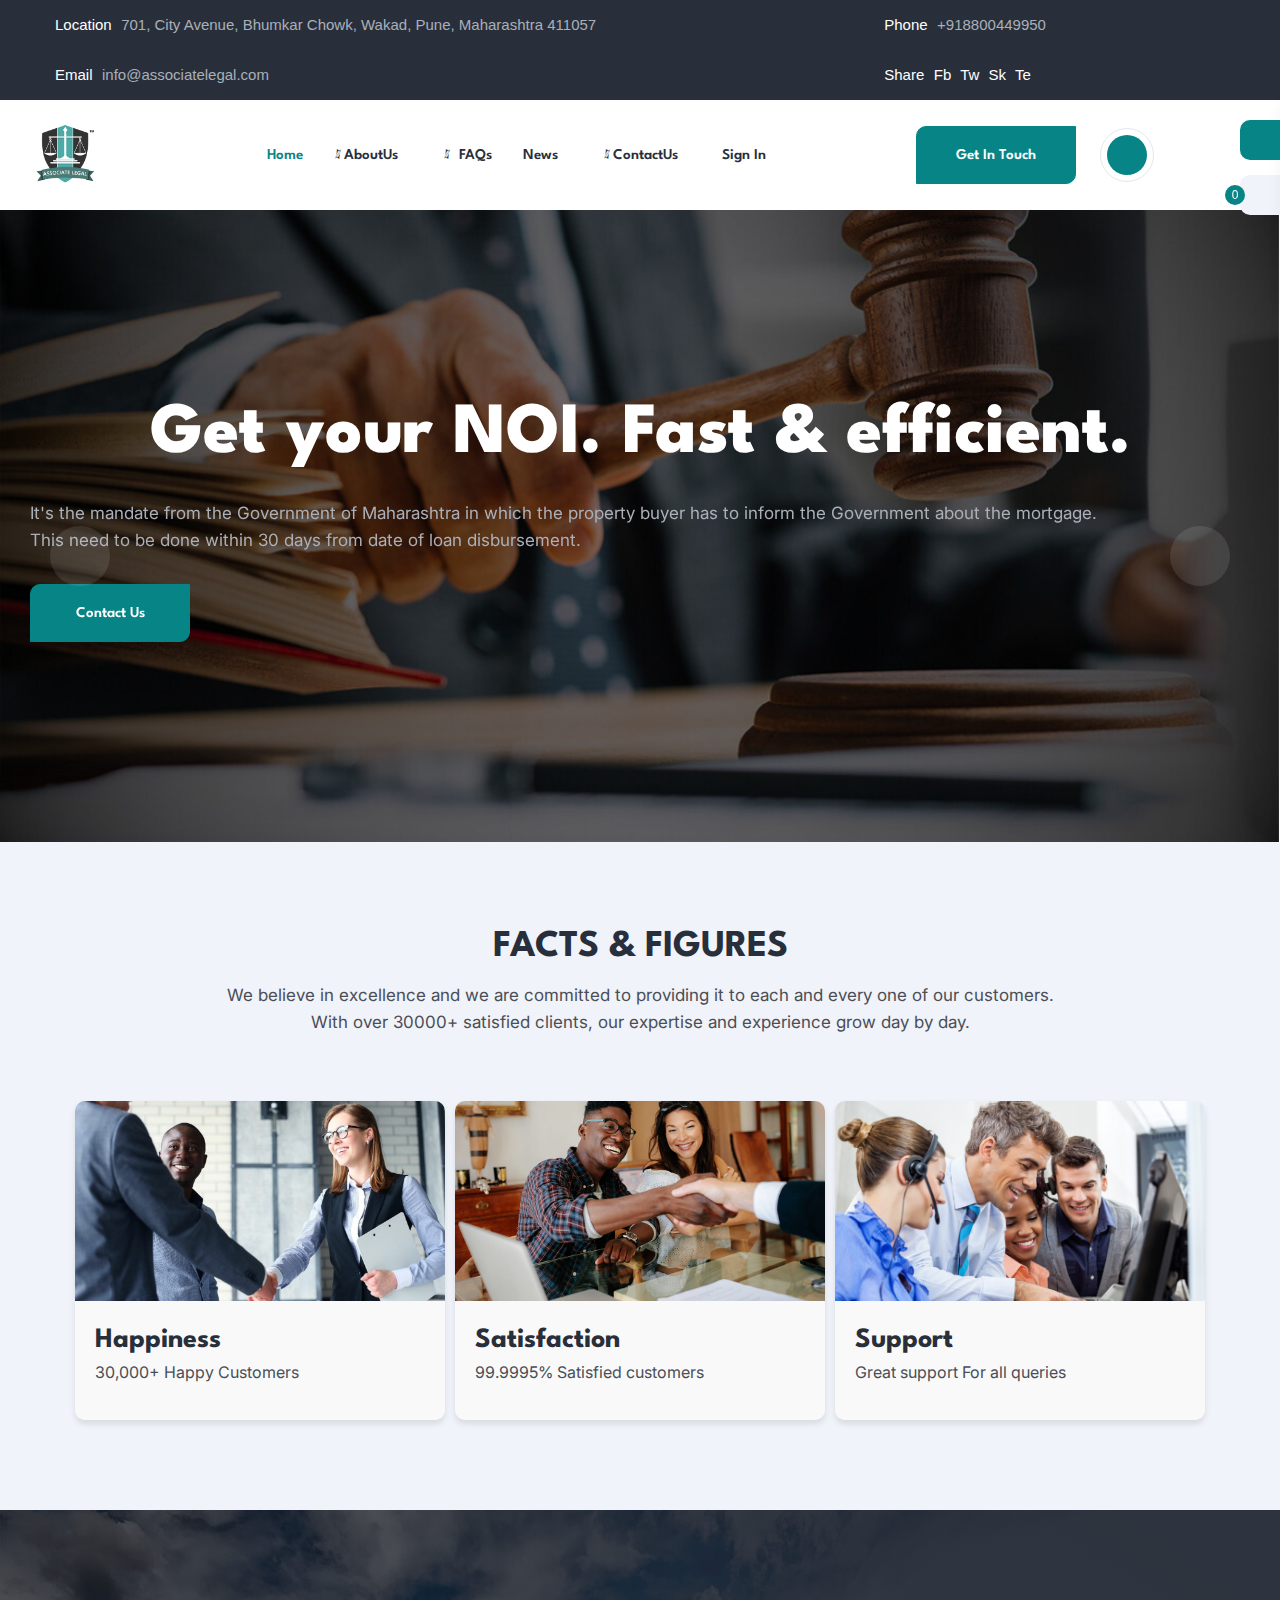
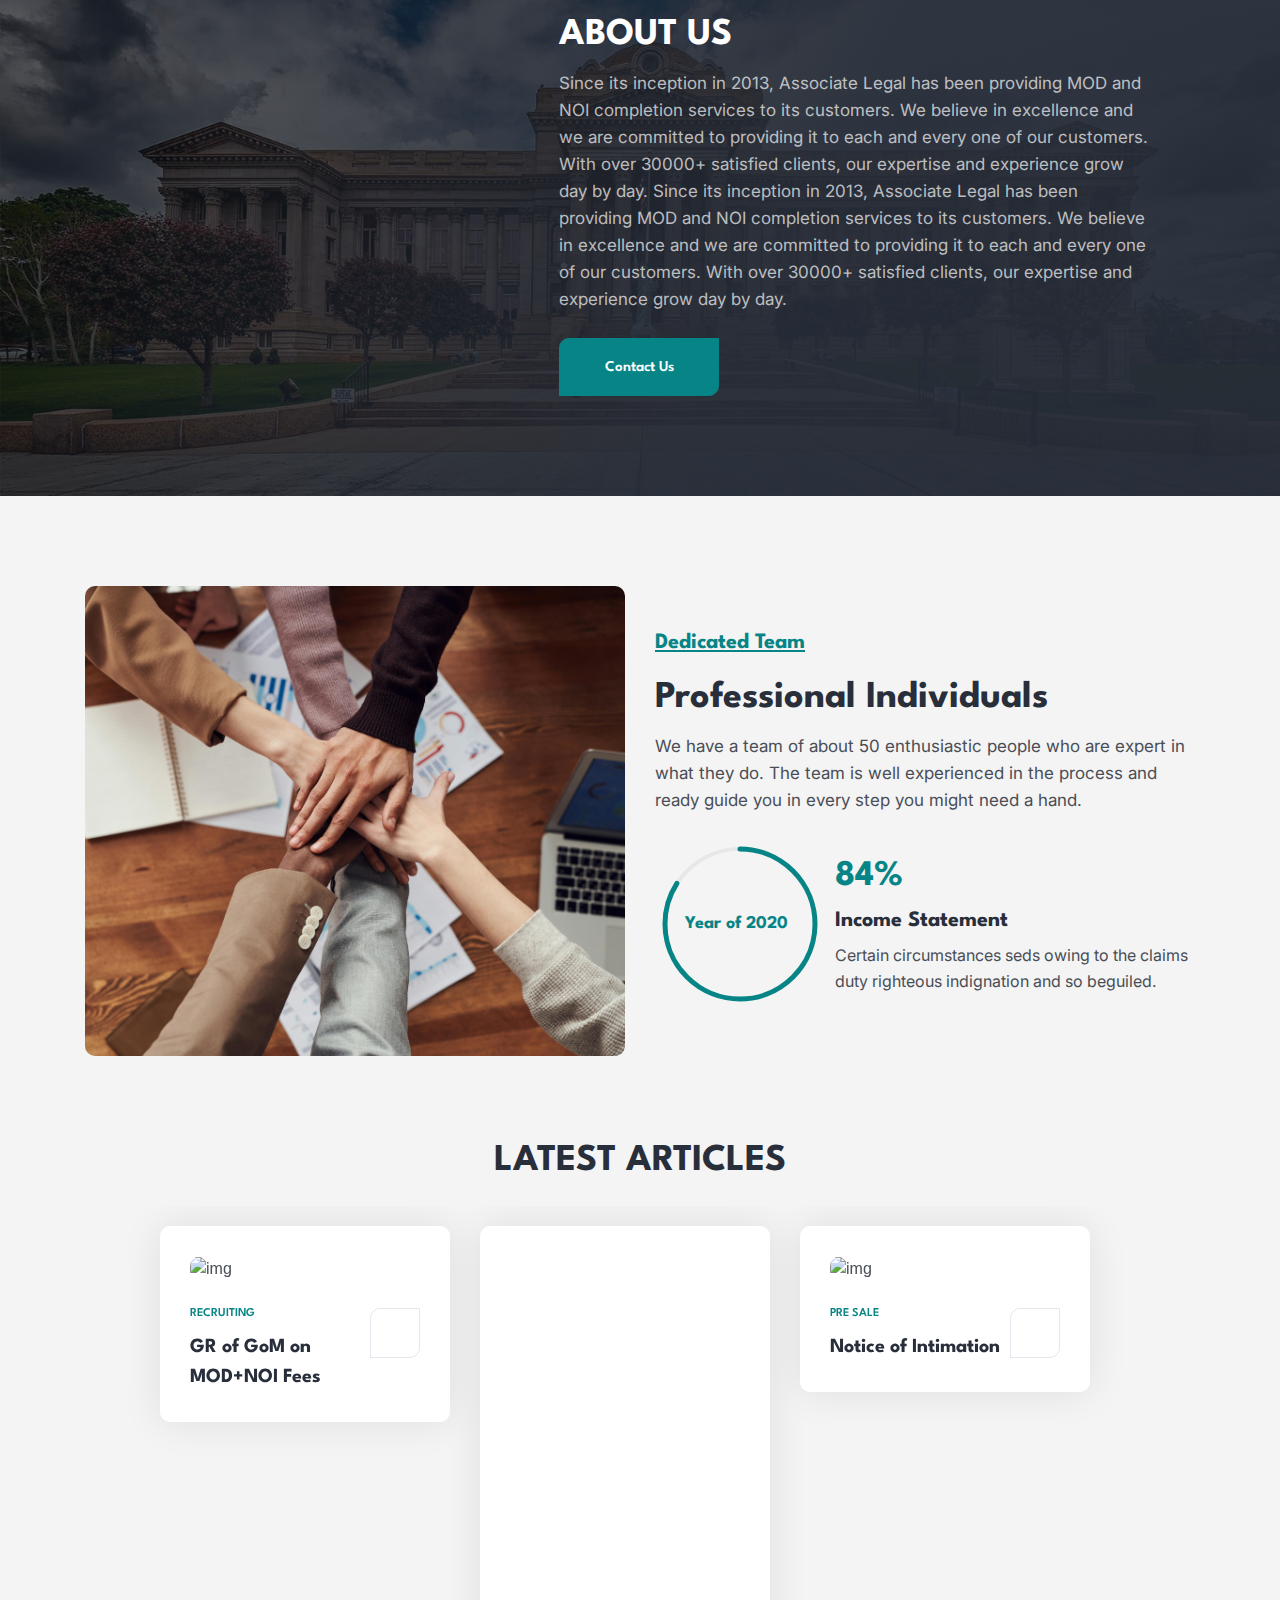
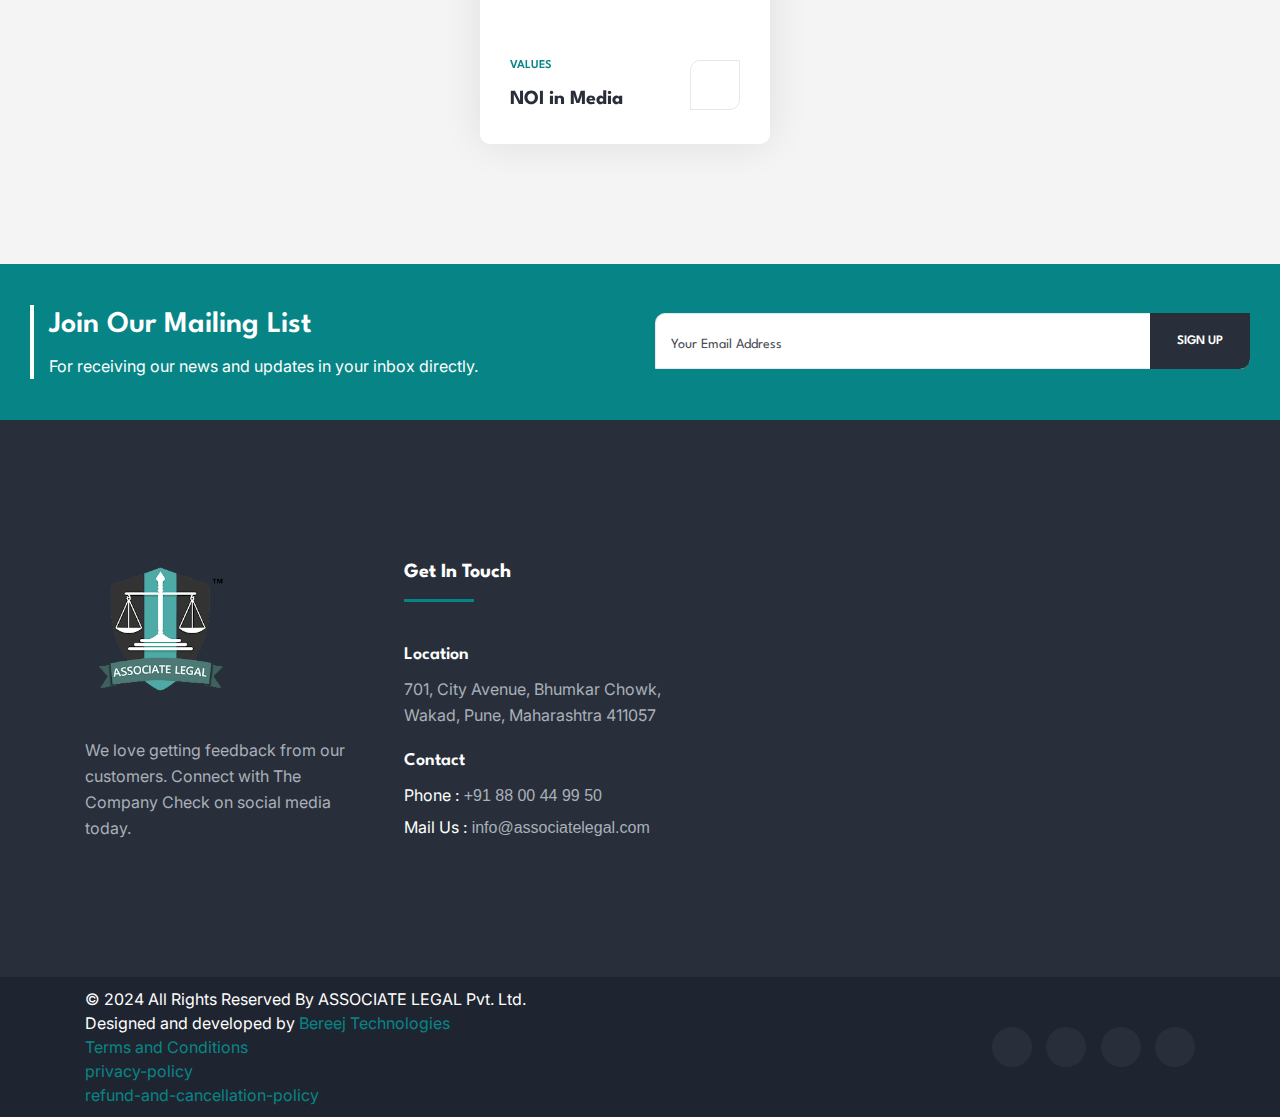
==== commit 353f37e5: "second  commit" ====
--- a/index.html
+++ b/index.html
@@ -823,7 +823,9 @@
                            <div class="before_title"> Dedicated Team </div>
                            <h2>Professional Individuals</h2>
 
-                           <p>We have a team of about 50 enthusiastic people who are expert in what they do. The team is well experienced in the process and ready guide you in every step you might need a hand.</p>
+                           <p>We have a team of about 50 enthusiastic people who are expert in what they do. The team is
+                              well experienced in the process and ready guide you in every step you might need a hand.
+                           </p>
                         </div>
                      </div>
                      <div class="progress_bar style_two">
@@ -882,48 +884,13 @@
                </div>
             </div>
             <div class="container-fluid">
-
                <div class="row">
                   <div class="col-lg-12">
-
                      <div class="project_caro_section carousel style_one ">
-                        <div class="swiper-container" data-swiper='{
-                           "loop": true,
-                           "autoplay": {
-                             "delay": 5000
-                           },
-                           "speed": 1000,
-                           "centeredSlides": false,
-                           "slidesPerView": 4,
-                           "spaceBetween": 30,
-                           "pagination": {
-                             "el": ".swiper-pagination",
-                             "clickable": true
-                           },
-                           "navigation": {
-                             "nextEl": ".swiper-button-next",
-                             "prevEl": ".swiper-button-prev"
-                           },
-                           "breakpoints": {
-                              "1200": {
-                                 "slidesPerView": 4 
-                                },
-                              "1024": {
-                               "slidesPerView": 2 
-                              },
-                             "768": {
-                               "slidesPerView": 2 
-                             },
-                             "576": {
-                               "slidesPerView": 1 
-                             },
-                             "0": {
-                              "slidesPerView": 1 
-                            }
-                           }
-                         }'>
+                        <div class="swiper-container"
+                           data-swiper='{"loop":true,"speed":1000,"centeredSlides":false,"slidesPerView":4,"spaceBetween":30,"pagination":{"el":".swiper-pagination","clickable":true},"navigation":{"nextEl":".swiper-button-next","prevEl":".swiper-button-prev"},"breakpoints":{"1200":{"slidesPerView":4},"1024":{"slidesPerView":2},"768":{"slidesPerView":2},"576":{"slidesPerView":1},"0":{"slidesPerView":1}}}'>
                            <div class="swiper-wrapper">
-                              <!----swiper warapper start---->
+                              <!-- swiper warapper start -->
                               <div class="swiper-slide">
                                  <div class="project_post style_one mr_top_20">
                                     <div class="image">
@@ -934,12 +901,12 @@
                                     <div class="project_caro_content">
                                        <div class="left_side">
                                           <p>Recruiting</p>
-                                          <h2 class="title_pro"><a href="project-details.html">Shared Time Human
-                                                Resources Management</a></h2>
+                                          <h2 class="title_pro"><a href="news1.html">GR of GoM on MOD+NOI
+                                                Fees</a></h2>
                                        </div>
                                        <div class="right_side">
-                                          <a href="project-details.html"><i class="fa-solid fa-arrow-right"></i></i></a>
-                                          <a href="project-details.html" class="two"><i
+                                          <a href="news1.html"><i class="fa-solid fa-arrow-right"></i></a>
+                                          <a href="news1.html" class="two"><i
                                                 class="fa-solid fa-arrow-right"></i></a>
                                        </div>
                                     </div>
@@ -957,12 +924,11 @@
                                     <div class="project_caro_content">
                                        <div class="left_side">
                                           <p>Values</p>
-                                          <h2 class="title_pro"><a href="project-details.html">Six Essential Steps To
-                                                Writing Successful Job</a></h2>
+                                          <h2 class="title_pro"><a href="news2.html">NOI in Media</a></h2>
                                        </div>
                                        <div class="right_side">
-                                          <a href="project-details.html"><i class="fa-solid fa-arrow-right"></i></i></a>
-                                          <a href="project-details.html" class="two"><i
+                                          <a href="news2.html"><i class="fa-solid fa-arrow-right"></i></a>
+                                          <a href="news2.html" class="two"><i
                                                 class="fa-solid fa-arrow-right"></i></a>
                                        </div>
                                     </div>
@@ -978,126 +944,44 @@
                                     <div class="project_caro_content">
                                        <div class="left_side">
                                           <p>Pre sale</p>
-                                          <h2 class="title_pro"><a href="project-details.html">Time HR Prepares
-                                                Plastic Contract Manufacturer</a></h2>
+                                          <h2 class="title_pro"><a href="news3.html">Notice of Intimation</a>
+                                          </h2>
                                        </div>
                                        <div class="right_side">
-                                          <a href="project-details.html"><i class="fa-solid fa-arrow-right"></i></i></a>
-                                          <a href="project-details.html" class="two"><i
+                                          <a href="news3.html"><i class="fa-solid fa-arrow-right"></i></a>
+                                          <a href="news3.html" class="two"><i
                                                 class="fa-solid fa-arrow-right"></i></a>
                                        </div>
                                     </div>
                                  </div>
                               </div>
-                              <!-- <div class="swiper-slide">
-                                 <div class="project_post style_one mr_top_20">
-                                    <div class="image">
-                                       <img src="assets/images/projects/project-3-img.jpg" class="img-fluid"
-                                          alt="img" />
-                                    </div>
-                                    <div class="project_caro_content">
-                                       <div class="left_side">
-                                          <p>Human Resources</p>
-                                          <h2 class="title_pro"><a href="project-details.html">Essential Steps to
-                                                Writing Job Description</a></h2>
-                                       </div>
-                                       <div class="right_side">
-                                          <a href="project-details.html"><i class="fa-solid fa-arrow-right"></i></i></a>
-                                          <a href="project-details.html" class="two"><i class="fa-solid fa-arrow-right"></i></a>
-                                       </div>
-                                    </div>
-                                 </div>
-                              </div>
-                              <div class="swiper-slide">
-                                 <div class="project_post style_one mr_top_20">
-                                    <div class="image">
-                                       <img src="assets/images/projects/project-6-img.jpg" class="img-fluid"
-                                          alt="img" />
-                                    </div>
-                                    <div class="project_caro_content">
-                                       <div class="left_side">
-                                          <p>Recruiting</p>
-                                          <h2 class="title_pro"><a href="project-details.html">Shared Time Human
-                                                Resources Management</a></h2>
-                                       </div>
-                                       <div class="right_side">
-                                          <a href="project-details.html"><i class="fa-solid fa-arrow-right"></i></i></a>
-                                          <a href="project-details.html" class="two"><i class="fa-solid fa-arrow-right"></i></a>
-                                       </div>
-                                    </div>
-                                 </div>
-                              </div>
-                              <div class="swiper-slide">
-                                 <div class="project_post style_one mr_top_20">
-                                    <div class="image">
-                                       <img src="assets/images/projects/project-5-img.jpg" class="img-fluid"
-                                          alt="img" />
-                                    </div>
-                                    <div class="project_caro_content">
-                                       <div class="left_side">
-                                          <p>Values</p>
-                                          <h2 class="title_pro"><a href="project-details.html">Six Essential Steps To
-                                                Writing Successful Job</a></h2>
-                                       </div>
-                                       <div class="right_side">
-                                          <a href="project-details.html"><i class="fa-solid fa-arrow-right"></i></i></a>
-                                          <a href="project-details.html" class="two"><i class="fa-solid fa-arrow-right"></i></a>
-                                       </div>
-                                    </div>
-                                 </div>
-                              </div>
-                              <div class="swiper-slide">
-                                 <div class="project_post style_one mr_top_20">
-                                    <div class="image">
-                                       <img src="assets/images/projects/project-4-img.jpg" class="img-fluid"
-                                          alt="img" />
-                                    </div>
-                                    <div class="project_caro_content">
-                                       <div class="left_side">
-                                          <p>Pre sale</p>
-                                          <h2 class="title_pro"><a href="project-details.html">Time HR Prepares
-                                                Plastic Contract Manufacturer</a></h2>
-                                       </div>
-                                       <div class="right_side">
-                                          <a href="project-details.html"><i class="fa-solid fa-arrow-right"></i></i></a>
-                                          <a href="project-details.html" class="two"><i class="fa-solid fa-arrow-right"></i></a>
-                                       </div>
-                                    </div>
-                                 </div>
-                              </div>
-                              <div class="swiper-slide">
-                                 <div class="project_post style_one mr_top_20">
-                                    <div class="image">
-                                       <img src="assets/images/projects/project-3-img.jpg" class="img-fluid"
-                                          alt="img" />
-                                    </div>
-                                    <div class="project_caro_content">
-                                       <div class="left_side">
-                                          <p>Human Resources</p>
-                                          <h2 class="title_pro"><a href="project-details.html">Essential Steps to
-                                                Writing Job Description</a></h2>
-                                       </div>
-                                       <div class="right_side">
-                                          <a href="project-details.html"><i class="fa-solid fa-arrow-right"></i></i></a>
-                                          <a href="project-details.html" class="two"><i class="fa-solid fa-arrow-right"></i></a>
-                                       </div>
-                                    </div>
-                                 </div>
-                              </div> -->
-                              <!----swiper warapper end---->
-                           </div>
-                           <!----swiper-pagination start---->
-                           <!-- <div class="p_pagination">
-                              <div class="swiper-pagination">
-                              </div>
-                           </div> -->
-                           <!----swiper-pagination end---->
-                        </div>
-                     </div>
-                  </div>
-               </div>
-
+                              <!-- swiper warapper end -->
+                           </div>
+                           <!-- swiper-pagination start -->
+                           <div class="p_pagination">
+                              <div
+                                 class="swiper-pagination swiper-pagination-clickable swiper-pagination-bullets swiper-pagination-horizontal">
+                                 <span class="swiper-pagination-bullet" tabindex="0" role="button"
+                                    aria-label="Go to slide 1"></span><span class="swiper-pagination-bullet"
+                                    tabindex="0" role="button" aria-label="Go to slide 2"></span><span
+                                    class="swiper-pagination-bullet" tabindex="0" role="button"
+                                    aria-label="Go to slide 3"></span><span
+                                    class="swiper-pagination-bullet swiper-pagination-bullet-active" tabindex="0"
+                                    role="button" aria-label="Go to slide 4" aria-current="true"></span><span
+                                    class="swiper-pagination-bullet" tabindex="0" role="button"
+                                    aria-label="Go to slide 5"></span><span class="swiper-pagination-bullet"
+                                    tabindex="0" role="button" aria-label="Go to slide 6"></span><span
+                                    class="swiper-pagination-bullet" tabindex="0" role="button"
+                                    aria-label="Go to slide 7"></span><span class="swiper-pagination-bullet"
+                                    tabindex="0" role="button" aria-label="Go to slide 8"></span></div>
+                           </div>
+                           <!-- swiper-pagination end -->
+                        </div>
+                     </div>
+                  </div>
+               </div>
             </div>
+
             <!--===============spacing==============-->
             <div class="pd_bottom_90"></div>
             <!--===============spacing==============-->
@@ -1245,14 +1129,16 @@
                      © 2024 All Rights Reserved By ASSOCIATE LEGAL Pvt. Ltd.<br>Designed and developed by
                      <a href="https://www.bereej.com/">Bereej Technologies</a> <br>
 
-                     <div class="T-and-Conditions"> <span> <a href="T_and_C.html">Terms and Conditions</a>
-                        </span><br>
-                        <span>
-                           <a href="privacy_policy.html">privacy-policy</a>
-                        </span><br>
-                        <span>
-                           <a href="refund.html">refund-and-cancellation-policy</a>
-                        </span>
+                     <div class="T-and-Conditions">
+                        <div>
+                           <a href="T_and_C.html">Terms and Conditions<br></a>
+                        </div>
+                        <div>
+                           <a href="privacy_policy.html">privacy-policy<br></a>
+                        </div>
+                        <div>
+                           <a href="refund.html">refund-and-cancellation-policy<br></a>
+                        </div>
                      </div>
 
                   </div>
--- a/assets/css/scss/elements/theme-css.css
+++ b/assets/css/scss/elements/theme-css.css
@@ -9601,7 +9601,7 @@
   }
   .blog_feature_image img {
     width: 100%;
-    height: 400px;
+    height: 600px;
     -o-object-fit: cover;
        object-fit: cover;
     border-radius: 15px;
